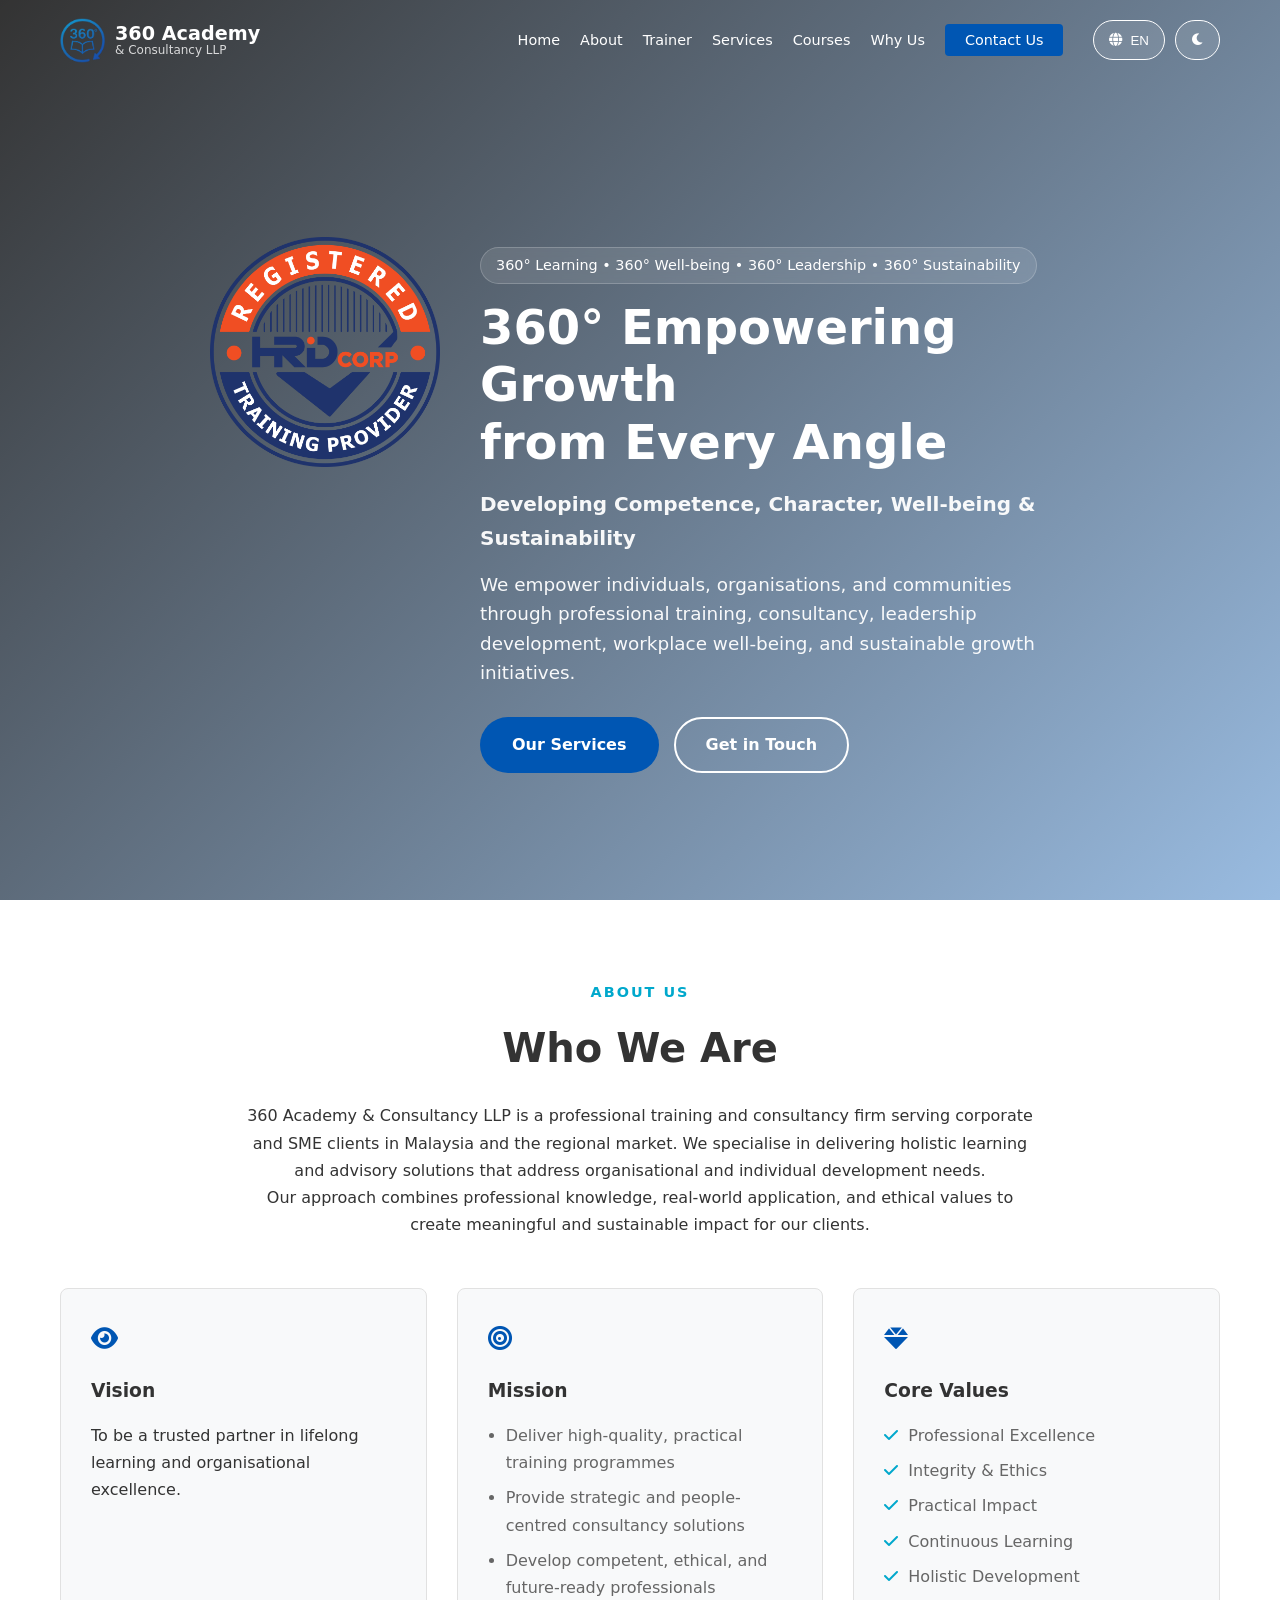
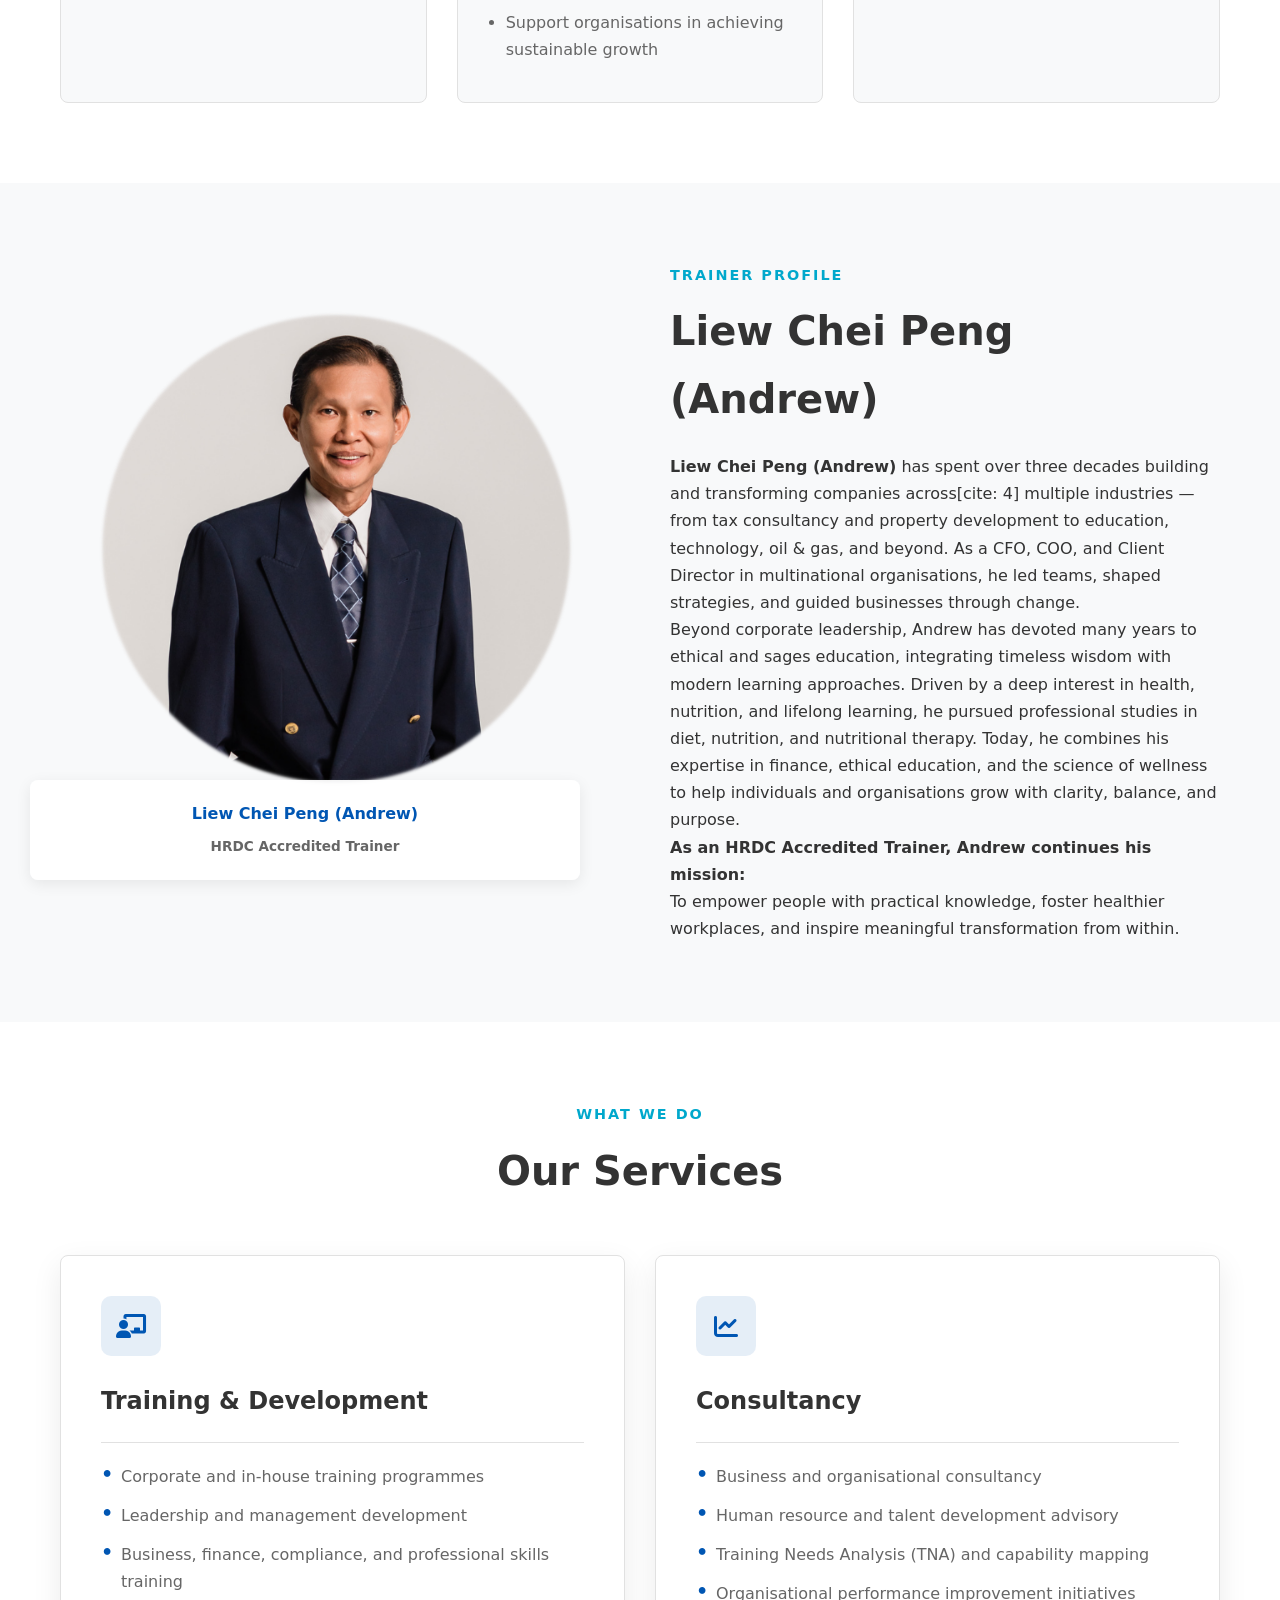
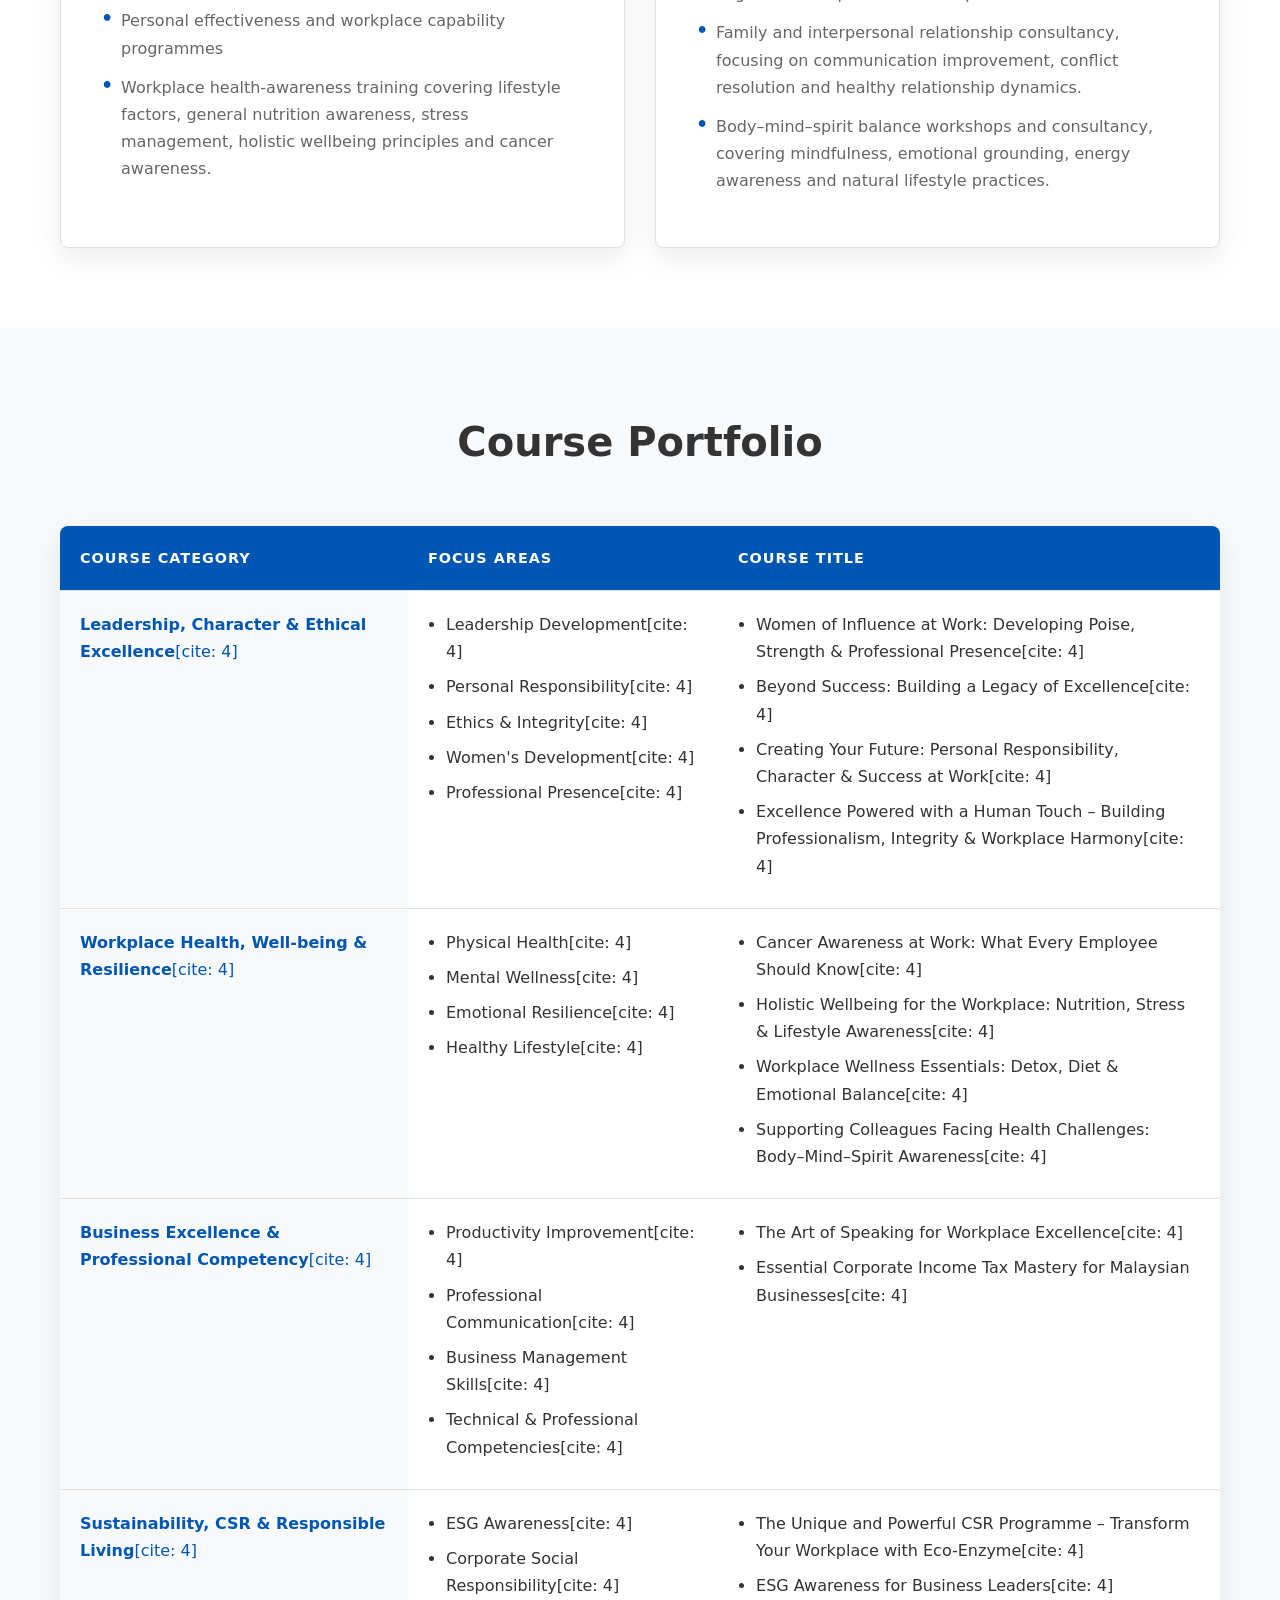
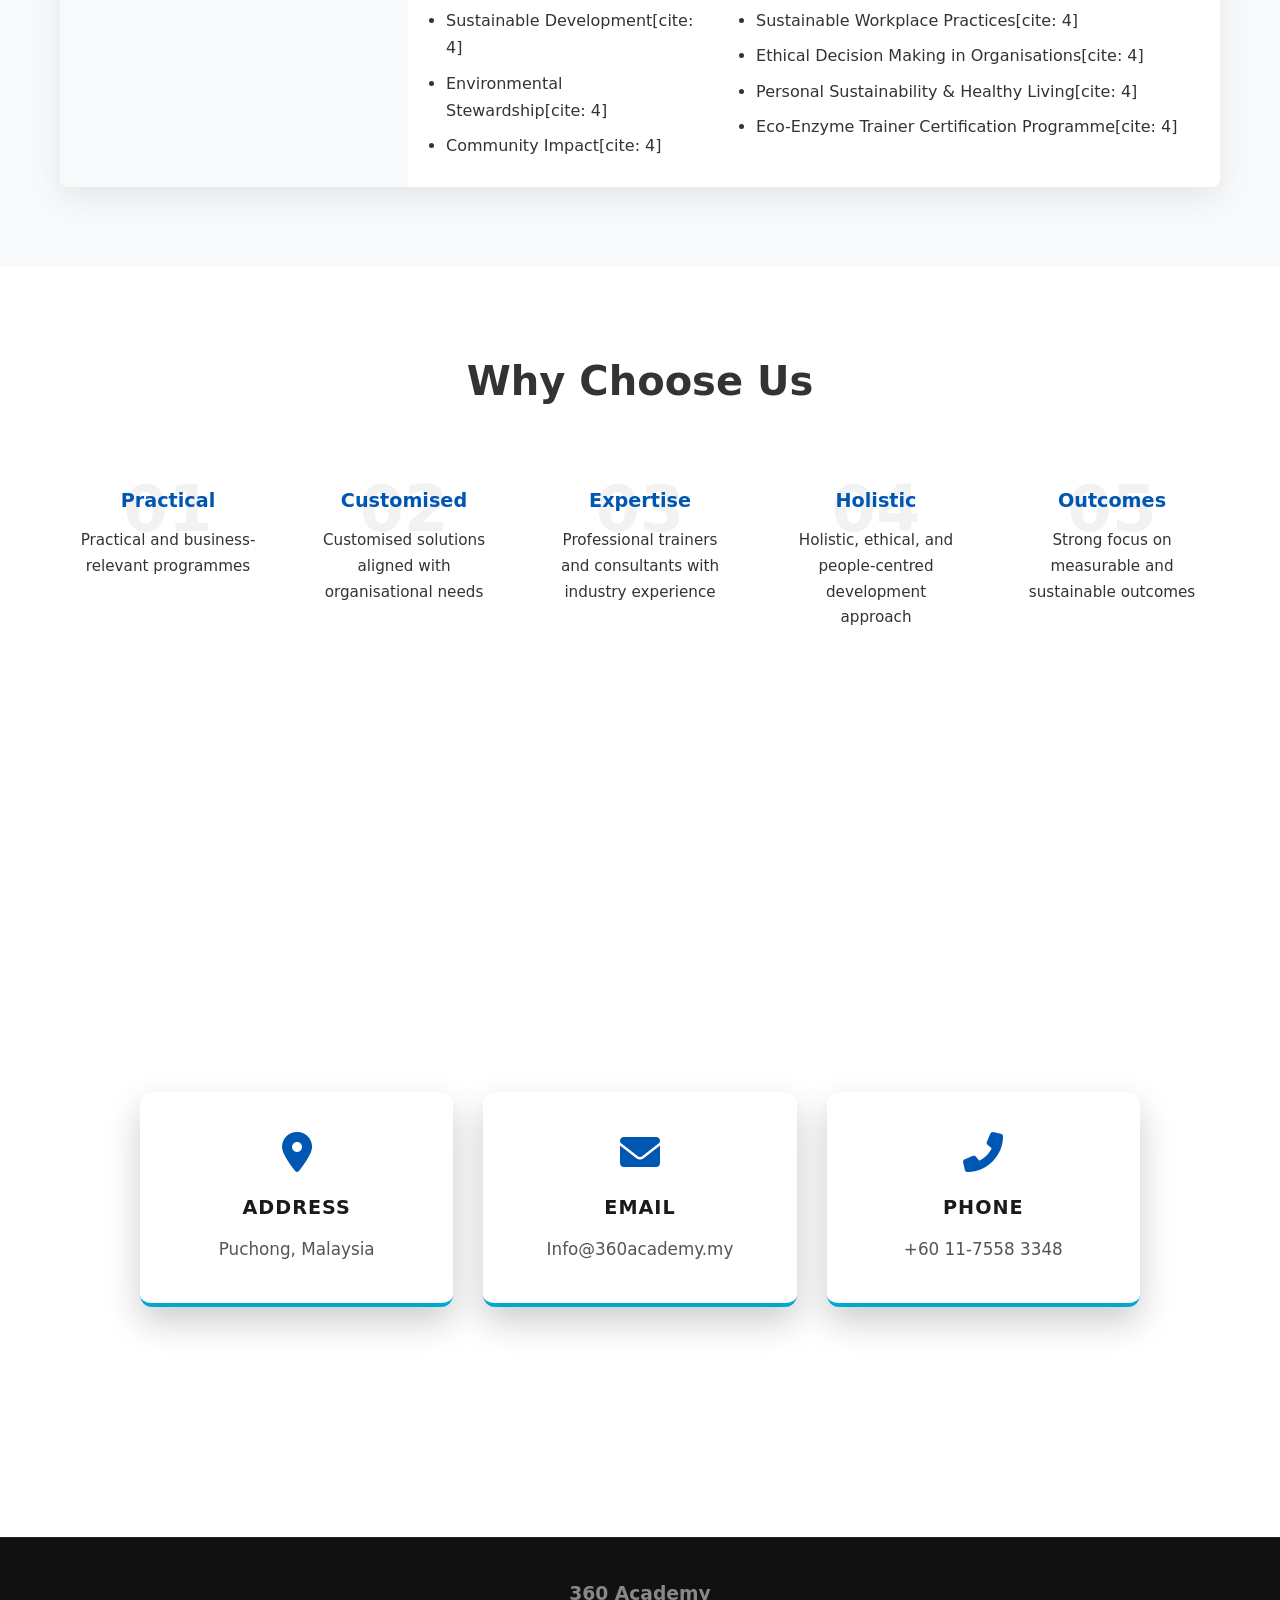
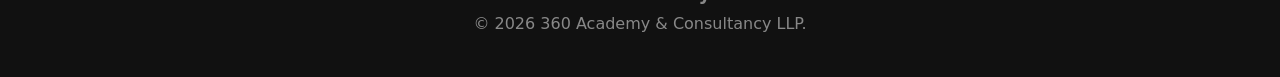
==== index.html @ 3d376efb "repositioning trainer profile page" ====
<!doctype html>
<html lang="en">
	<head>
		<meta charset="UTF-8" />
		<meta
			name="viewport"
			content="width=device-width, initial-scale=1.0"
		/>
		<title>360 Academy & Consultancy LLP</title>

		<meta
			name="description"
			content="360 Academy & Consultancy LLP empowers organisations in Malaysia with comprehensive corporate training, leadership development, and strategic consultancy."
		/>
		<meta
			name="keywords"
			content="Corporate Training Malaysia, HR Consultancy, Leadership Development, Soft Skills, Business Coaching, Andrew Liew"
		/>
		<meta
			name="author"
			content="360 Academy & Consultancy LLP"
		/>
		<meta
			name="robots"
			content="index, follow"
		/>

		<meta
			property="og:title"
			content="360 Academy & Consultancy LLP"
		/>
		<meta
			property="og:description"
			content="Empowering organisations and professionals through comprehensive training and strategic consultancy."
		/>
		<meta
			property="og:type"
			content="website"
		/>
		<meta
			property="og:image"
			content="logo.png"
		/>

		<link
			rel="icon"
			type="image/png"
			href="favicon.png"
		/>
		<link
			rel="stylesheet"
			href="style.css"
		/>
		<link
			rel="stylesheet"
			href="https://cdnjs.cloudflare.com/ajax/libs/font-awesome/6.0.0/css/all.min.css"
		/>
	</head>
	<body
		class="lang-en"
		data-theme="light"
	>
		<header id="navbar">
			<div class="container nav-container">
				<a
					href="#"
					class="logo"
				>
					<img
						src="logo.png"
						alt="360 Academy Logo"
						class="logo-img"
					/>
					<div class="logo-text">
						360 Academy
						<span class="logo-sub">& Consultancy LLP</span>
					</div>
				</a>

				<div class="nav-right">
					<ul class="nav-links">
						<li>
							<a
								href="#home"
								class="nav-link"
								data-en="Home"
								data-cn="主页"
								>Home</a
							>
						</li>
						<li>
							<a
								href="#about"
								class="nav-link"
								data-en="About"
								data-cn="关于我们"
								>About</a
							>
						</li>
						<li>
							<a
								href="#trainer"
								class="nav-link"
								data-en="Trainer"
								data-cn="培训师"
								>Trainer</a
							>
						</li>
						<li>
							<a
								href="#services"
								class="nav-link"
								data-en="Services"
								data-cn="服务"
								>Services</a
							>
						</li>
						<li>
							<a
								href="#courses"
								class="nav-link"
								data-en="Courses"
								data-cn="课程"
								>Courses</a
							>
						</li>
						<li>
							<a
								href="#why-us"
								class="nav-link"
								data-en="Why Us"
								data-cn="为什么选择我们"
								>Why Us</a
							>
						</li>
						<li>
							<a
								href="#contact"
								class="btn-nav"
								data-en="Contact Us"
								data-cn="联系我们"
								>Contact Us</a
							>
						</li>
					</ul>

					<div class="controls">
						<button
							class="control-btn"
							id="lang-btn"
							aria-label="Toggle Language"
						>
							<i class="fas fa-globe"></i> <span id="lang-text">EN</span>
						</button>
						<button
							class="control-btn"
							id="theme-btn"
							aria-label="Toggle Theme"
						>
							<i class="fas fa-moon"></i>
						</button>
						<button
							class="mobile-toggle"
							id="mobile-menu-btn"
						>
							<i class="fas fa-bars"></i>
						</button>
					</div>
				</div>
			</div>
		</header>

		<section
			id="home"
			class="hero"
			style="min-height: 100vh; padding: 120px 0 60px 0; display: flex; align-items: center; position: relative;"
		>
			<div class="hero-overlay"></div>
			<div class="container hero-content" style="width: 100%; position: relative; z-index: 2;">
				<div style="display: flex; align-items: flex-start; gap: 40px; flex-wrap: wrap; width: 100%;">
					
					<!-- HRDC Logo Container -->
					<div style="flex: 0 0 auto; max-width: 230px; width: 100%; margin-top: -10px; position: relative; z-index: 5;">
						<img
							src="hrdc-logo.png"
							alt="HRDC Approved Layout"
							style="width: 100%; height: auto; object-fit: contain;"
						/>
					</div>

					<!-- Text Side Content -->
					<div style="flex: 1; min-width: 280px;">
						<div class="en-content">
							<span class="hero-tag" style="display: inline-block; margin-bottom: 15px;">360° Learning • 360° Well-being • 360° Leadership • 360° Sustainability</span>
							<h1 style="margin-bottom: 15px; line-height: 1.2;">360° Empowering Growth <br />from Every Angle</h1>
							<p style="font-weight: 600; font-size: 1.25rem; margin-bottom: 15px; color: var(--text-light, #ffffff);">
								Developing Competence, Character, Well-being & Sustainability
							</p>
							<p style="margin-bottom: 30px; line-height: 1.6;">
								We empower individuals, organisations, and communities through professional training, consultancy, leadership development, workplace well-being, and sustainable growth initiatives.
							</p>
							<div class="hero-btns" style="display: flex; gap: 15px; flex-wrap: wrap;">
								<a
									href="#services"
									class="btn btn-primary"
									>Our Services</a
								>
								<a
									href="#contact"
									class="btn btn-outline"
									>Get in Touch</a
								>
							</div>
						</div>
						<div class="cn-content">
							<span class="hero-tag" style="display: inline-block; margin-bottom: 15px;">360°学习 • 360°健康 • 360°领导力 • 360°永续发展</span>
							<h1 style="margin-bottom: 15px; line-height: 1.2;">360° 从每一个角度赋能成长</h1>
							<p style="font-weight: 600; font-size: 1.25rem; margin-bottom: 15px; color: var(--text-light, #ffffff);">
								培育专业能力、品格修养、健康福祉与永续价值
							</p>
							<p style="margin-bottom: 30px; line-height: 1.6;">我们通过专业培训、咨询服务、领导力发展、职场健康与永续成长方案，协助个人、组织及社区实现全面发展。</p>
							<div class="hero-btns" style="display: flex; gap: 15px; flex-wrap: wrap;">
								<a
									href="#services"
									class="btn btn-primary"
									>我们的服务</a
								>
								<a
									href="#contact"
									class="btn btn-outline"
									>联系我们</a
								>
							</div>
						</div>
					</div>

				</div>
			</div>
		</section>

		<section
			id="about"
			class="section"
		>
			<div class="container">
				<div class="center-header">
					<h4 class="section-subtitle">
						<span class="en-content">About Us</span>
						<span class="cn-content">关于我们</span>
					</h4>
					<h2 class="section-title">
						<span class="en-content">Who We Are</span>
						<span class="cn-content">我们是谁</span>
					</h2>
					<div class="en-content">
						<p>
							360 Academy & Consultancy LLP is a professional training and consultancy firm serving corporate and SME clients in Malaysia and the regional market. We specialise in
							delivering holistic learning and advisory solutions that address organisational and individual development needs.
						</p>
						<p>Our approach combines professional knowledge, real-world application, and ethical values to create meaningful and sustainable impact for our clients.</p>
					</div>
					<div class="cn-content">
						<p>
							360学院与咨询合伙企业是一家专业的培训与咨询机构，服务对象涵盖马来西亚及区域市场的企业与中小型企业。我们专注于提供全方位的学习与咨询解决方案，满足组织与个人发展的多元需求。
						</p>
						<p>我们结合专业知识、实践应用与道德价值，为客户创造具持续性的成果。</p>
					</div>
				</div>

				<div class="vmv-grid">
					<div class="vmv-card">
						<div class="icon-box-small"><i class="fas fa-eye"></i></div>
						<h3 class="en-content">Vision</h3>
						<h3 class="cn-content">愿景</h3>
						<p class="en-content">To be a trusted partner in lifelong learning and organisational excellence.</p>
						<p class="cn-content">成为值得信赖的终身学习与组织卓越发展伙伴。</p>
					</div>

					<div class="vmv-card">
						<div class="icon-box-small"><i class="fas fa-bullseye"></i></div>
						<h3 class="en-content">Mission</h3>
						<h3 class="cn-content">使命</h3>
						<div class="en-content">
							<ul class="simple-list">
								<li>Deliver high-quality, practical training programmes</li>
								<li>Provide strategic and people-centred consultancy solutions</li>
								<li>Develop competent, ethical, and future-ready professionals</li>
								<li>Support organisations in achieving sustainable growth</li>
							</ul>
						</div>
						<div class="cn-content">
							<ul class="simple-list">
								<li>提供高质量、实用性强的培训课程</li>
								<li>提供以人为本的战略咨询解决方案</li>
								<li>培养具备专业能力、道德素养与前瞻思维的人才</li>
								<li>协助企业实现长期与可持续发展</li>
							</ul>
						</div>
					</div>

					<div class="vmv-card">
						<div class="icon-box-small"><i class="fas fa-gem"></i></div>
						<h3 class="en-content">Core Values</h3>
						<h3 class="cn-content">核心价值</h3>
						<div class="en-content">
							<ul class="check-list-small">
								<li>Professional Excellence</li>
								<li>Integrity & Ethics</li>
								<li>Practical Impact</li>
								<li>Continuous Learning</li>
								<li>Holistic Development</li>
							</ul>
						</div>
						<div class="cn-content">
							<ul class="check-list-small">
								<li>专业卓越</li>
								<li>诚信与道德</li>
								<li>实际成效</li>
								<li>持续学习</li>
								<li>全方位发展</li>
							</ul>
						</div>
					</div>
				</div>
			</div>
		</section>

		<section
			id="trainer"
			class="section bg-light"
		>
			<div class="container">
				<div class="split-layout trainer-layout">
					<div class="split-image" style="position: relative;">
						<img
							src="profile.png"
							alt="Andrew Liew"
						/>
						<!-- Forced relative/static flow via inline style to prevent the element from jumping to the hero section -->
						<div class="floating-name-card" style="position: relative; top: auto; left: auto; transform: none; margin-top: 15px; box-shadow: 0 4px 15px rgba(0,0,0,0.08); text-align: center; width: 100%; max-width: 100%;">
							<h4>Liew Chei Peng (Andrew)</h4>
							<span>HRDC Accredited Trainer</span>
						</div>
					</div>
					<div class="split-text">
						<h4 class="section-subtitle">
							<span class="en-content">Trainer Profile</span>
							<span class="cn-content">培训师简介</span>
						</h4>
						<h2 class="section-title">Liew Chei Peng (Andrew)</h2>

						<div class="en-content">
							<p>
								<strong>Liew Chei Peng (Andrew)</strong> has spent over three decades building and transforming companies across[cite: 4] multiple industries — from tax consultancy and property
								development to education, technology, oil & gas, and beyond. As a CFO, COO, and Client Director in multinational organisations, he led teams, shaped strategies, and
								guided businesses through change.
							</p>
							<p>
								Beyond corporate leadership, Andrew has devoted many years to ethical and sages education, integrating timeless wisdom with modern learning approaches. Driven by a deep
								interest in health, nutrition, and lifelong learning, he pursued professional studies in diet, nutrition, and nutritional therapy. Today, he combines his expertise in
								finance, ethical education, and the science of wellness to help individuals and organisations grow with clarity, balance, and purpose.
							</p>
							<p>
								<strong>As an HRDC Accredited Trainer, Andrew continues his mission:</strong><br />
								To empower people with practical knowledge, foster healthier workplaces, and inspire meaningful transformation from within.
							</p>
						</div>

						<div class="cn-content">
							<p>
								<strong>廖志平（Andrew）</strong>在企业界打拼超过三十年，涉足税务咨询、房地产开发、建筑、石油天然气、科技、教育、娱乐与餐饮等多个领域[cite: 4]。作为跨国公司的 CFO、COO
								和客户总监，他带领团队、制定战略，并推动企业不断成长与转型。
							</p>
							<p>
								除了企业管理经验外，Andrew 多年来专注于伦理教育与贤者教育（Sages
								Education），将古老智慧与现代学习方法结合起来。出于对健康与营养的热爱，他进修营养学与营养治疗课程，把企业管理经验、伦理教育理念与身心健康科学整合，帮助个人与企业在压力时代中找回平衡与方向。
							</p>
							<p>
								<strong>如今，作为 HRDC 认证培训师，他的使命是：</strong><br />
								让知识更实用、让职场更健康、让转变从内在开始。
							</p>
						</div>
					</div>
				</div>
			</div>
		</section>

		<section
			id="services"
			class="section"
		>
			<div class="container">
				<div class="center-header">
					<h4 class="section-subtitle">
						<span class="en-content">What We Do</span>
						<span class="cn-content">我们做什么</span>
					</h4>
					<h2 class="section-title">
						<span class="en-content">Our Services</span>
						<span class="cn-content">我们的服务</span>
					</h2>
				</div>

				<div class="services-grid two-col-grid">
					<div class="service-card">
						<div class="icon-box"><i class="fas fa-chalkboard-teacher"></i></div>
						<div class="en-content">
							<h3>Training & Development</h3>
							<ul>
								<li>Corporate and in-house training programmes</li>
								<li>Leadership and management development</li>
								<li>Business, finance, compliance, and professional skills training</li>
								<li>Personal effectiveness and workplace capability programmes</li>
								<li>
									Workplace health-awareness training covering lifestyle factors, general nutrition awareness, stress management, holistic wellbeing principles and cancer awareness.
								</li>
							</ul>
						</div>
						<div class="cn-content">
							<h3>培训与发展</h3>
							<ul>
								<li>企业内训与定制化培训课程</li>
								<li>领导力与管理能力发展</li>
								<li>商业、财务、合规与专业技能培训</li>
								<li>个人效能与职场能力提升课程</li>
								<li>职场健康意识培训涵盖生活方式因素、一般营养意识、压力管理、整体健康原则和癌症意识。</li>
							</ul>
						</div>
					</div>

					<div class="service-card">
						<div class="icon-box"><i class="fas fa-chart-line"></i></div>
						<div class="en-content">
							<h3>Consultancy</h3>
							<ul>
								<li>Business and organisational consultancy</li>
								<li>Human resource and talent development advisory</li>
								<li>Training Needs Analysis (TNA) and capability mapping</li>
								<li>Organisational performance improvement initiatives</li>
								<li>Family and interpersonal relationship consultancy, focusing on communication improvement, conflict resolution and healthy relationship dynamics.</li>
								<li>Body–mind–spirit balance workshops and consultancy, covering mindfulness, emotional grounding, energy awareness and natural lifestyle practices.</li>
							</ul>
						</div>
						<div class="cn-content">
							<h3>咨询服务</h3>
							<ul>
								<li>企业与组织管理咨询</li>
								<li>人力资源与 talent 发展顾问</li>
								<li>培训需求分析与能力评估</li>
								<li>组织绩效与能力提升项目</li>
								<li>我们提供家庭和人际关系咨询，重点关注沟通改善、冲突解决和健康关系动态</li>
								<li>身心灵平衡工作坊和咨询，涵盖正念、情绪扎根、能量觉察和自然生活方式实践</li>
							</ul>
						</div>
					</div>
				</div>
			</div>
		</section>

		<section
			id="courses"
			class="section bg-light"
		>
			<div class="container">
				<div class="center-header">
					<h2 class="section-title">
						<span class="en-content">Course Portfolio</span>
						<span class="cn-content">课程组合</span>
					</h2>
				</div>

				<div class="course-table-wrapper">
					<!-- English Portfolio Table -->
					<table class="course-table en-content">
						<thead>
							<tr>
								<th>Course Category</th>
								<th>Focus Areas</th>
								<th>Course Title</th>
							</tr>
						</thead>
						<tbody>
							<tr>
								<td class="category-cell"><strong>Leadership, Character & Ethical Excellence</strong>[cite: 4]</td>
								<td>
									<ul class="table-list">
										<li>Leadership Development[cite: 4]</li>
										<li>Personal Responsibility[cite: 4]</li>
										<li>Ethics & Integrity[cite: 4]</li>
										<li>Women's Development[cite: 4]</li>
										<li>Professional Presence[cite: 4]</li>
									</ul>
								</td>
								<td>
									<ul class="table-list">
										<li>Women of Influence at Work: Developing Poise, Strength & Professional Presence[cite: 4]</li>
										<li>Beyond Success: Building a Legacy of Excellence[cite: 4]</li>
										<li>Creating Your Future: Personal Responsibility, Character & Success at Work[cite: 4]</li>
										<li>Excellence Powered with a Human Touch – Building Professionalism, Integrity & Workplace Harmony[cite: 4]</li>
									</ul>
								</td>
							</tr>
							<tr>
								<td class="category-cell"><strong>Workplace Health, Well-being & Resilience</strong>[cite: 4]</td>
								<td>
									<ul class="table-list">
										<li>Physical Health[cite: 4]</li>
										<li>Mental Wellness[cite: 4]</li>
										<li>Emotional Resilience[cite: 4]</li>
										<li>Healthy Lifestyle[cite: 4]</li>
									</ul>
								</td>
								<td>
									<ul class="table-list">
										<li>Cancer Awareness at Work: What Every Employee Should Know[cite: 4]</li>
										<li>Holistic Wellbeing for the Workplace: Nutrition, Stress & Lifestyle Awareness[cite: 4]</li>
										<li>Workplace Wellness Essentials: Detox, Diet & Emotional Balance[cite: 4]</li>
										<li>Supporting Colleagues Facing Health Challenges: Body–Mind–Spirit Awareness[cite: 4]</li>
									</ul>
								</td>
							</tr>
							<tr>
								<td class="category-cell"><strong>Business Excellence & Professional Competency</strong>[cite: 4]</td>
								<td>
									<ul class="table-list">
										<li>Productivity Improvement[cite: 4]</li>
										<li>Professional Communication[cite: 4]</li>
										<li>Business Management Skills[cite: 4]</li>
										<li>Technical & Professional Competencies[cite: 4]</li>
									</ul>
								</td>
								<td>
									<ul class="table-list">
										<li>The Art of Speaking for Workplace Excellence[cite: 4]</li>
										<li>Essential Corporate Income Tax Mastery for Malaysian Businesses[cite: 4]</li>
									</ul>
								</td>
							</tr>
							<tr>
								<td class="category-cell"><strong>Sustainability, CSR & Responsible Living</strong>[cite: 4]</td>
								<td>
									<ul class="table-list">
										<li>ESG Awareness[cite: 4]</li>
										<li>Corporate Social Responsibility[cite: 4]</li>
										<li>Sustainable Development[cite: 4]</li>
										<li>Environmental Stewardship[cite: 4]</li>
										<li>Community Impact[cite: 4]</li>
									</ul>
								</td>
								<td>
									<ul class="table-list">
										<li>The Unique and Powerful CSR Programme – Transform Your Workplace with Eco-Enzyme[cite: 4]</li>
										<li>ESG Awareness for Business Leaders[cite: 4]</li>
										<li>Sustainable Workplace Practices[cite: 4]</li>
										<li>Ethical Decision Making in Organisations[cite: 4]</li>
										<li>Personal Sustainability & Healthy Living[cite: 4]</li>
										<li>Eco-Enzyme Trainer Certification Programme[cite: 4]</li>
									</ul>
								</td>
							</tr>
						</tbody>
					</table>

					<!-- Chinese Portfolio Table -->
					<table class="course-table cn-content">
						<thead>
							<tr>
								<th>课程类别</th>
								<th>核心发展领域</th>
								<th>课程名称</th>
							</tr>
						</thead>
						<tbody>
							<tr>
								<td class="category-cell"><strong>领导力、品格与道德卓越</strong>[cite: 4]</td>
								<td>
									<ul class="table-list">
										<li>领导力培养与影响力提升[cite: 4]</li>
										<li>责任意识与自我管理[cite: 4]</li>
										<li>职业道德与诚信文化[cite: 4]</li>
										<li>女性领导力与个人成长[cite: 4]</li>
										<li>专业形象与职场影响力塑造[cite: 4]</li>
									</ul>
								</td>
								<td>
									<ul class="table-list">
										<li>职场影响力女性：培养优雅风范、内在力量与专业形象[cite: 4]</li>
										<li>超越成功：打造卓越传承之路[cite: 4]</li>
										<li>创造您的未来：个人责任、品格塑造与职场成功[cite: 4]</li>
										<li>以人为本的卓越经营——建立专业精神、诚信文化与和谐职场[cite: 4]</li>
									</ul>
								</td>
							</tr>
							<tr>
								<td class="category-cell"><strong>职场健康、福祉与心理韧性</strong>[cite: 4]</td>
								<td>
									<ul class="table-list">
										<li>身体健康与疾病预防[cite: 4]</li>
										<li>心理健康与情绪管理[cite: 4]</li>
										<li>心理韧性与抗压能力[cite: 4]</li>
										<li>健康生活方式与自我照护[cite: 4]</li>
									</ul>
								</td>
								<td>
									<ul class="table-list">
										<li>职场癌症认知教育：每位员工都应了解的重要知识[cite: 4]</li>
										<li>职场全人健康：营养、压力管理与健康生活方式认知[cite: 4]</li>
										<li>职场健康管理基础：排毒、饮食与情绪平衡[cite: 4]</li>
										<li>支持面对健康挑战的同事：身、心、灵关怀与认知[cite: 4]</li>
									</ul>
								</td>
							</tr>
							<tr>
								<td class="category-cell"><strong>企业卓越管理与专业能力发展</strong>[cite: 4]</td>
								<td>
									<ul class="table-list">
										<li>生产力提升与绩效优化[cite: 4]</li>
										<li>专业沟通与表达技巧[cite: 4]</li>
										<li>商业管理与经营能力[cite: 4]</li>
										<li>专业知识与实务技能发展[cite: 4]</li>
									</ul>
								</td>
								<td>
									<ul class="table-list">
										<li>卓越职场沟通：专业表达与演说艺术[cite: 4]</li>
										<li>马来西亚企业必备：企业所得税实务精要[cite: 4]</li>
									</ul>
								</td>
							</tr>
							<tr>
								<td class="category-cell"><strong>永续发展、企业社会责任与责任实践</strong>[cite: 4]</td>
								<td>
									<ul class="table-list">
										<li>ESG（环境、社会与治理）认知[cite: 4]</li>
										<li>企业社会责任实践[cite: 4]</li>
										<li>永续发展与绿色经营[cite: 4]</li>
										<li>环境保护与资源管理[cite: 4]</li>
										<li>社区关怀与社会贡献[cite: 4]</li>
									</ul>
								</td>
								<td>
									<ul class="table-list">
										<li>独特而强大的企业社会责任（CSR）计划——以环保酵素转化您的职场文化[cite: 4]</li>
										<li>企业领导者ESG认知[cite: 4]</li>
										<li>企业永续实践与绿色职场[cite: 4]</li>
										<li>企业道德决策与责任管理[cite: 4]</li>
										<li>个人永续生活与健康管理[cite: 4]</li>
										<li>环保酵素培训师认证课程[cite: 4]</li>
									</ul>
								</td>
							</tr>
						</tbody>
					</table>
				</div>
			</div>
		</section>

		<section
			id="why-us"
			class="section"
		>
			<div class="container">
				<div class="center-header">
					<h2 class="section-title">
						<span class="en-content">Why Choose Us</span>
						<span class="cn-content">为什么选择我们</span>
					</h2>
				</div>

				<div class="process-steps">
					<div class="step">
						<div class="step-number">01</div>
						<div class="en-content">
							<h3>Practical</h3>
							<p>Practical and business-relevant programmes</p>
						</div>
						<div class="cn-content">
							<h3>实用性 (Practical)</h3>
							<p>实用且贴近企业需求的课程设计</p>
						</div>
					</div>
					<div class="step">
						<div class="step-number">02</div>
						<div class="en-content">
							<h3>Customised</h3>
							<p>Customised solutions aligned with organisational needs</p>
						</div>
						<div class="cn-content">
							<h3>定制化 (Customised)</h3>
							<p>根据客户需求量量身定制解决方案</p>
						</div>
					</div>
					<div class="step">
						<div class="step-number">03</div>
						<div class="en-content">
							<h3>Expertise</h3>
							<p>Professional trainers and consultants with industry experience</p>
						</div>
						<div class="cn-content">
							<h3>专业性 (Expertise)</h3>
							<p>具备行业经验的专业培训师与顾问</p>
						</div>
					</div>
					<div class="step">
						<div class="step-number">04</div>
						<div class="en-content">
							<h3>Holistic</h3>
							<p>Holistic, ethical, and people-centred development approach</p>
						</div>
						<div class="cn-content">
							<h3>全方位 (Holistic)</h3>
							<p>全方位、重视道德与以人为本的发展理念</p>
						</div>
					</div>
					<div class="step">
						<div class="step-number">05</div>
						<div class="en-content">
							<h3>Outcomes</h3>
							<p>Strong focus on measurable and sustainable outcomes</p>
						</div>
						<div class="cn-content">
							<h3>成果 (Outcomes)</h3>
							<p>注重可衡量与可持续的成果</p>
						</div>
					</div>
				</div>
			</div>
		</section>

		<section
			id="contact"
			class="section contact-section"
		>
			<div class="container">
				<div class="contact-box">
					<div class="en-content">
						<h2>Get In Touch</h2>
						<p class="subtitle">Partner with 360 Academy & Consultancy LLP to strengthen capability, enhance performance, and drive sustainable growth.</p>
						<p class="subtitle">Contact us today to explore customised training and consultancy solutions tailored to your organisation’s needs.</p>
					</div>
					<div class="cn-content">
						<h2>联系我们</h2>
						<p class="subtitle">欢迎与 360 学院与咨询合伙企业携手合作，提升能力、强化绩效，实现可持续发展。</p>
						<p class="subtitle">欢迎联系我们，了解为您量身定制的培训与咨询解决方案。</p>
					</div>

					<div class="contact-cards">
						<div class="c-card">
							<i class="fas fa-map-marker-alt"></i>
							<h4 class="en-content">Address</h4>
							<h4 class="cn-content">地址</h4>
							<p>Puchong, Malaysia</p>
						</div>

						<div class="c-card">
							<i class="fas fa-envelope"></i>
							<h4 class="en-content">Email</h4>
							<h4 class="cn-content">电邮</h4>
							<p><a href="mailto:Info@360academy.my">Info@360academy.my</a></p>
						</div>

						<div class="c-card">
							<i class="fas fa-phone-alt"></i>
							<h4 class="en-content">Phone</h4>
							<h4 class="cn-content">电话</h4>
							<p><a href="tel:+601175583348">+60 11-7558 3348</a></p>
						</div>
					</div>

					<div class="social-links">
						<!-- <a href="#"><i class="fab fa-linkedin"></i></a> -->
						<a
							href="https://www.facebook.com/share/1G9p3toRja"
							target="_blank"
							class="facebook"
							><i class="fab fa-facebook"></i
						></a>
						<a
							href="https://wa.me/601175583348"
							target="_blank"
							class="whatsapp"
							><i class="fab fa-whatsapp"></i
						></a>
					</div>
				</div>
			</div>
		</section>

		<footer>
			<div class="container footer-content">
				<div class="footer-left">
					<h3>360 Academy</h3>
					<p>&copy; 2026 360 Academy & Consultancy LLP.</p>
				</div>
			</div>
		</footer>

		<script src="script.js"></script>
	</body>
</html>
---- style.css ----
/* --- VARIABLES & RESET --- */
:root {
	--primary: #0056b3;
	--secondary: #00a8cc;
	--dark: #1a1a1a;
	--light: #ffffff;
	--bg-body: #ffffff;
	--bg-section: #f8f9fa;
	--text-main: #333333;
	--text-muted: #666666;
	--border: #e1e1e1;
	--shadow: 0 10px 30px rgba(0, 0, 0, 0.08);
	--radius: 8px;
	--nav-height: 80px;

	/* Header Vars */
	--header-text-scroll: #333333;
	--header-bg-scroll: rgba(255, 255, 255, 0.95);
}

[data-theme="dark"] {
	--primary: #4da3ff;
	--secondary: #00d2ff;
	--bg-body: #121212;
	--bg-section: #1e1e1e;
	--text-main: #e0e0e0;
	--text-muted: #aaaaaa;
	--border: #333333;
	--shadow: 0 10px 30px rgba(0, 0, 0, 0.5);

	--header-text-scroll: #e0e0e0;
	--header-bg-scroll: rgba(18, 18, 18, 0.95);
}

* {
	margin: 0;
	padding: 0;
	box-sizing: border-box;
}
html {
	scroll-behavior: smooth;
}
body {
	font-family: "Segoe UI", system-ui, sans-serif;
	background: var(--bg-body);
	color: var(--text-main);
	line-height: 1.7;
	transition:
		background 0.3s,
		color 0.3s;
}
a {
	text-decoration: none;
	color: inherit;
	transition: 0.3s;
}
ul {
	list-style: none;
}
img {
	max-width: 100%;
	display: block;
}

/* --- UTILITIES --- */
.container {
	max-width: 1200px;
	margin: 0 auto;
	padding: 0 20px;
}
.section {
	padding: 80px 0;
}
.bg-light {
	background: var(--bg-section);
}
.btn {
	display: inline-block;
	padding: 12px 30px;
	border-radius: 50px;
	font-weight: 600;
	cursor: pointer;
	border: 2px solid transparent;
	transition: 0.3s;
}
.btn-primary {
	background: var(--primary);
	color: #fff;
}
.btn-primary:hover {
	transform: translateY(-2px);
	box-shadow: 0 5px 15px rgba(0, 86, 179, 0.3);
}
.btn-outline {
	border-color: #fff;
	color: #fff;
	background: transparent;
}
.btn-outline:hover {
	background: #fff;
	color: var(--primary);
	border-color: #fff;
}

.section-subtitle {
	color: var(--secondary);
	text-transform: uppercase;
	font-size: 0.9rem;
	letter-spacing: 2px;
	font-weight: 700;
	margin-bottom: 10px;
}
.section-title {
	font-size: 2.5rem;
	margin-bottom: 20px;
	color: var(--text-main);
}
.center-header {
	text-align: center;
	max-width: 800px;
	margin: 0 auto 50px;
}

/* --- LANGUAGE DISPLAY --- */
body.lang-en .cn-content {
	display: none !important;
}
body.lang-cn .en-content {
	display: none !important;
}

/* --- HEADER FIX --- */
header {
	position: fixed;
	top: 0;
	width: 100%;
	height: var(--nav-height);
	z-index: 1000;
	transition: 0.3s;
	background: transparent;
	color: #ffffff !important;
}

/* Scrolled State */
header.scrolled {
	background: var(--header-bg-scroll);
	backdrop-filter: blur(10px);
	box-shadow: var(--shadow);
	color: var(--header-text-scroll) !important;
}

.nav-container {
	display: flex;
	justify-content: space-between;
	align-items: center;
	height: 100%;
}
.logo {
	display: flex;
	align-items: center;
	gap: 10px;
	color: inherit;
}

/* --- UPDATED LOGO CSS (White color filters removed) --- */
.logo-img {
	height: 45px;
	width: 45px;
	transition: 0.3s;
}
/* ------------------------ */

.logo-text {
	font-weight: 800;
	font-size: 1.2rem;
	line-height: 1.1;
}
.logo-sub {
	display: block;
	font-size: 0.75rem;
	font-weight: 400;
	opacity: 0.8;
}

.nav-right {
	display: flex;
	align-items: center;
	gap: 30px;
}
.nav-links {
	display: flex;
	gap: 20px;
}
.nav-link {
	font-weight: 500;
	font-size: 0.9rem;
	position: relative;
	color: inherit;
}
.nav-link:hover {
	opacity: 0.7;
}
.btn-nav {
	padding: 8px 20px;
	background: var(--primary);
	color: #fff;
	border-radius: 4px;
	font-size: 0.9rem;
	border: none;
}

.controls {
	display: flex;
	gap: 10px;
	align-items: center;
}
.control-btn {
	background: rgba(255, 255, 255, 0.1);
	border: 1px solid currentColor;
	color: inherit;
	padding: 8px 15px;
	min-width: 44px;
	height: 40px;
	border-radius: 20px;
	cursor: pointer;
	display: flex;
	align-items: center;
	justify-content: center;
	gap: 8px;
	transition: 0.3s;
}
.control-btn:hover {
	background: rgba(128, 128, 128, 0.2);
}
.mobile-toggle {
	display: none;
	background: none;
	border: none;
	font-size: 1.5rem;
	color: inherit;
	cursor: pointer;
}

/* --- HERO --- */
.hero {
	min-height: 90vh;
	position: relative;
	display: flex;
	align-items: center;
	background: url("https://images.unsplash.com/photo-1497366216548-37526070297c?auto=format&fit=crop&w=1920&q=80") center/cover;
}
.hero-overlay {
	position: absolute;
	inset: 0;
	background: linear-gradient(135deg, rgba(0, 0, 0, 0.8) 0%, rgba(0, 86, 179, 0.4) 100%);
}
.hero-content {
	position: relative;
	z-index: 2;
	color: #fff;
	max-width: 900px;
	padding-top: 60px;
}
.hero-tag {
	display: inline-block;
	background: rgba(255, 255, 255, 0.1);
	padding: 5px 15px;
	border-radius: 20px;
	font-size: 0.9rem;
	margin-bottom: 20px;
	backdrop-filter: blur(5px);
	border: 1px solid rgba(255, 255, 255, 0.2);
}
.hero h1 {
	font-size: 3rem;
	line-height: 1.2;
	margin-bottom: 20px;
	font-weight: 800;
}
.hero p {
	font-size: 1.15rem;
	margin-bottom: 40px;
	opacity: 0.95;
	max-width: 700px;
	font-weight: 300;
}
.hero-btns {
	display: flex;
	gap: 20px;
	flex-wrap: wrap;
}

/* --- ABOUT & VMV GRID --- */
.vmv-grid {
	display: grid;
	grid-template-columns: repeat(auto-fit, minmax(280px, 1fr));
	gap: 30px;
	margin-top: 50px;
}
.vmv-card {
	background: var(--bg-section);
	padding: 30px;
	border-radius: var(--radius);
	border: 1px solid var(--border);
	transition: 0.3s;
}
.vmv-card:hover {
	box-shadow: var(--shadow);
	transform: translateY(-5px);
}
.icon-box-small {
	font-size: 1.5rem;
	color: var(--primary);
	margin-bottom: 15px;
}
.vmv-card h3 {
	margin-bottom: 15px;
	color: var(--text-main);
}
.simple-list li {
	margin-bottom: 8px;
	list-style-type: disc;
	margin-left: 18px;
	color: var(--text-muted);
}
.check-list-small li {
	margin-bottom: 8px;
	display: flex;
	align-items: center;
	gap: 10px;
	color: var(--text-muted);
}
.check-list-small li::before {
	content: "\f00c";
	font-family: "Font Awesome 6 Free";
	font-weight: 900;
	color: var(--secondary);
}

/* --- TRAINER SECTION --- */
.split-layout {
	display: grid;
	grid-template-columns: 1fr 1fr;
	gap: 60px;
	align-items: center;
}
.trainer-layout .split-image img {
	height: 100%;
	width: 100%;
	object-fit: contain;
	max-height: 500px;
	border-radius: var(--radius);
}
.floating-name-card {
	position: absolute;
	bottom: 30px;
	left: 30px;
	right: 30px;
	background: rgba(255, 255, 255, 0.95);
	padding: 20px;
	border-radius: var(--radius);
	box-shadow: 0 5px 20px rgba(0, 0, 0, 0.2);
	text-align: center;
}
[data-theme="dark"] .floating-name-card {
	background: rgba(30, 30, 30, 0.95);
}
.floating-name-card h4 {
	color: var(--primary);
	margin-bottom: 5px;
}
.floating-name-card span {
	font-size: 0.85rem;
	font-weight: 600;
	color: var(--text-muted);
}

/* --- SERVICES --- */
.two-col-grid {
	display: grid;
	grid-template-columns: repeat(auto-fit, minmax(400px, 1fr));
	gap: 30px;
}
.service-card {
	background: var(--bg-body);
	padding: 40px;
	border-radius: var(--radius);
	box-shadow: var(--shadow);
	transition: 0.3s;
	border: 1px solid var(--border);
}
.service-card:hover {
	transform: translateY(-5px);
	border-color: var(--primary);
}
.icon-box {
	width: 60px;
	height: 60px;
	background: rgba(0, 86, 179, 0.1);
	border-radius: 10px;
	display: flex;
	align-items: center;
	justify-content: center;
	color: var(--primary);
	font-size: 1.5rem;
	margin-bottom: 25px;
	transition: 0.3s;
}
.service-card:hover .icon-box {
	background: var(--primary);
	color: #fff;
}
.service-card h3 {
	margin-bottom: 20px;
	font-size: 1.5rem;
	color: var(--text-main);
}
.service-card ul {
	margin-top: 20px;
	border-top: 1px solid var(--border);
	padding-top: 20px;
}
.service-card li {
	font-size: 1rem;
	color: var(--text-muted);
	margin-bottom: 12px;
	position: relative;
	padding-left: 20px;
}
.service-card li::before {
	content: "•";
	color: var(--primary);
	position: absolute;
	left: 0;
	font-weight: bold;
	font-size: 1.2rem;
	line-height: 1.5rem;
}

/* --- COURSE PORTFOLIO (TABLE) --- */
.course-table-wrapper {
	overflow-x: auto;
	background: var(--bg-body);
	border-radius: var(--radius);
	box-shadow: var(--shadow);
}
.course-table {
	width: 100%;
	border-collapse: collapse;
	min-width: 600px;
}
.course-table th,
.course-table td {
	padding: 20px;
	text-align: left;
	border-bottom: 1px solid var(--border);
	vertical-align: top;
}
.course-table th {
	background: var(--primary);
	color: #fff;
	font-weight: 600;
	text-transform: uppercase;
	font-size: 0.9rem;
	letter-spacing: 1px;
}
.category-cell {
	width: 30%;
	background: var(--bg-section);
	color: var(--primary);
}
.table-list li {
	margin-bottom: 8px;
	list-style-type: disc;
	margin-left: 18px;
	color: var(--text-main);
}
.course-table tr:last-child td {
	border-bottom: none;
}

/* --- WHY CHOOSE US --- */
.process-steps {
	display: grid;
	grid-template-columns: repeat(auto-fit, minmax(200px, 1fr));
	gap: 20px;
}
.step {
	position: relative;
	padding: 20px;
	text-align: center;
}
.step-number {
	font-size: 4rem;
	font-weight: 900;
	color: rgba(0, 0, 0, 0.05);
	position: absolute;
	top: -10px;
	left: 50%;
	transform: translateX(-50%);
	z-index: 0;
}
[data-theme="dark"] .step-number {
	color: rgba(255, 255, 255, 0.05);
}
.step h3 {
	margin-bottom: 10px;
	font-size: 1.2rem;
	color: var(--primary);
	position: relative;
	z-index: 1;
}
.step p {
	position: relative;
	z-index: 1;
	font-size: 0.95rem;
}

.contact-section {
	background: linear-gradient(rgba(15, 23, 42, 0.9), rgba(15, 23, 42, 0.95));
	background-size: cover;
	background-attachment: fixed;
	color: #fff;
	text-align: center;
	padding-bottom: 100px;
}

.contact-box {
	max-width: 1000px;
	margin: 0 auto;
}

.contact-box h2 {
	font-size: 2.8rem;
	margin-bottom: 15px;
	font-weight: 800;
}

.contact-box .subtitle {
	font-size: 1.1rem;
	opacity: 0.9;
	max-width: 700px;
	margin: 0 auto 10px auto;
	font-weight: 300;
}

.contact-cards {
	display: flex;
	justify-content: center;
	gap: 30px;
	margin-top: 60px;
	flex-wrap: wrap;
}

.c-card {
	background: #ffffff;
	border-radius: 12px;
	box-shadow: 0 15px 35px rgba(0, 0, 0, 0.2);
	padding: 40px 30px;

	flex: 1;
	min-width: 280px;
	max-width: 350px;

	transform: translateY(0);
	transition: all 0.3s ease;
	border-bottom: 4px solid var(--secondary);

	display: flex;
	flex-direction: column;
	align-items: center;
	justify-content: center;
}

/* Hover Effect: Lift Up */
.c-card:hover {
	transform: translateY(-10px);
	box-shadow: 0 20px 40px rgba(0, 0, 0, 0.3);
}

/* --- CARD CONTENT --- */
.c-card i {
	font-size: 2.5rem;
	color: var(--primary);
	margin-bottom: 20px;
	display: inline-block;
}

.c-card h4 {
	font-size: 1.2rem;
	font-weight: 800;
	color: var(--dark);
	margin-bottom: 10px;
	text-transform: uppercase;
	letter-spacing: 1px;
}

.c-card p,
.c-card a {
	color: #555;
	font-size: 1.05rem;
	font-weight: 500;
	text-decoration: none;
}

.c-card a:hover {
	color: var(--primary);
}

/* --- SOCIAL LINKS --- */
.social-links {
	margin-top: 60px;
	display: flex;
	justify-content: center;
	gap: 30px;
}

.social-links a {
	width: 70px;
	height: 70px;
	border-radius: 50%;
	background: rgba(255, 255, 255, 0.1);
	border: 2px solid rgba(255, 255, 255, 0.3);
	display: flex;
	align-items: center;
	justify-content: center;
	color: #fff;
	font-size: 2.2rem;
	transition: all 0.4s cubic-bezier(0.175, 0.885, 0.32, 1.275);
}

/* Specific Brand Colors on Hover */
.social-links a.facebook:hover {
	background: #1877f2;
	border-color: #1877f2;
	transform: scale(1.2);
	box-shadow: 0 0 25px rgba(24, 119, 242, 0.6);
}

.social-links a.whatsapp:hover {
	background: #25d366;
	border-color: #25d366;
	transform: scale(1.2);
	box-shadow: 0 0 25px rgba(37, 211, 102, 0.6);
}

/* Dark Mode Overrides for the White Cards */
[data-theme="dark"] .c-card {
	background: #2a2a2a;
	border-bottom: 4px solid var(--secondary);
}
[data-theme="dark"] .c-card h4 {
	color: #fff;
}
[data-theme="dark"] .c-card p,
[data-theme="dark"] .c-card a {
	color: #ccc;
}

/* --- FOOTER --- */
footer {
	background: #111;
	color: #888;
	padding: 40px 0;
	border-top: 1px solid #222;
}
.footer-content {
	text-align: center;
}

/* --- MOBILE RESPONSIVE --- */
@media (max-width: 992px) {
	.split-layout {
		grid-template-columns: 1fr;
		gap: 40px;
	}
	.trainer-layout .split-image {
		order: -1;
	}
	.floating-name-card {
		position: relative;
		bottom: 0;
		left: 0;
		right: 0;
		margin-top: -30px;
		width: 90%;
		margin-left: auto;
		margin-right: auto;
	}
	.hero h1 {
		font-size: 2.2rem;
	}
}

@media (max-width: 768px) {
	.nav-links {
		position: absolute;
		top: var(--nav-height);
		left: 0;
		width: 100%;
		background: var(--bg-body);
		color: var(--text-main);
		flex-direction: column;
		padding: 20px;
		box-shadow: var(--shadow);
		transform: translateY(-150%);
		transition: 0.3s;
		z-index: -1;
	}
	.nav-links.active {
		transform: translateY(0);
	}
	.mobile-toggle {
		display: block;
	}
	.nav-right {
		gap: 15px;
	}
	.c-card {
		flex: 0 0 100%;
		height: auto;
		padding: 30px;
	}
	.two-col-grid {
		grid-template-columns: 1fr;
	}
	.course-table th,
	.course-table td {
		padding: 15px;
		font-size: 0.9rem;
	}
}
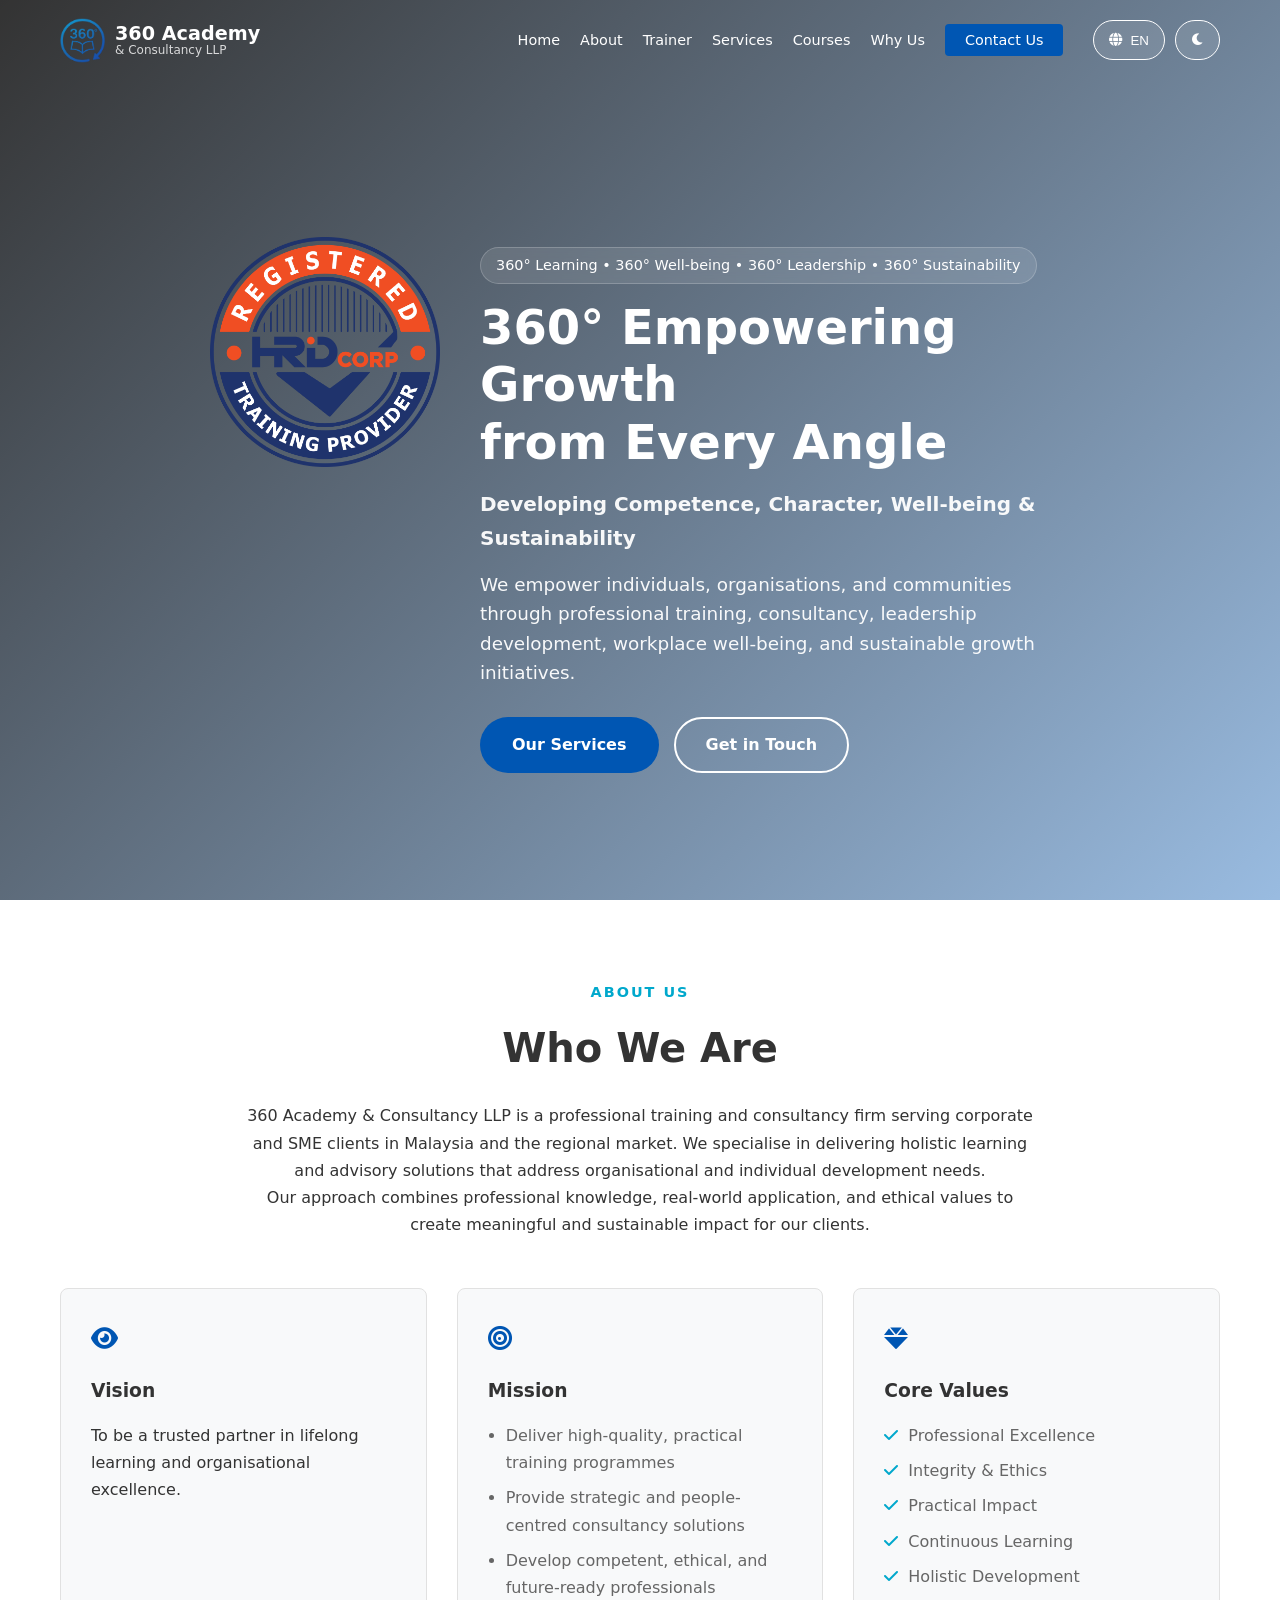
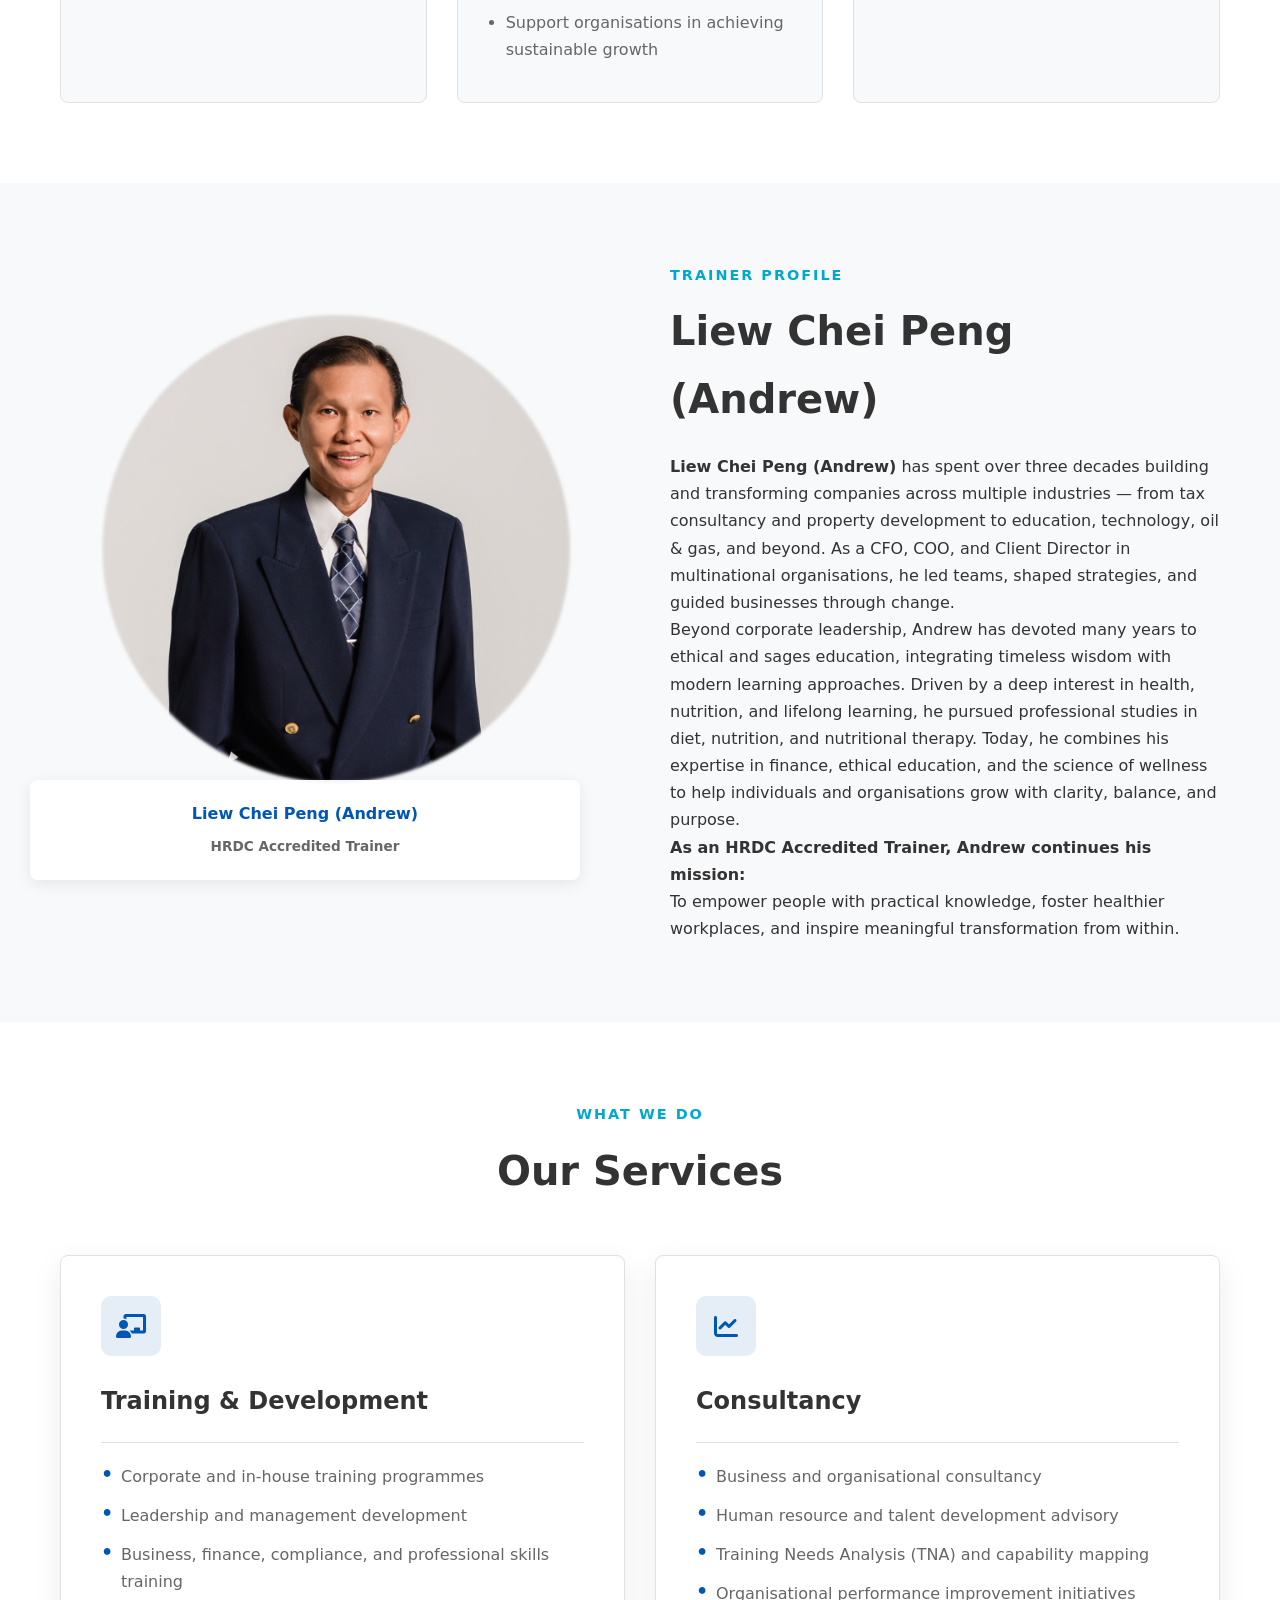
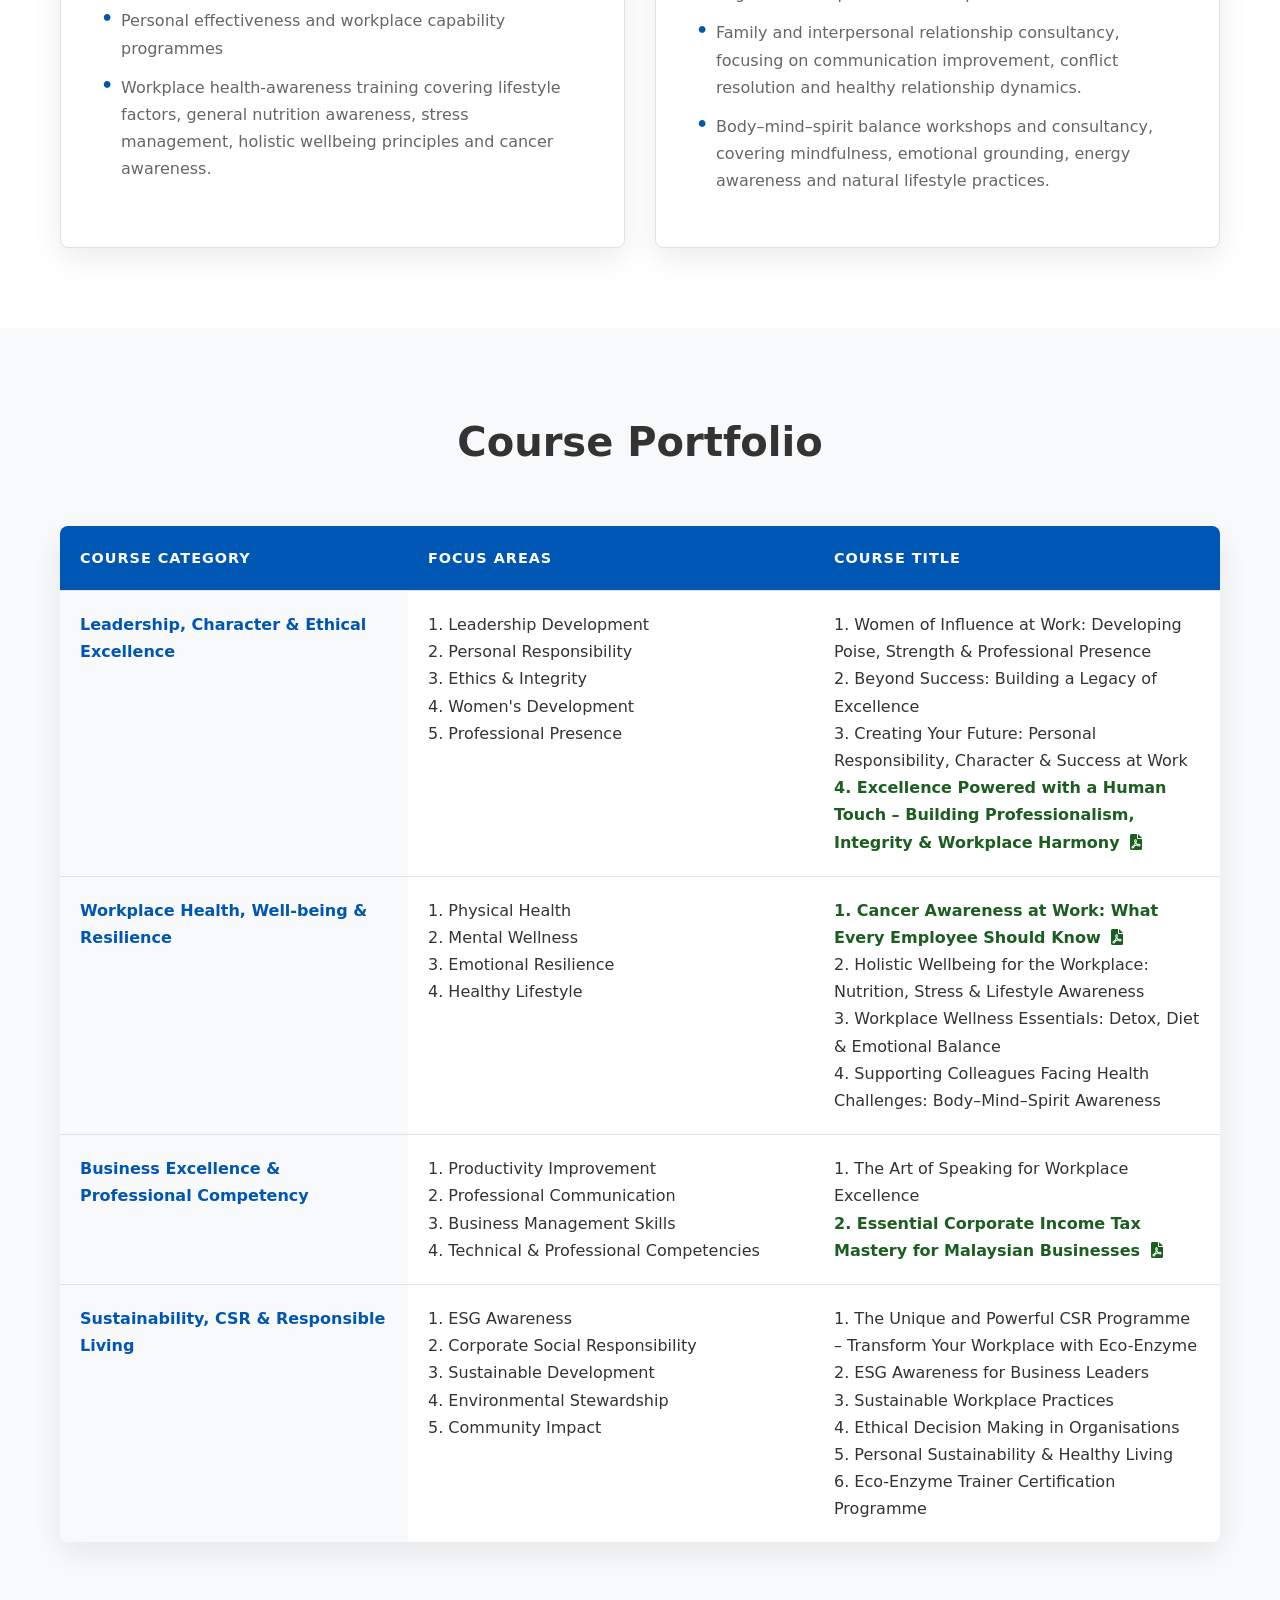
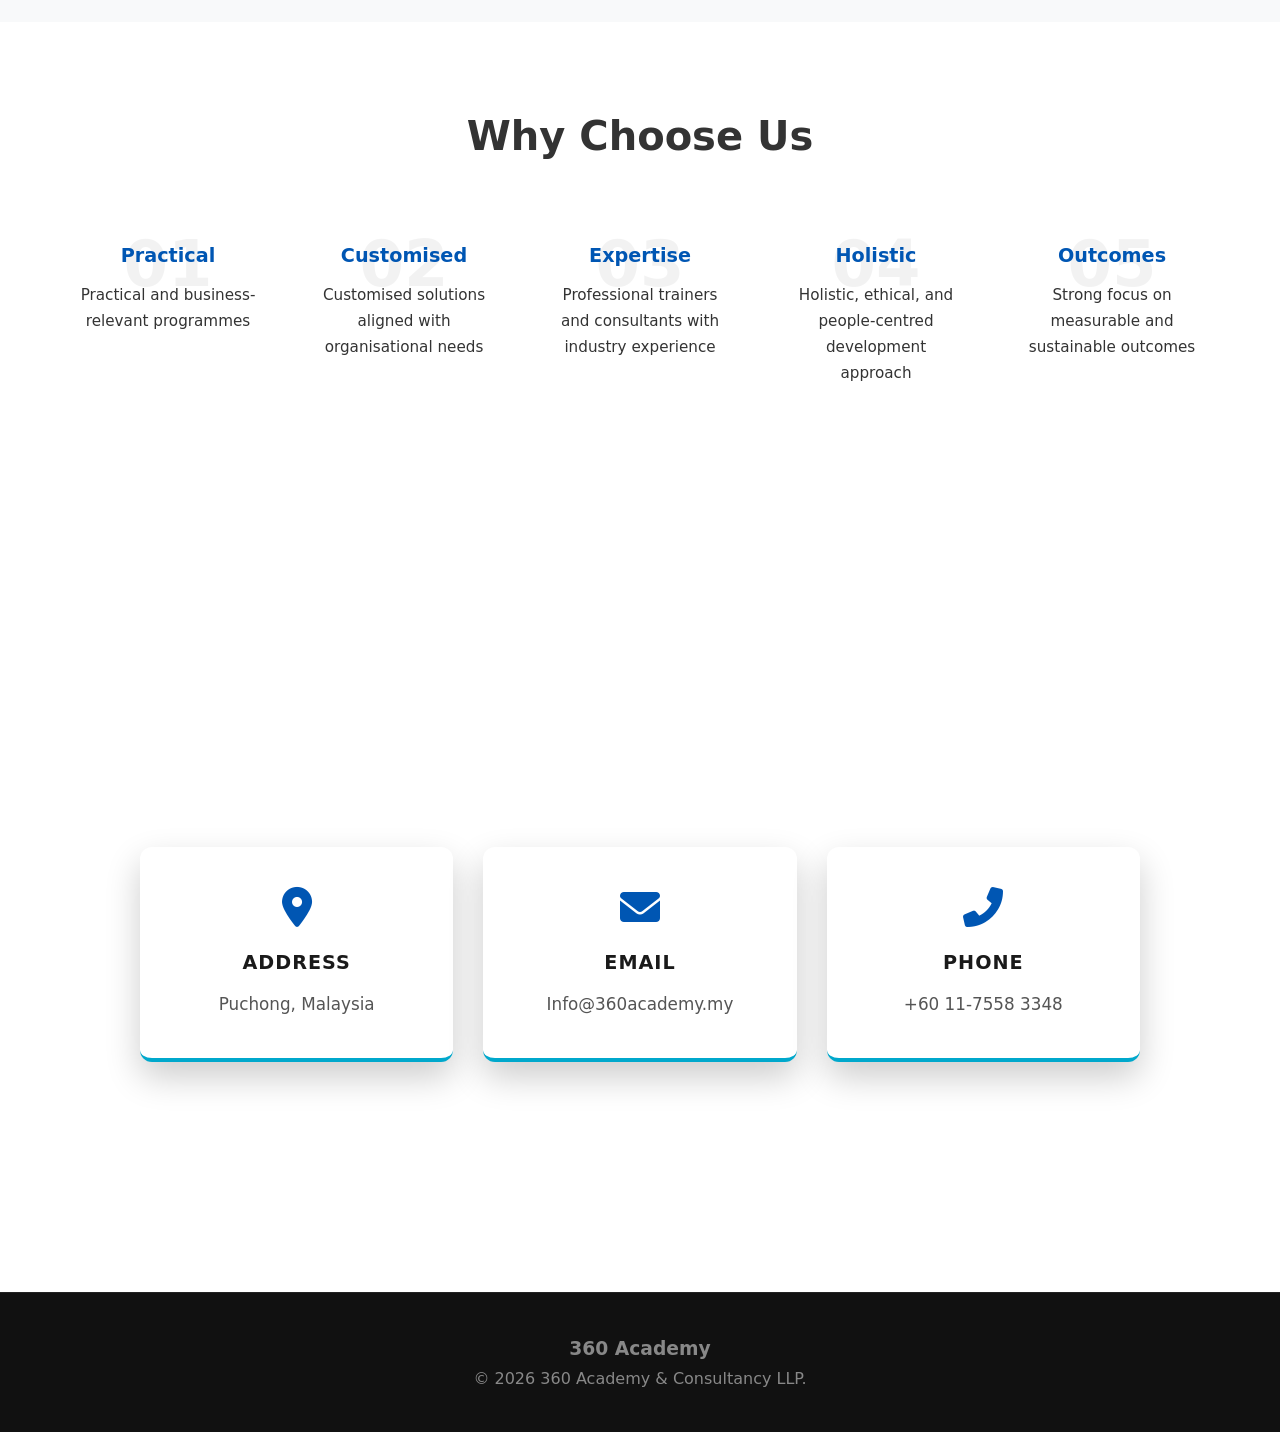
==== commit 02d18068: "update HRDC claimable course incl flyers" ====
--- a/index.html
+++ b/index.html
@@ -336,7 +336,6 @@
 							src="profile.png"
 							alt="Andrew Liew"
 						/>
-						<!-- Forced relative/static flow via inline style to prevent the element from jumping to the hero section -->
 						<div class="floating-name-card" style="position: relative; top: auto; left: auto; transform: none; margin-top: 15px; box-shadow: 0 4px 15px rgba(0,0,0,0.08); text-align: center; width: 100%; max-width: 100%;">
 							<h4>Liew Chei Peng (Andrew)</h4>
 							<span>HRDC Accredited Trainer</span>
@@ -351,7 +350,7 @@
 
 						<div class="en-content">
 							<p>
-								<strong>Liew Chei Peng (Andrew)</strong> has spent over three decades building and transforming companies across[cite: 4] multiple industries — from tax consultancy and property
+								<strong>Liew Chei Peng (Andrew)</strong> has spent over three decades building and transforming companies across multiple industries — from tax consultancy and property
 								development to education, technology, oil & gas, and beyond. As a CFO, COO, and Client Director in multinational organisations, he led teams, shaped strategies, and
 								guided businesses through change.
 							</p>
@@ -368,7 +367,7 @@
 
 						<div class="cn-content">
 							<p>
-								<strong>廖志平（Andrew）</strong>在企业界打拼超过三十年，涉足税务咨询、房地产开发、建筑、石油天然气、科技、教育、娱乐与餐饮等多个领域[cite: 4]。作为跨国公司的 CFO、COO
+								<strong>廖志平（Andrew）</strong>在企业界打拼超过三十年，涉足税务咨询、房地产开发、建筑、石油天然气、科技、教育、娱乐与餐饮等多个领域。作为跨国公司的 CFO、COO
 								和客户总监，他带领团队、制定战略，并推动企业不断成长与转型。
 							</p>
 							<p>
@@ -474,88 +473,84 @@
 					<table class="course-table en-content">
 						<thead>
 							<tr>
-								<th>Course Category</th>
-								<th>Focus Areas</th>
-								<th>Course Title</th>
+								<th style="width: 25%;">Course Category</th>
+								<th style="width: 35%;">Focus Areas</th>
+								<th style="width: 40%;">Course Title</th>
 							</tr>
 						</thead>
 						<tbody>
 							<tr>
-								<td class="category-cell"><strong>Leadership, Character & Ethical Excellence</strong>[cite: 4]</td>
-								<td>
-									<ul class="table-list">
-										<li>Leadership Development[cite: 4]</li>
-										<li>Personal Responsibility[cite: 4]</li>
-										<li>Ethics & Integrity[cite: 4]</li>
-										<li>Women's Development[cite: 4]</li>
-										<li>Professional Presence[cite: 4]</li>
-									</ul>
-								</td>
-								<td>
-									<ul class="table-list">
-										<li>Women of Influence at Work: Developing Poise, Strength & Professional Presence[cite: 4]</li>
-										<li>Beyond Success: Building a Legacy of Excellence[cite: 4]</li>
-										<li>Creating Your Future: Personal Responsibility, Character & Success at Work[cite: 4]</li>
-										<li>Excellence Powered with a Human Touch – Building Professionalism, Integrity & Workplace Harmony[cite: 4]</li>
-									</ul>
-								</td>
-							</tr>
-							<tr>
-								<td class="category-cell"><strong>Workplace Health, Well-being & Resilience</strong>[cite: 4]</td>
-								<td>
-									<ul class="table-list">
-										<li>Physical Health[cite: 4]</li>
-										<li>Mental Wellness[cite: 4]</li>
-										<li>Emotional Resilience[cite: 4]</li>
-										<li>Healthy Lifestyle[cite: 4]</li>
-									</ul>
-								</td>
-								<td>
-									<ul class="table-list">
-										<li>Cancer Awareness at Work: What Every Employee Should Know[cite: 4]</li>
-										<li>Holistic Wellbeing for the Workplace: Nutrition, Stress & Lifestyle Awareness[cite: 4]</li>
-										<li>Workplace Wellness Essentials: Detox, Diet & Emotional Balance[cite: 4]</li>
-										<li>Supporting Colleagues Facing Health Challenges: Body–Mind–Spirit Awareness[cite: 4]</li>
-									</ul>
-								</td>
-							</tr>
-							<tr>
-								<td class="category-cell"><strong>Business Excellence & Professional Competency</strong>[cite: 4]</td>
-								<td>
-									<ul class="table-list">
-										<li>Productivity Improvement[cite: 4]</li>
-										<li>Professional Communication[cite: 4]</li>
-										<li>Business Management Skills[cite: 4]</li>
-										<li>Technical & Professional Competencies[cite: 4]</li>
-									</ul>
-								</td>
-								<td>
-									<ul class="table-list">
-										<li>The Art of Speaking for Workplace Excellence[cite: 4]</li>
-										<li>Essential Corporate Income Tax Mastery for Malaysian Businesses[cite: 4]</li>
-									</ul>
-								</td>
-							</tr>
-							<tr>
-								<td class="category-cell"><strong>Sustainability, CSR & Responsible Living</strong>[cite: 4]</td>
-								<td>
-									<ul class="table-list">
-										<li>ESG Awareness[cite: 4]</li>
-										<li>Corporate Social Responsibility[cite: 4]</li>
-										<li>Sustainable Development[cite: 4]</li>
-										<li>Environmental Stewardship[cite: 4]</li>
-										<li>Community Impact[cite: 4]</li>
-									</ul>
-								</td>
-								<td>
-									<ul class="table-list">
-										<li>The Unique and Powerful CSR Programme – Transform Your Workplace with Eco-Enzyme[cite: 4]</li>
-										<li>ESG Awareness for Business Leaders[cite: 4]</li>
-										<li>Sustainable Workplace Practices[cite: 4]</li>
-										<li>Ethical Decision Making in Organisations[cite: 4]</li>
-										<li>Personal Sustainability & Healthy Living[cite: 4]</li>
-										<li>Eco-Enzyme Trainer Certification Programme[cite: 4]</li>
-									</ul>
+								<td class="category-cell"><strong>Leadership, Character & Ethical Excellence</strong></td>
+								<td>
+									<div class="table-list-item">1. Leadership Development</div>
+									<div class="table-list-item">2. Personal Responsibility</div>
+									<div class="table-list-item">3. Ethics & Integrity</div>
+									<div class="table-list-item">4. Women's Development</div>
+									<div class="table-list-item">5. Professional Presence</div>
+								</td>
+								<td>
+									<div class="table-list-item">1. Women of Influence at Work: Developing Poise, Strength & Professional Presence</div>
+									<div class="table-list-item">2. Beyond Success: Building a Legacy of Excellence</div>
+									<div class="table-list-item">3. Creating Your Future: Personal Responsibility, Character & Success at Work</div>
+									<div class="table-list-item">
+										<a href="workplace_harmony_flyer.pdf" target="_blank" style="color: #1b5e20; font-weight: bold; text-decoration: none;" title="Click to view HRDC Claimable Flyer">
+											4. Excellence Powered with a Human Touch – Building Professionalism, Integrity & Workplace Harmony <i class="fas fa-file-pdf" style="margin-left: 5px;"></i>
+										</a>
+									</div>
+								</td>
+							</tr>
+							<tr>
+								<td class="category-cell"><strong>Workplace Health, Well-being & Resilience</strong></td>
+								<td>
+									<div class="table-list-item">1. Physical Health</div>
+									<div class="table-list-item">2. Mental Wellness</div>
+									<div class="table-list-item">3. Emotional Resilience</div>
+									<div class="table-list-item">4. Healthy Lifestyle</div>
+								</td>
+								<td>
+									<div class="table-list-item">
+										<a href="cancer_awareness_flyer.pdf" target="_blank" style="color: #1b5e20; font-weight: bold; text-decoration: none;" title="Click to view HRDC Claimable Flyer">
+											1. Cancer Awareness at Work: What Every Employee Should Know <i class="fas fa-file-pdf" style="margin-left: 5px;"></i>
+										</a>
+									</div>
+									<div class="table-list-item">2. Holistic Wellbeing for the Workplace: Nutrition, Stress & Lifestyle Awareness</div>
+									<div class="table-list-item">3. Workplace Wellness Essentials: Detox, Diet & Emotional Balance</div>
+									<div class="table-list-item">4. Supporting Colleagues Facing Health Challenges: Body–Mind–Spirit Awareness</div>
+								</td>
+							</tr>
+							<tr>
+								<td class="category-cell"><strong>Business Excellence & Professional Competency</strong></td>
+								<td>
+									<div class="table-list-item">1. Productivity Improvement</div>
+									<div class="table-list-item">2. Professional Communication</div>
+									<div class="table-list-item">3. Business Management Skills</div>
+									<div class="table-list-item">4. Technical & Professional Competencies</div>
+								</td>
+								<td>
+									<div class="table-list-item">1. The Art of Speaking for Workplace Excellence</div>
+									<div class="table-list-item">
+										<a href="corporate_tax_mastery_flyer.pdf" target="_blank" style="color: #1b5e20; font-weight: bold; text-decoration: none;" title="Click to view HRDC Claimable Flyer">
+											2. Essential Corporate Income Tax Mastery for Malaysian Businesses <i class="fas fa-file-pdf" style="margin-left: 5px;"></i>
+										</a>
+									</div>
+								</td>
+							</tr>
+							<tr>
+								<td class="category-cell"><strong>Sustainability, CSR & Responsible Living</strong></td>
+								<td>
+									<div class="table-list-item">1. ESG Awareness</div>
+									<div class="table-list-item">2. Corporate Social Responsibility</div>
+									<div class="table-list-item">3. Sustainable Development</div>
+									<div class="table-list-item">4. Environmental Stewardship</div>
+									<div class="table-list-item">5. Community Impact</div>
+								</td>
+								<td>
+									<div class="table-list-item">1. The Unique and Powerful CSR Programme – Transform Your Workplace with Eco-Enzyme</div>
+									<div class="table-list-item">2. ESG Awareness for Business Leaders</div>
+									<div class="table-list-item">3. Sustainable Workplace Practices</div>
+									<div class="table-list-item">4. Ethical Decision Making in Organisations</div>
+									<div class="table-list-item">5. Personal Sustainability & Healthy Living</div>
+									<div class="table-list-item">6. Eco-Enzyme Trainer Certification Programme</div>
 								</td>
 							</tr>
 						</tbody>
@@ -565,88 +560,84 @@
 					<table class="course-table cn-content">
 						<thead>
 							<tr>
-								<th>课程类别</th>
-								<th>核心发展领域</th>
-								<th>课程名称</th>
+								<th style="width: 25%;">课程类别</th>
+								<th style="width: 35%;">核心发展领域</th>
+								<th style="width: 40%;">课程名称</th>
 							</tr>
 						</thead>
 						<tbody>
 							<tr>
-								<td class="category-cell"><strong>领导力、品格与道德卓越</strong>[cite: 4]</td>
-								<td>
-									<ul class="table-list">
-										<li>领导力培养与影响力提升[cite: 4]</li>
-										<li>责任意识与自我管理[cite: 4]</li>
-										<li>职业道德与诚信文化[cite: 4]</li>
-										<li>女性领导力与个人成长[cite: 4]</li>
-										<li>专业形象与职场影响力塑造[cite: 4]</li>
-									</ul>
-								</td>
-								<td>
-									<ul class="table-list">
-										<li>职场影响力女性：培养优雅风范、内在力量与专业形象[cite: 4]</li>
-										<li>超越成功：打造卓越传承之路[cite: 4]</li>
-										<li>创造您的未来：个人责任、品格塑造与职场成功[cite: 4]</li>
-										<li>以人为本的卓越经营——建立专业精神、诚信文化与和谐职场[cite: 4]</li>
-									</ul>
-								</td>
-							</tr>
-							<tr>
-								<td class="category-cell"><strong>职场健康、福祉与心理韧性</strong>[cite: 4]</td>
-								<td>
-									<ul class="table-list">
-										<li>身体健康与疾病预防[cite: 4]</li>
-										<li>心理健康与情绪管理[cite: 4]</li>
-										<li>心理韧性与抗压能力[cite: 4]</li>
-										<li>健康生活方式与自我照护[cite: 4]</li>
-									</ul>
-								</td>
-								<td>
-									<ul class="table-list">
-										<li>职场癌症认知教育：每位员工都应了解的重要知识[cite: 4]</li>
-										<li>职场全人健康：营养、压力管理与健康生活方式认知[cite: 4]</li>
-										<li>职场健康管理基础：排毒、饮食与情绪平衡[cite: 4]</li>
-										<li>支持面对健康挑战的同事：身、心、灵关怀与认知[cite: 4]</li>
-									</ul>
-								</td>
-							</tr>
-							<tr>
-								<td class="category-cell"><strong>企业卓越管理与专业能力发展</strong>[cite: 4]</td>
-								<td>
-									<ul class="table-list">
-										<li>生产力提升与绩效优化[cite: 4]</li>
-										<li>专业沟通与表达技巧[cite: 4]</li>
-										<li>商业管理与经营能力[cite: 4]</li>
-										<li>专业知识与实务技能发展[cite: 4]</li>
-									</ul>
-								</td>
-								<td>
-									<ul class="table-list">
-										<li>卓越职场沟通：专业表达与演说艺术[cite: 4]</li>
-										<li>马来西亚企业必备：企业所得税实务精要[cite: 4]</li>
-									</ul>
-								</td>
-							</tr>
-							<tr>
-								<td class="category-cell"><strong>永续发展、企业社会责任与责任实践</strong>[cite: 4]</td>
-								<td>
-									<ul class="table-list">
-										<li>ESG（环境、社会与治理）认知[cite: 4]</li>
-										<li>企业社会责任实践[cite: 4]</li>
-										<li>永续发展与绿色经营[cite: 4]</li>
-										<li>环境保护与资源管理[cite: 4]</li>
-										<li>社区关怀与社会贡献[cite: 4]</li>
-									</ul>
-								</td>
-								<td>
-									<ul class="table-list">
-										<li>独特而强大的企业社会责任（CSR）计划——以环保酵素转化您的职场文化[cite: 4]</li>
-										<li>企业领导者ESG认知[cite: 4]</li>
-										<li>企业永续实践与绿色职场[cite: 4]</li>
-										<li>企业道德决策与责任管理[cite: 4]</li>
-										<li>个人永续生活与健康管理[cite: 4]</li>
-										<li>环保酵素培训师认证课程[cite: 4]</li>
-									</ul>
+								<td class="category-cell"><strong>领导力、品格与道德卓越</strong></td>
+								<td>
+									<div class="table-list-item">1. 领导力培养与影响力提升</div>
+									<div class="table-list-item">2. 责任意识与自我管理</div>
+									<div class="table-list-item">3. 职业道德与诚信文化</div>
+									<div class="table-list-item">4. 女性领导力与个人成长</div>
+									<div class="table-list-item">5. 专业形象与职场影响力塑造</div>
+								</td>
+								<td>
+									<div class="table-list-item">1. 职场影响力女性：培养优雅风范、内在力量与专业形象</div>
+									<div class="table-list-item">2. 超越成功：打造卓越传承之路</div>
+									<div class="table-list-item">3. 创造您的未来：个人责任、品格塑造与职场成功</div>
+									<div class="table-list-item">
+										<a href="workplace_harmony_flyer.pdf" target="_blank" style="color: #1b5e20; font-weight: bold; text-decoration: none;" title="点击查看可申请 HRDC 拨款课程单页">
+											4. 以人为本的卓越经营——建立专业精神、诚信文化与和谐职场 <i class="fas fa-file-pdf" style="margin-left: 5px;"></i>
+										</a>
+									</div>
+								</td>
+							</tr>
+							<tr>
+								<td class="category-cell"><strong>职场健康、福祉与心理韧性</strong></td>
+								<td>
+									<div class="table-list-item">1. 身体健康与疾病预防</div>
+									<div class="table-list-item">2. 心理健康与情绪管理</div>
+									<div class="table-list-item">3. 心理韧性与抗压能力</div>
+									<div class="table-list-item">4. 健康生活方式与自我照护</div>
+								</td>
+								<td>
+									<div class="table-list-item">
+										<a href="cancer_awareness_flyer.pdf" target="_blank" style="color: #1b5e20; font-weight: bold; text-decoration: none;" title="点击查看可申请 HRDC 拨款课程单页">
+											1. 职场癌症认知教育：每位员工都应了解的重要知识 <i class="fas fa-file-pdf" style="margin-left: 5px;"></i>
+										</a>
+									</div>
+									<div class="table-list-item">2. 职场全人健康：营养、压力管理与健康生活方式认知</div>
+									<div class="table-list-item">3. 职场健康管理基础：排毒、饮食与情绪平衡</div>
+									<div class="table-list-item">4. 支持面对健康挑战的同事：身、心、灵关怀与认知</div>
+								</td>
+							</tr>
+							<tr>
+								<td class="category-cell"><strong>企业卓越管理与专业能力发展</strong></td>
+								<td>
+									<div class="table-list-item">1. 生产力提升与绩效优化</div>
+									<div class="table-list-item">2. 专业沟通与表达技巧</div>
+									<div class="table-list-item">3. 商业管理与经营能力</div>
+									<div class="table-list-item">4. 专业知识与实务技能发展</div>
+								</td>
+								<td>
+									<div class="table-list-item">1. 卓越职场沟通：专业表达与演说艺术</div>
+									<div class="table-list-item">
+										<a href="corporate_tax_mastery_flyer.pdf" target="_blank" style="color: #1b5e20; font-weight: bold; text-decoration: none;" title="点击查看可申请 HRDC 拨款课程单页">
+											2. 马来西亚企业必备：企业所得税实务精要 <i class="fas fa-file-pdf" style="margin-left: 5px;"></i>
+										</a>
+									</div>
+								</td>
+							</tr>
+							<tr>
+								<td class="category-cell"><strong>永续发展、企业社会责任与责任实践</strong></td>
+								<td>
+									<div class="table-list-item">1. ESG（环境、社会与治理）认知</div>
+									<div class="table-list-item">2. 企业社会责任实践</div>
+									<div class="table-list-item">3. 永续发展与绿色经营</div>
+									<div class="table-list-item">4. 环境保护与资源管理</div>
+									<div class="table-list-item">5. 社区关怀与社会贡献</div>
+								</td>
+								<td>
+									<div class="table-list-item">1. 独特而强大的企业社会责任（CSR）计划——以环保酵素转化您的职场文化</div>
+									<div class="table-list-item">2. 企业领导者ESG认知</div>
+									<div class="table-list-item">3. 企业永续实践与绿色职场</div>
+									<div class="table-list-item">4. 企业道德决策与责任管理</div>
+									<div class="table-list-item">5. 个人永续生活与健康管理</div>
+									<div class="table-list-item">6. 环保酵素培训师认证课程</div>
 								</td>
 							</tr>
 						</tbody>
--- a/style.css
+++ b/style.css
@@ -729,4 +729,9 @@
 		padding: 15px;
 		font-size: 0.9rem;
 	}
+}
+
+.table-list-item a:hover {
+    text-decoration: underline !important;
+    opacity: 0.85;
 }
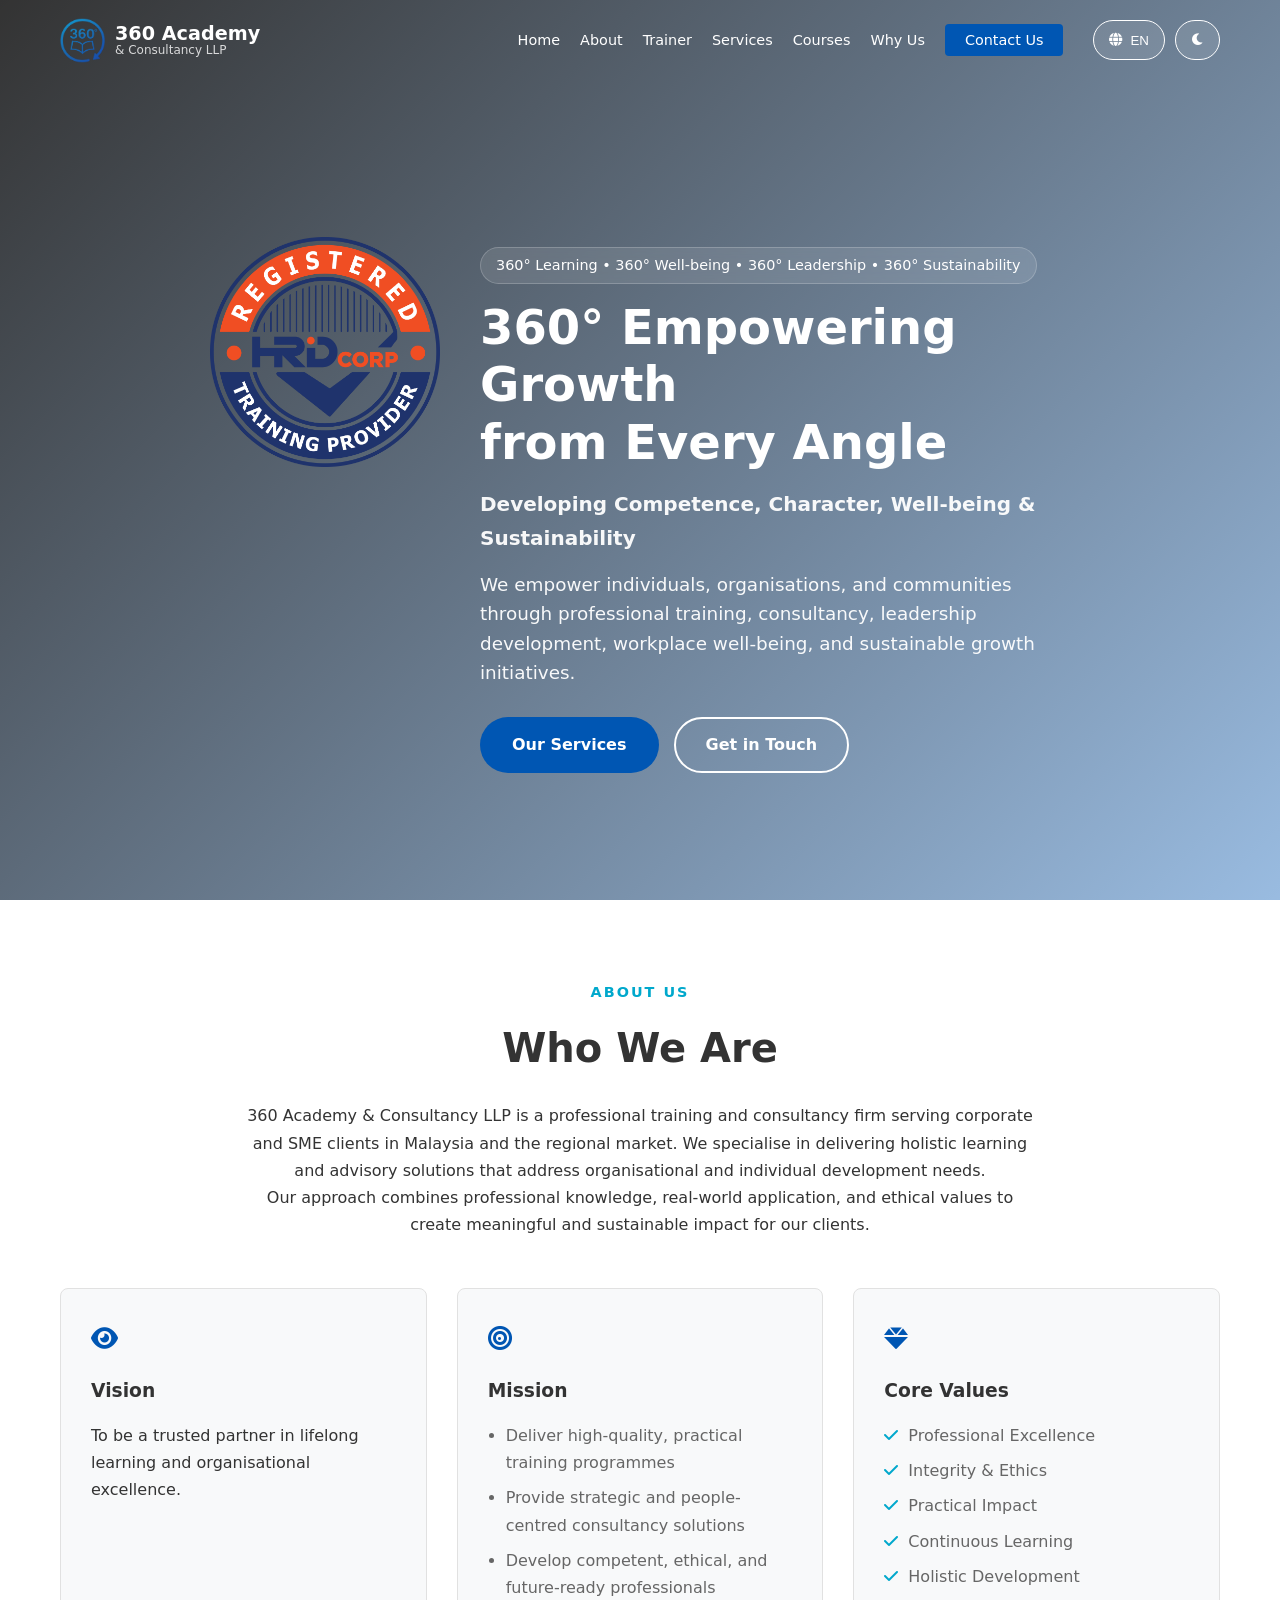
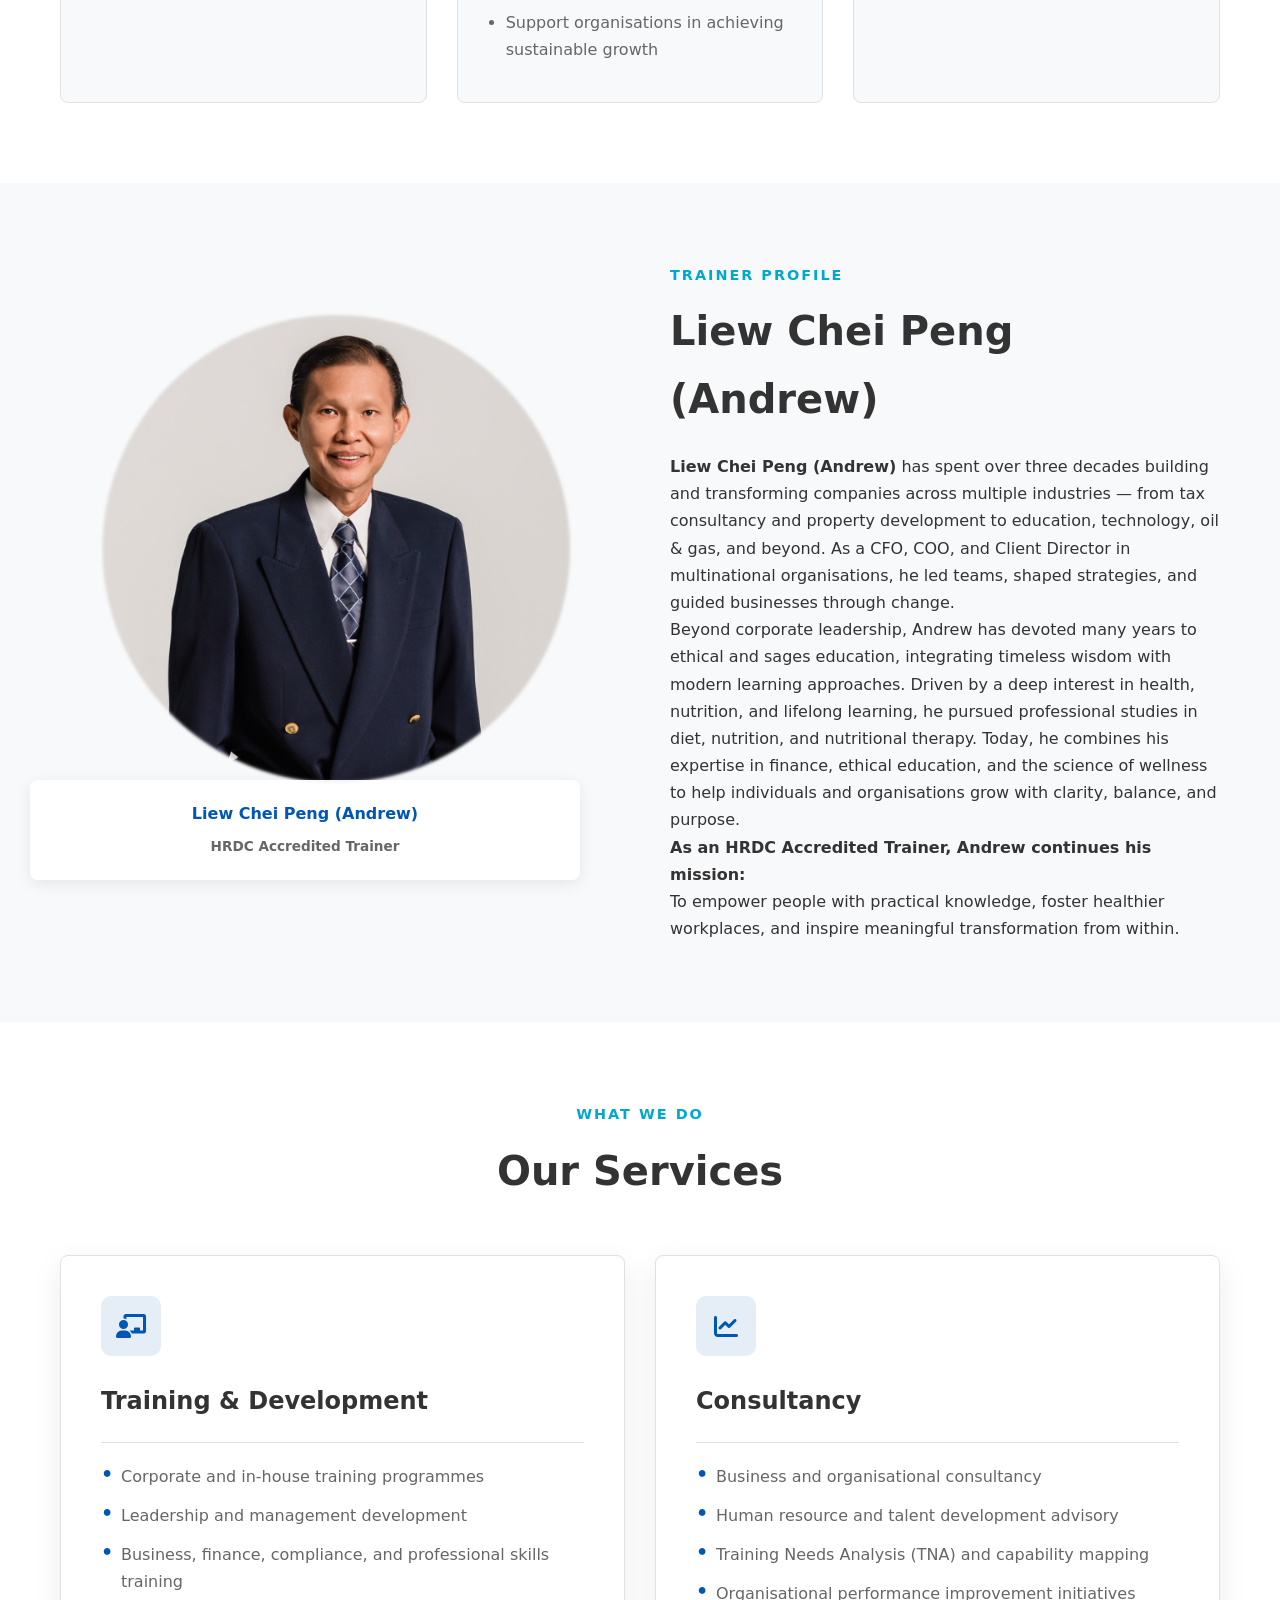
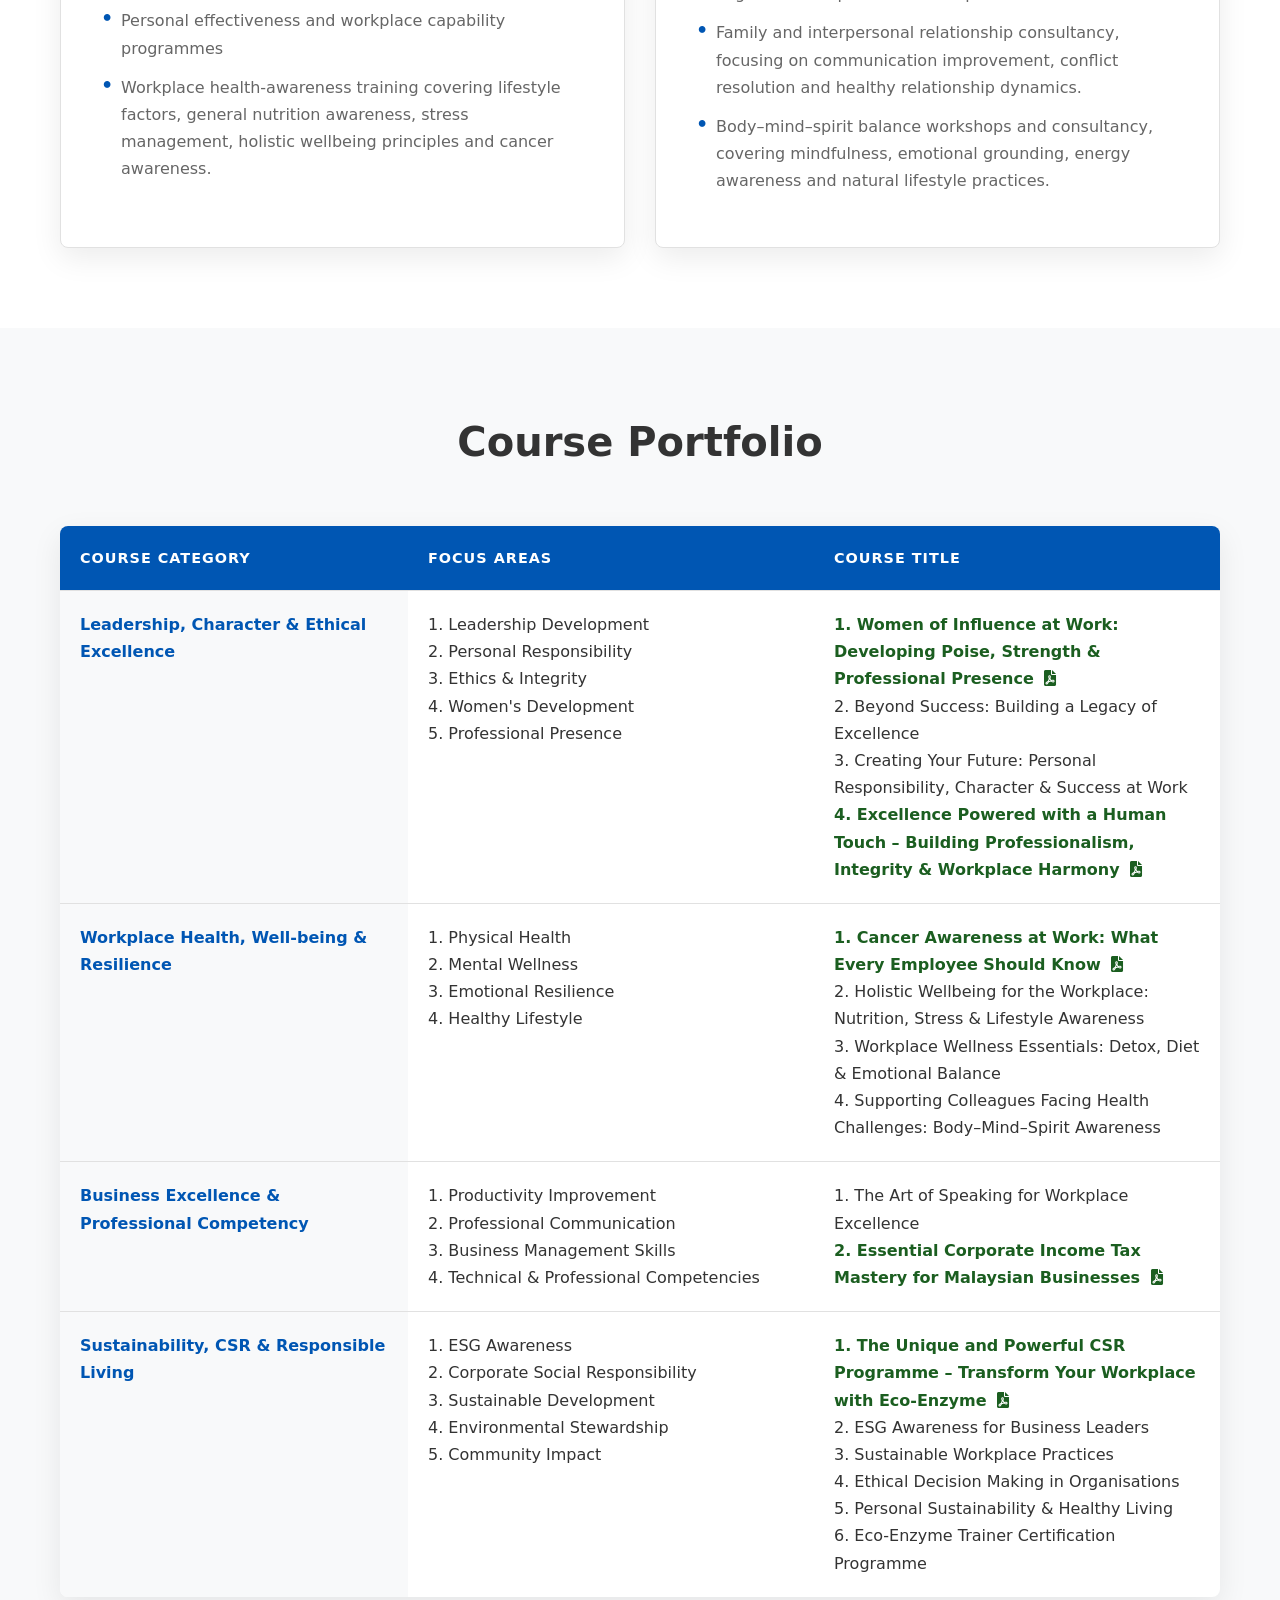
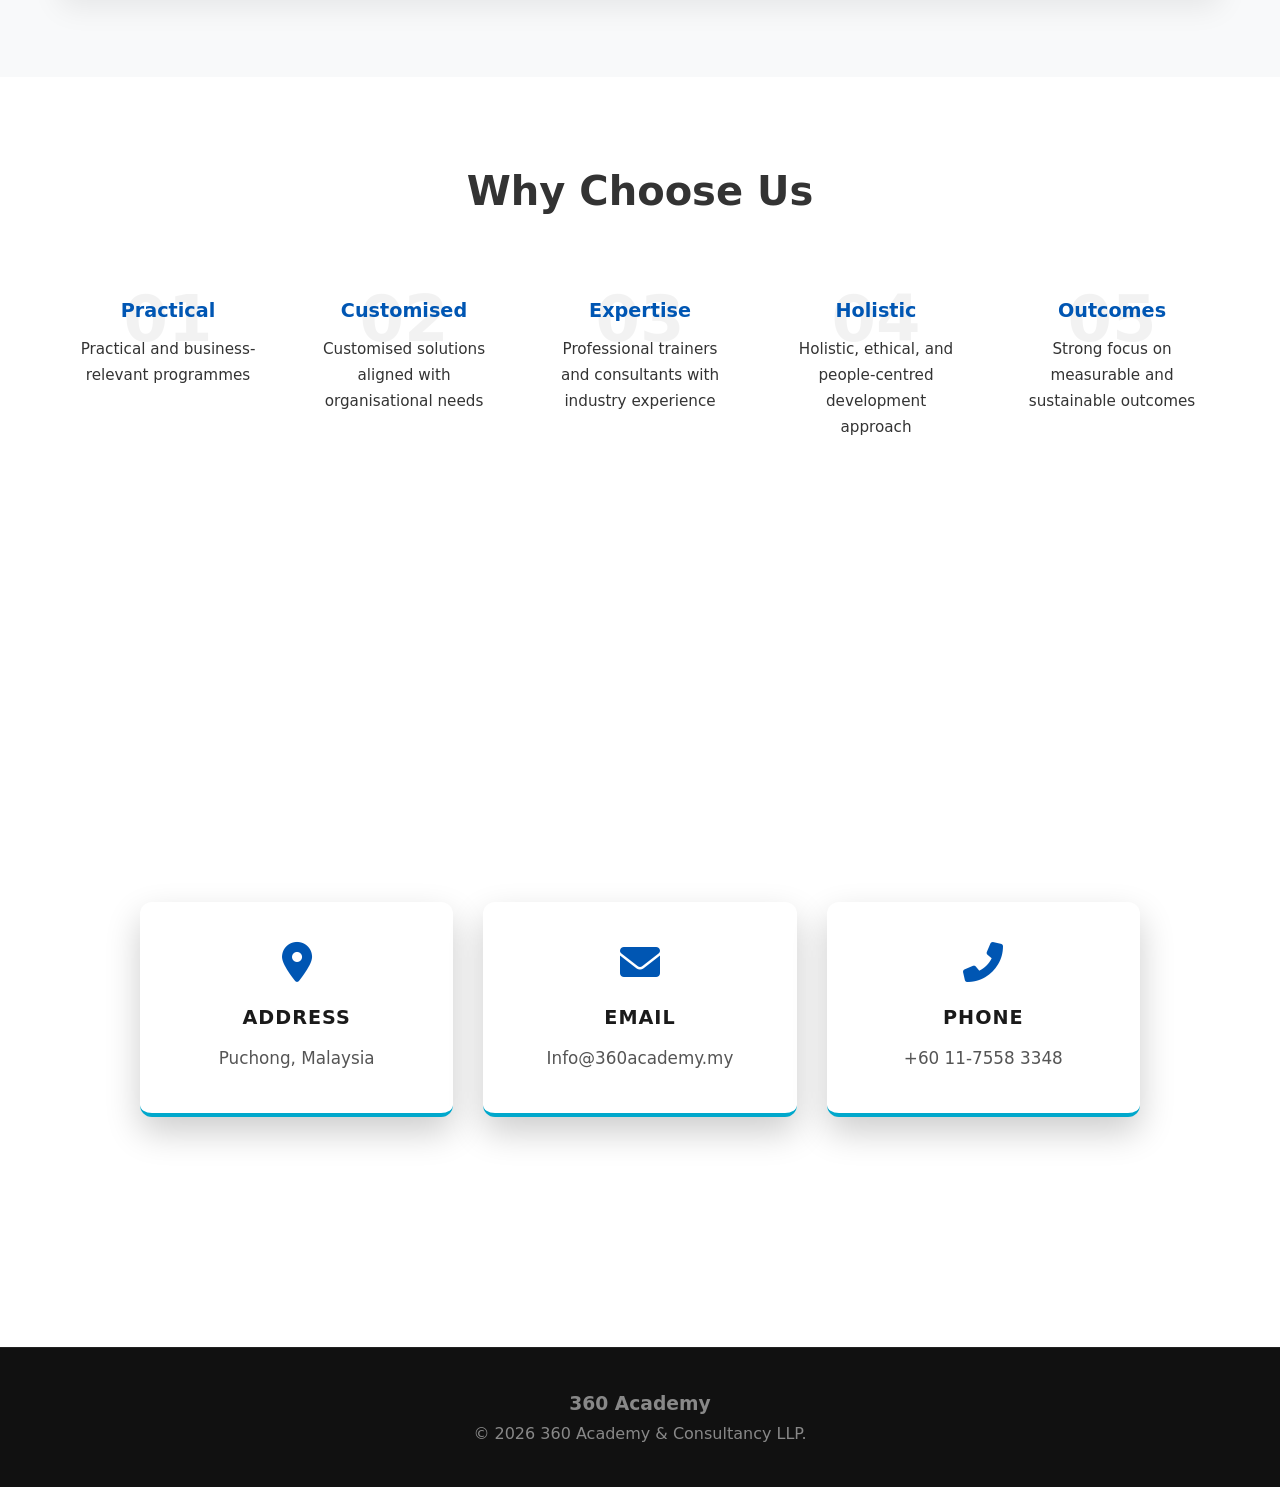
==== commit 76636a0d: "update html file" ====
--- a/index.html
+++ b/index.html
@@ -489,7 +489,11 @@
 									<div class="table-list-item">5. Professional Presence</div>
 								</td>
 								<td>
-									<div class="table-list-item">1. Women of Influence at Work: Developing Poise, Strength & Professional Presence</div>
+									<div class="table-list-item">
+										<a href="women_influence_flyer.pdf" target="_blank" style="color: #1b5e20; font-weight: bold; text-decoration: none;" title="Click to view HRDC Claimable Flyer">
+											1. Women of Influence at Work: Developing Poise, Strength & Professional Presence <i class="fas fa-file-pdf" style="margin-left: 5px;"></i>
+										</a>
+									</div>
 									<div class="table-list-item">2. Beyond Success: Building a Legacy of Excellence</div>
 									<div class="table-list-item">3. Creating Your Future: Personal Responsibility, Character & Success at Work</div>
 									<div class="table-list-item">
@@ -545,7 +549,11 @@
 									<div class="table-list-item">5. Community Impact</div>
 								</td>
 								<td>
-									<div class="table-list-item">1. The Unique and Powerful CSR Programme – Transform Your Workplace with Eco-Enzyme</div>
+									<div class="table-list-item">
+										<a href="eco_enzyme_csr_flyer.pdf" target="_blank" style="color: #1b5e20; font-weight: bold; text-decoration: none;" title="Click to view HRDC Claimable Flyer">
+											1. The Unique and Powerful CSR Programme – Transform Your Workplace with Eco-Enzyme <i class="fas fa-file-pdf" style="margin-left: 5px;"></i>
+										</a>
+									</div>
 									<div class="table-list-item">2. ESG Awareness for Business Leaders</div>
 									<div class="table-list-item">3. Sustainable Workplace Practices</div>
 									<div class="table-list-item">4. Ethical Decision Making in Organisations</div>
@@ -576,7 +584,11 @@
 									<div class="table-list-item">5. 专业形象与职场影响力塑造</div>
 								</td>
 								<td>
-									<div class="table-list-item">1. 职场影响力女性：培养优雅风范、内在力量与专业形象</div>
+									<div class="table-list-item">
+										<a href="women_influence_flyer.pdf" target="_blank" style="color: #1b5e20; font-weight: bold; text-decoration: none;" title="点击查看可申请 HRDC 拨款课程单页">
+											1. 职场影响力女性：培养优雅风范、内在力量与专业形象 <i class="fas fa-file-pdf" style="margin-left: 5px;"></i>
+										</a>
+									</div>
 									<div class="table-list-item">2. 超越成功：打造卓越传承之路</div>
 									<div class="table-list-item">3. 创造您的未来：个人责任、品格塑造与职场成功</div>
 									<div class="table-list-item">
@@ -632,7 +644,11 @@
 									<div class="table-list-item">5. 社区关怀与社会贡献</div>
 								</td>
 								<td>
-									<div class="table-list-item">1. 独特而强大的企业社会责任（CSR）计划——以环保酵素转化您的职场文化</div>
+									<div class="table-list-item">
+										<a href="eco_enzyme_csr_flyer.pdf" target="_blank" style="color: #1b5e20; font-weight: bold; text-decoration: none;" title="点击查看可申请 HRDC 拨款课程单页">
+											1. 独特而强大的企业社会责任（CSR）计划——以环保酵素转化您的职场文化 <i class="fas fa-file-pdf" style="margin-left: 5px;"></i>
+										</a>
+									</div>
 									<div class="table-list-item">2. 企业领导者ESG认知</div>
 									<div class="table-list-item">3. 企业永续实践与绿色职场</div>
 									<div class="table-list-item">4. 企业道德决策与责任管理</div>
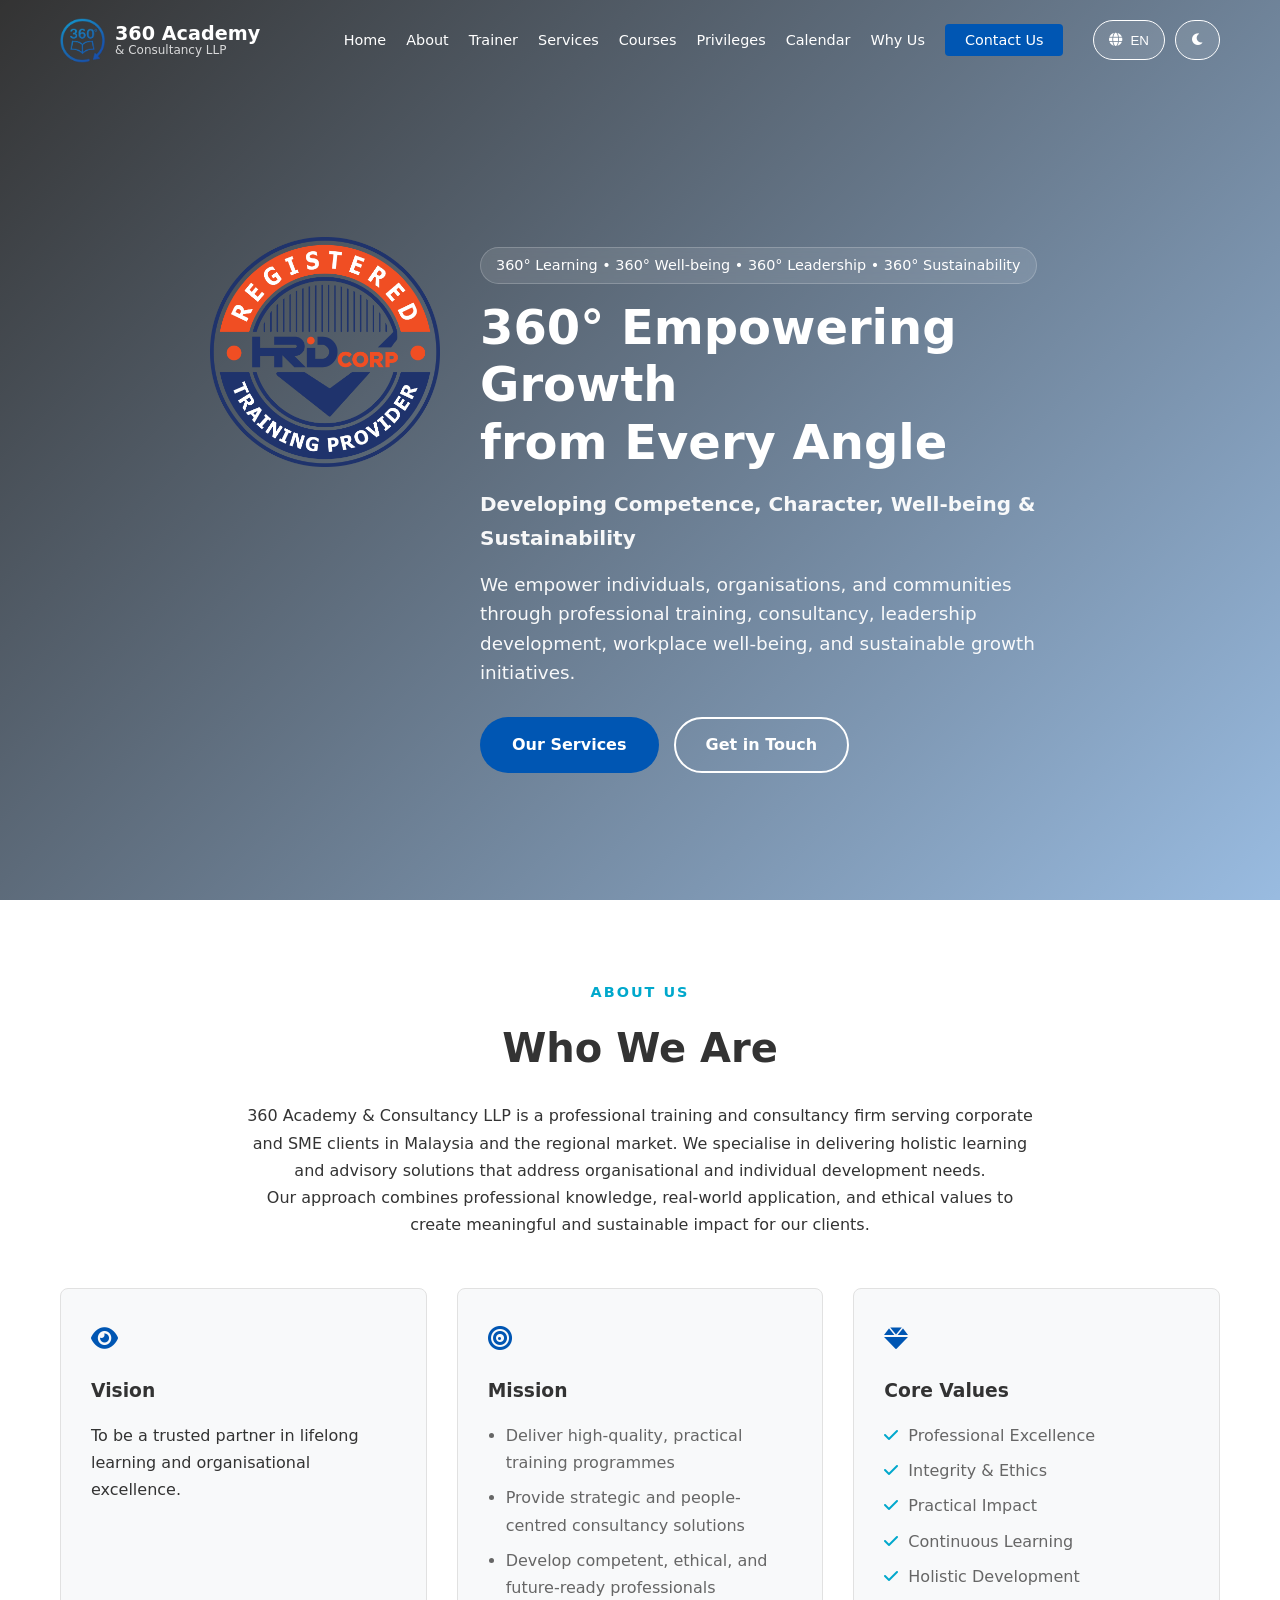
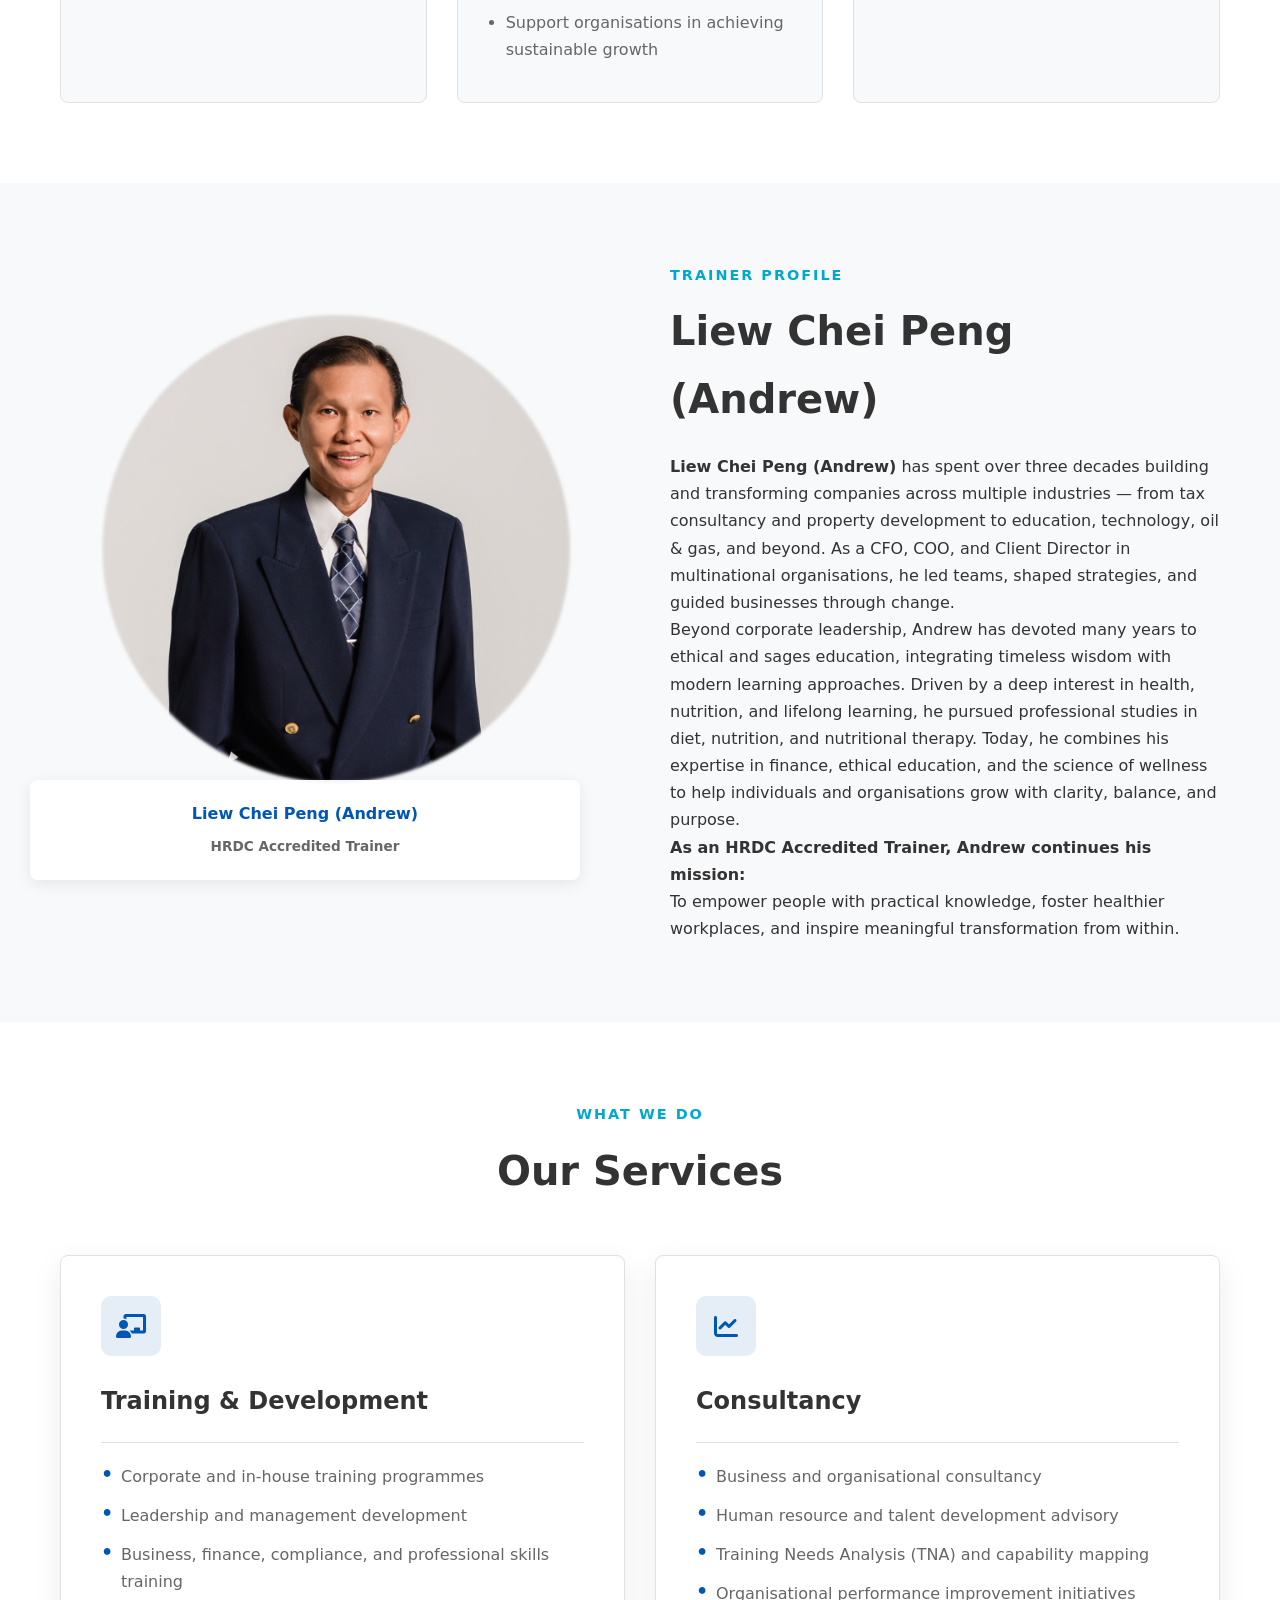
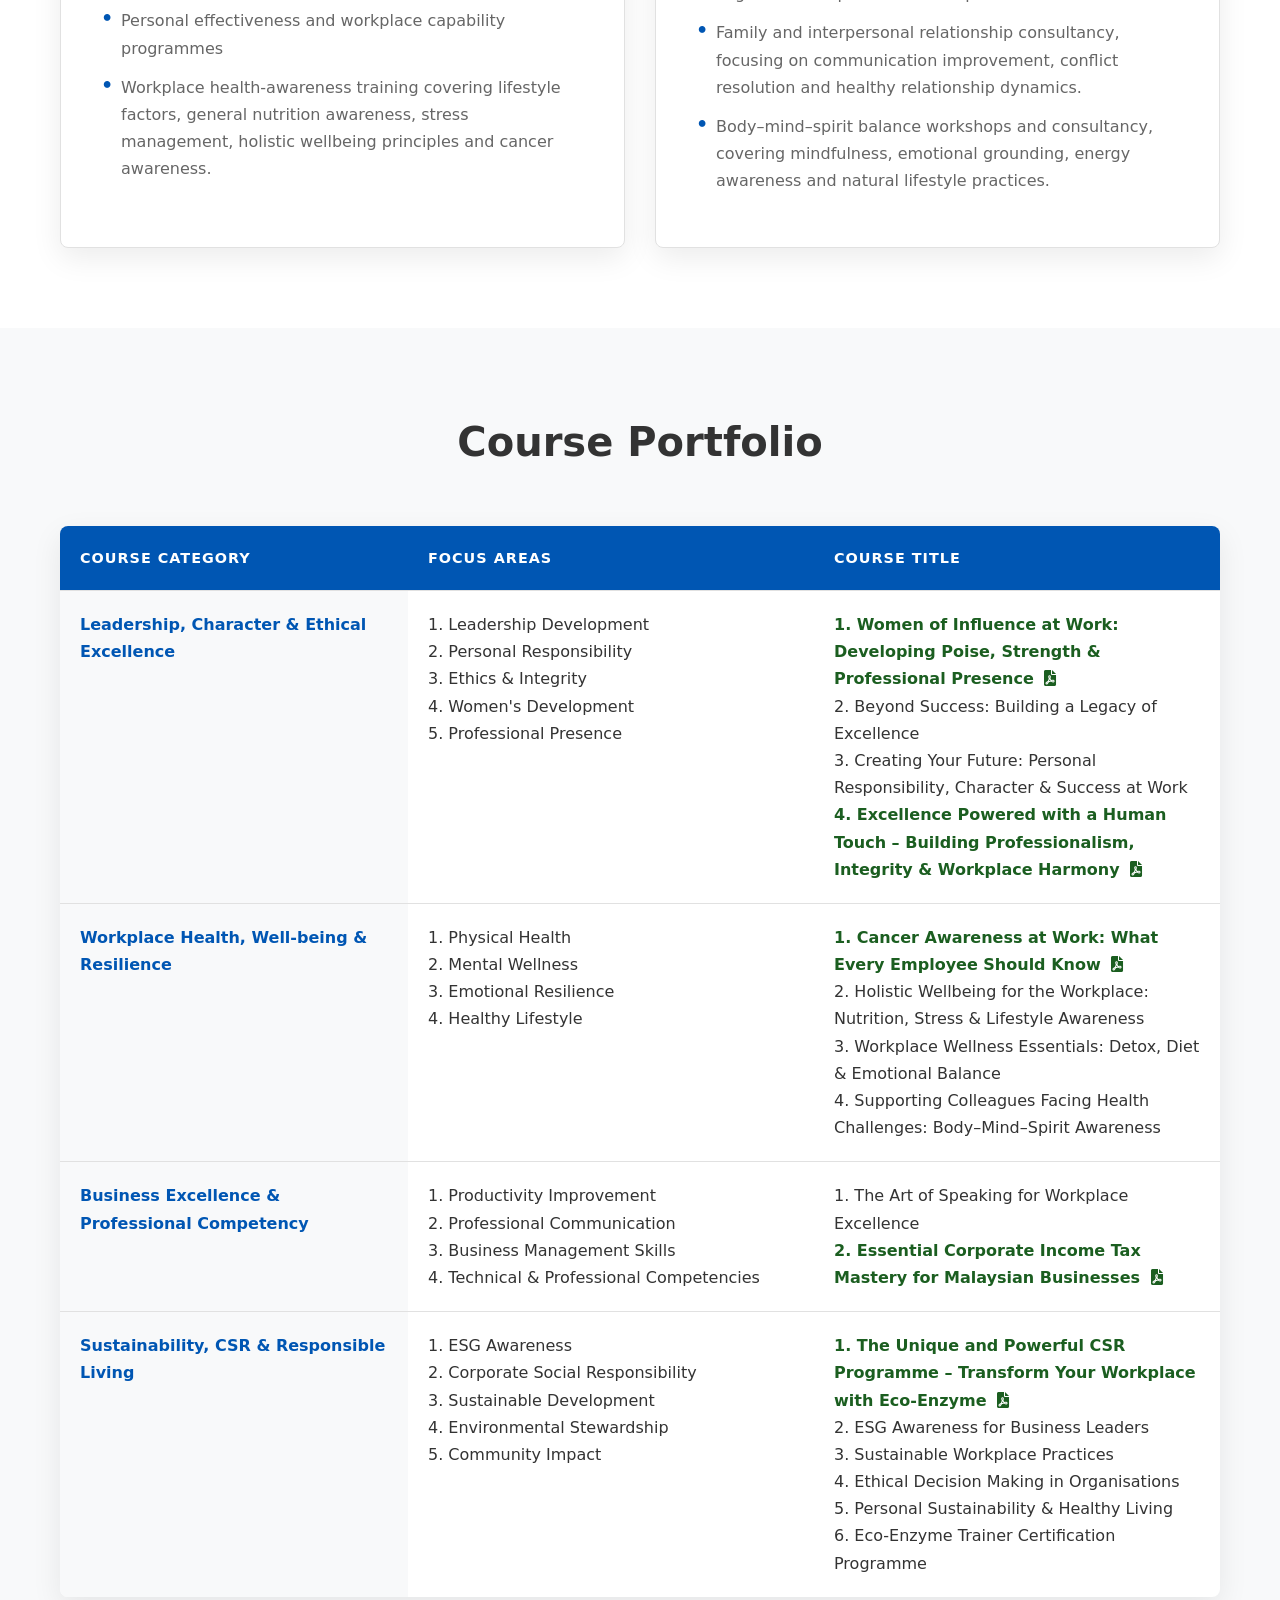
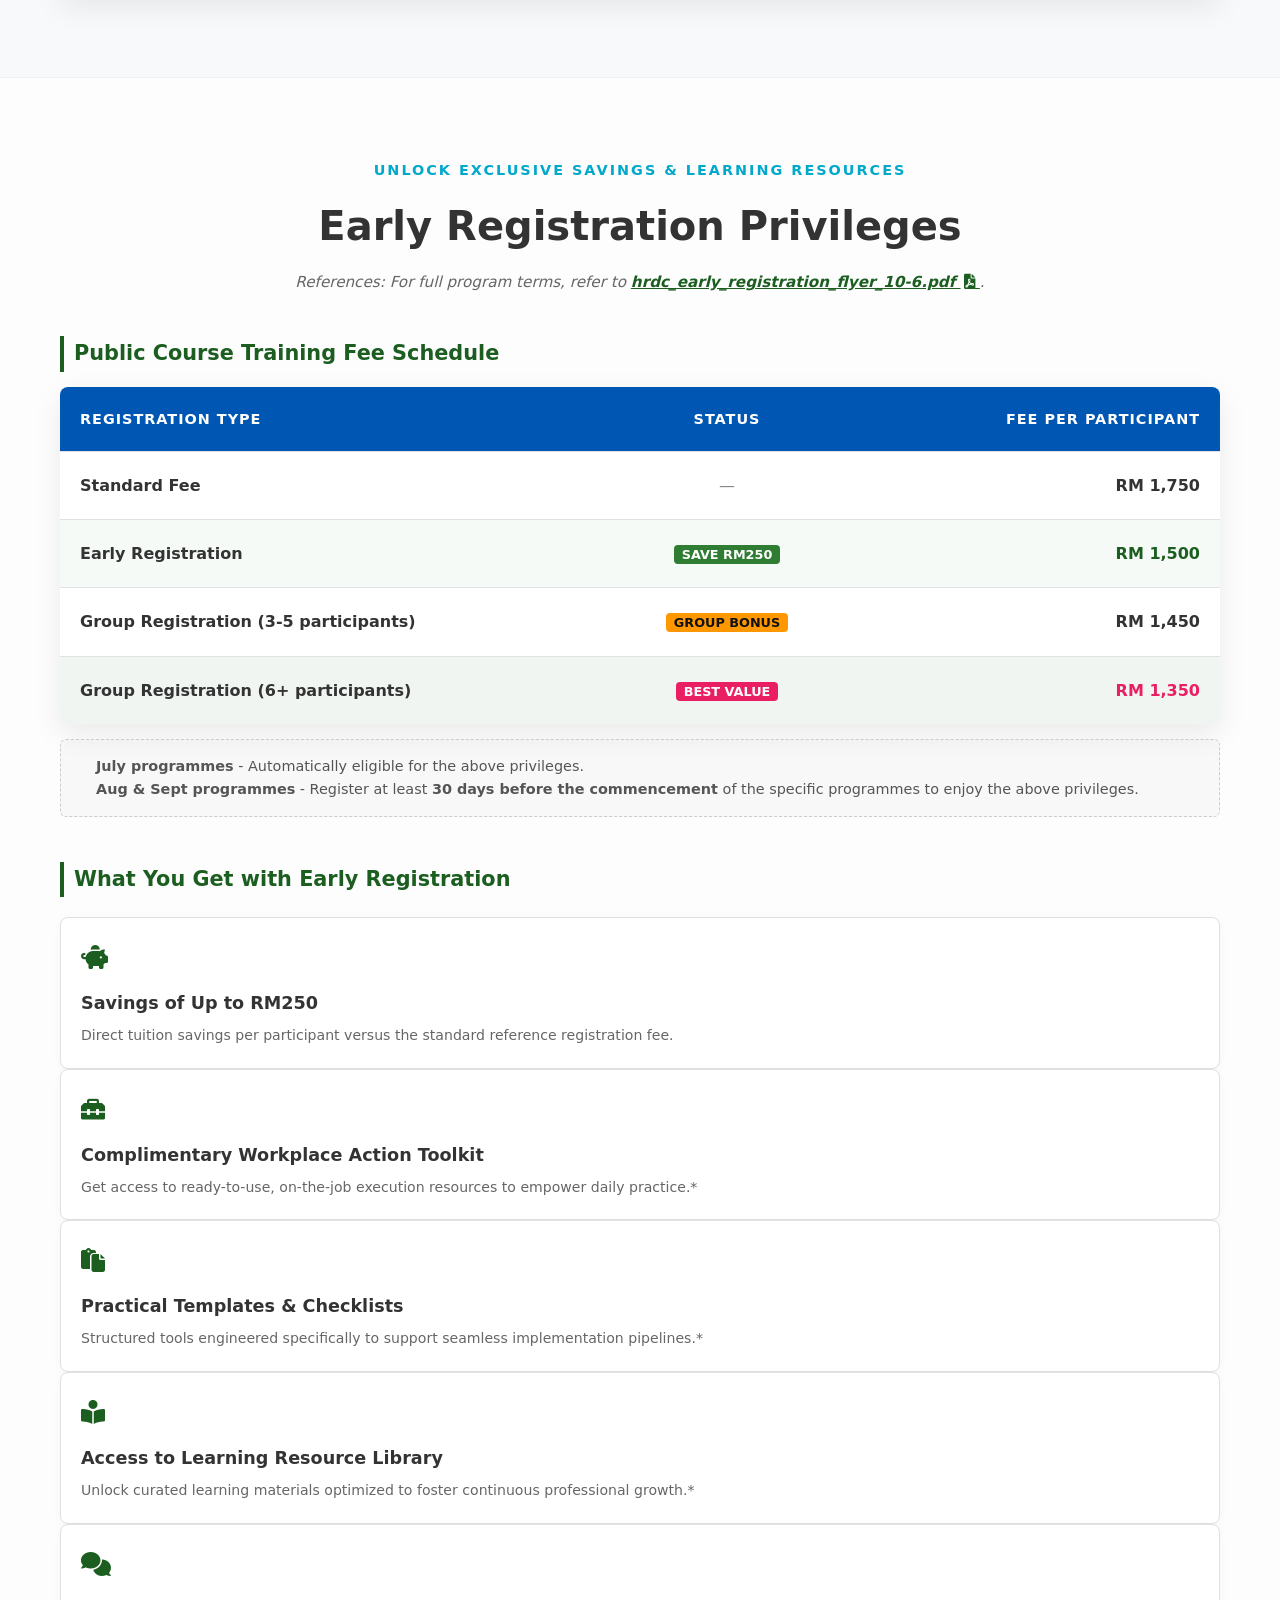
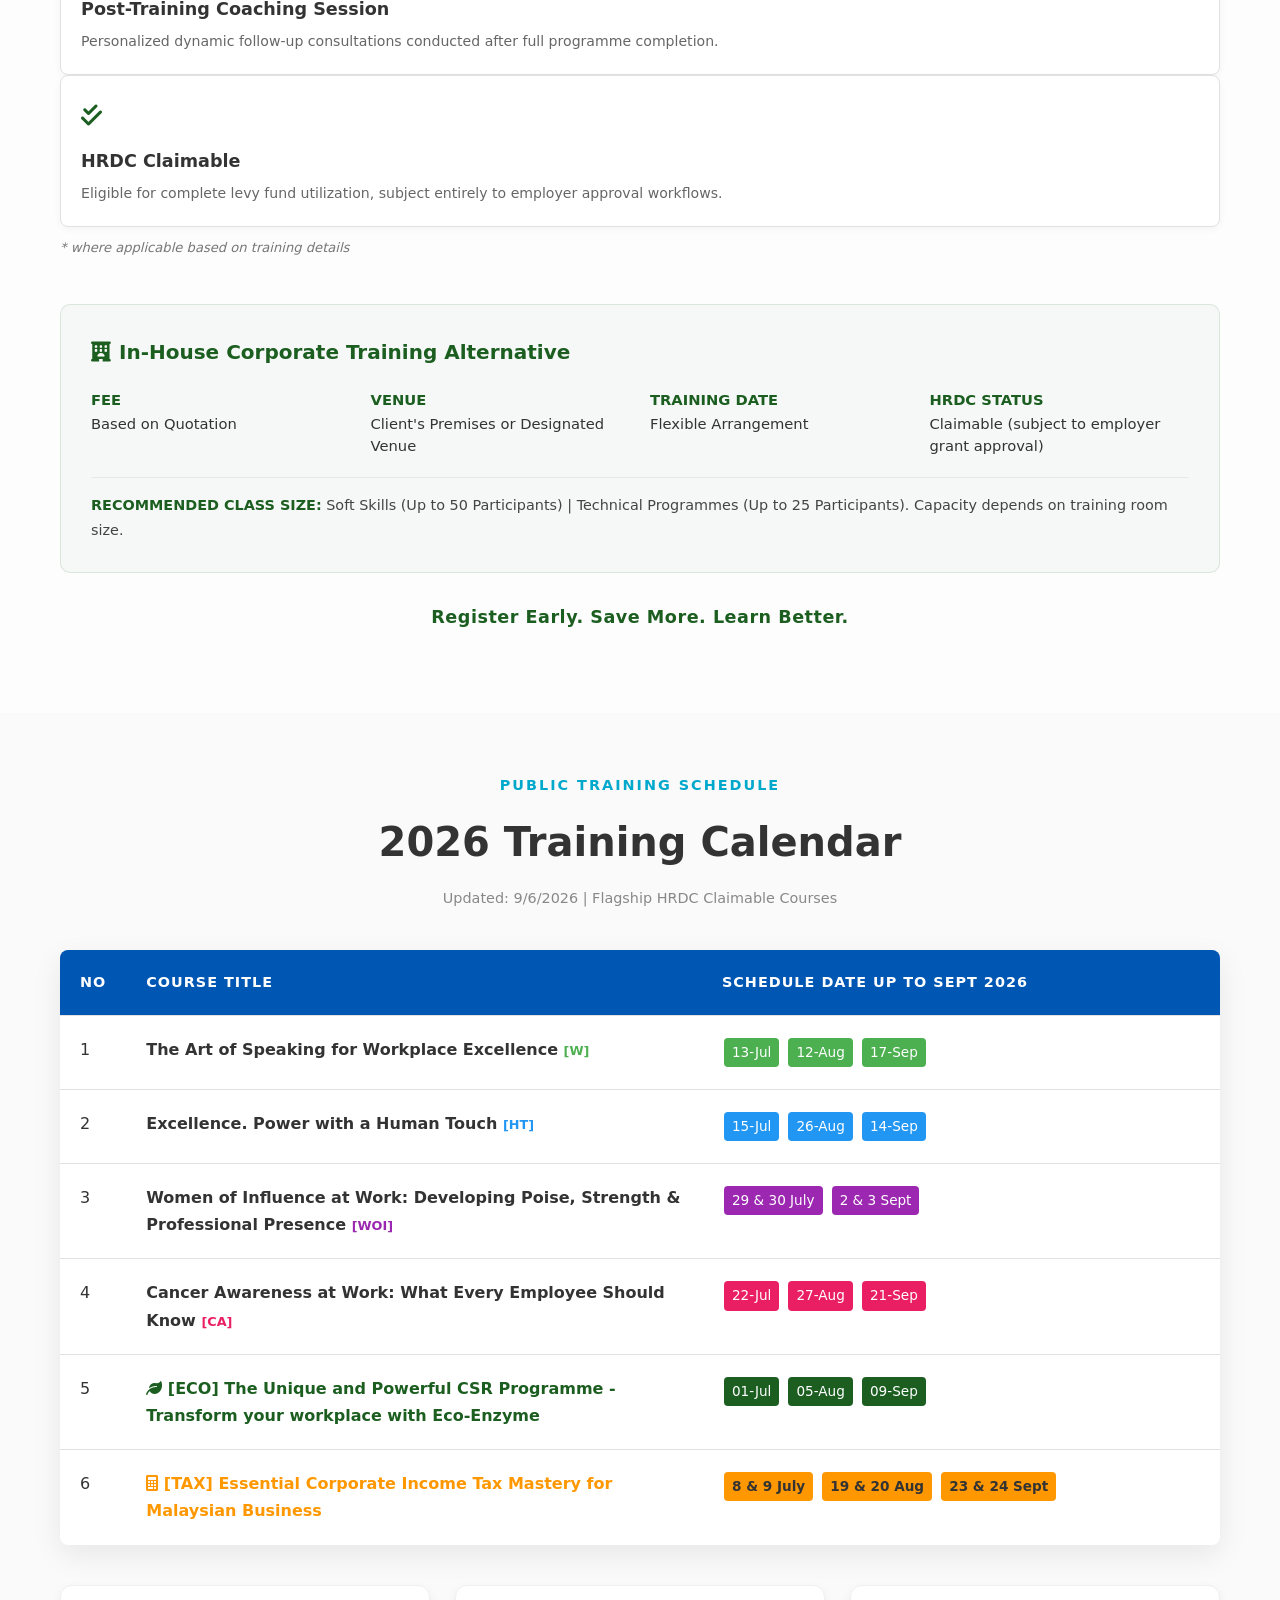
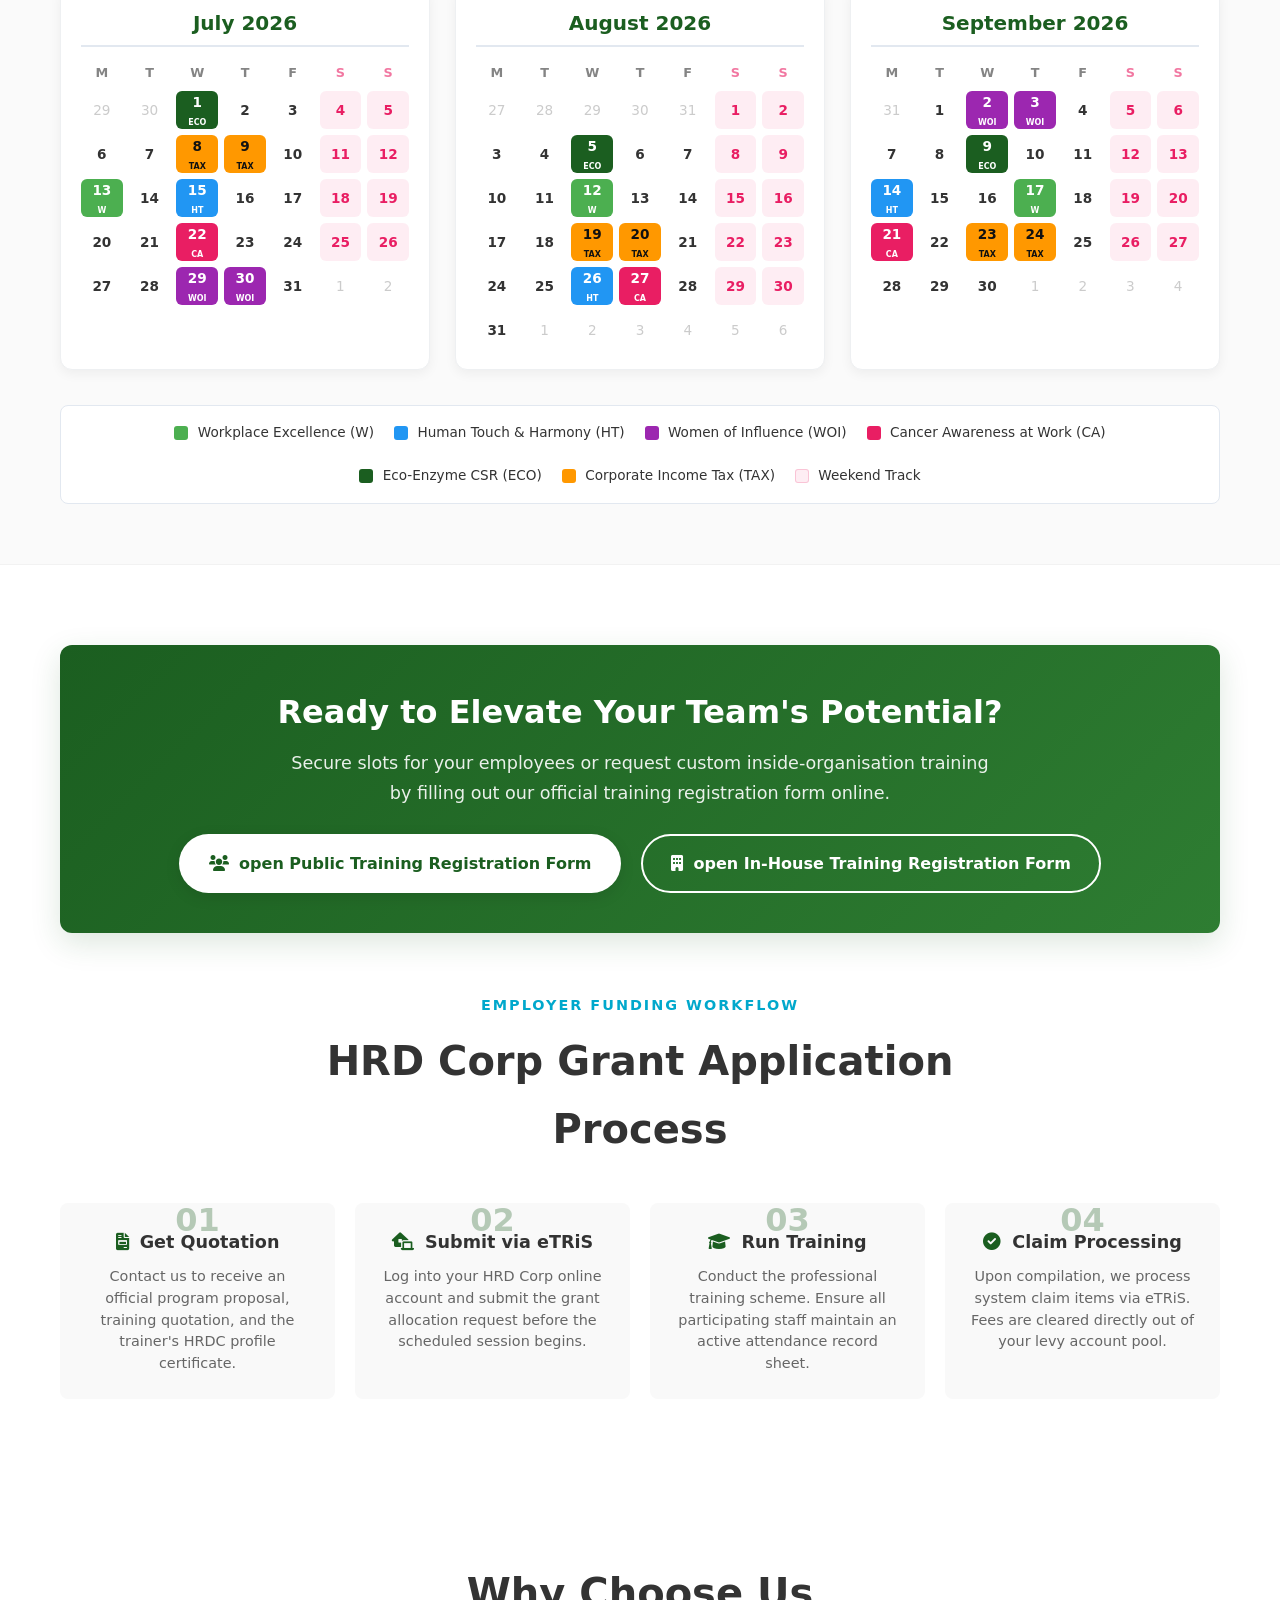
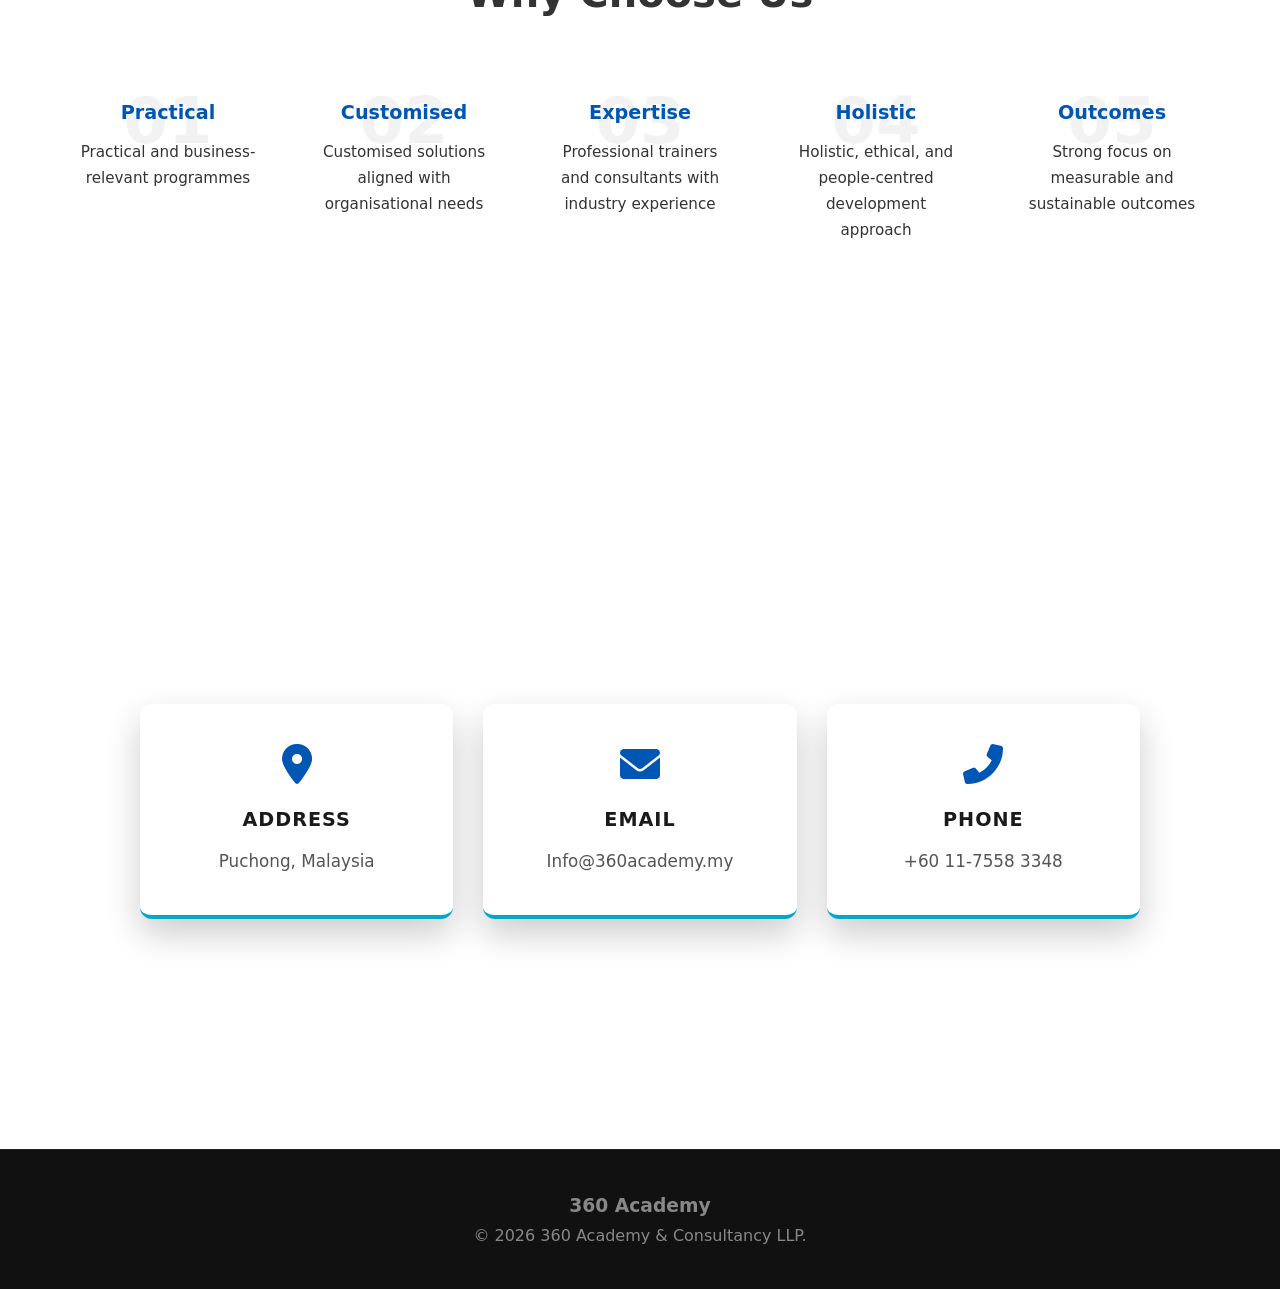
==== commit d8d64885: "updated website - training calendar, early bird" ====
--- a/index.html
+++ b/index.html
@@ -126,6 +126,24 @@
 						</li>
 						<li>
 							<a
+								href="#privileges"
+								class="nav-link"
+								data-en="Privileges"
+								data-cn="早鸟特惠"
+								>Privileges</a
+							>
+						</li>
+						<li>
+							<a
+								href="#calendar"
+								class="nav-link"
+								data-en="Calendar"
+								data-cn="培训日历"
+								>Calendar</a
+							>
+						</li>
+						<li>
+							<a
 								href="#why-us"
 								class="nav-link"
 								data-en="Why Us"
@@ -170,6 +188,7 @@
 			</div>
 		</header>
 
+		<!-- Hero Section -->
 		<section
 			id="home"
 			class="hero"
@@ -178,8 +197,6 @@
 			<div class="hero-overlay"></div>
 			<div class="container hero-content" style="width: 100%; position: relative; z-index: 2;">
 				<div style="display: flex; align-items: flex-start; gap: 40px; flex-wrap: wrap; width: 100%;">
-					
-					<!-- HRDC Logo Container -->
 					<div style="flex: 0 0 auto; max-width: 230px; width: 100%; margin-top: -10px; position: relative; z-index: 5;">
 						<img
 							src="hrdc-logo.png"
@@ -187,8 +204,6 @@
 							style="width: 100%; height: auto; object-fit: contain;"
 						/>
 					</div>
-
-					<!-- Text Side Content -->
 					<div style="flex: 1; min-width: 280px;">
 						<div class="en-content">
 							<span class="hero-tag" style="display: inline-block; margin-bottom: 15px;">360° Learning • 360° Well-being • 360° Leadership • 360° Sustainability</span>
@@ -200,16 +215,8 @@
 								We empower individuals, organisations, and communities through professional training, consultancy, leadership development, workplace well-being, and sustainable growth initiatives.
 							</p>
 							<div class="hero-btns" style="display: flex; gap: 15px; flex-wrap: wrap;">
-								<a
-									href="#services"
-									class="btn btn-primary"
-									>Our Services</a
-								>
-								<a
-									href="#contact"
-									class="btn btn-outline"
-									>Get in Touch</a
-								>
+								<a href="#services" class="btn btn-primary">Our Services</a>
+								<a href="#contact" class="btn btn-outline">Get in Touch</a>
 							</div>
 						</div>
 						<div class="cn-content">
@@ -220,28 +227,17 @@
 							</p>
 							<p style="margin-bottom: 30px; line-height: 1.6;">我们通过专业培训、咨询服务、领导力发展、职场健康与永续成长方案，协助个人、组织及社区实现全面发展。</p>
 							<div class="hero-btns" style="display: flex; gap: 15px; flex-wrap: wrap;">
-								<a
-									href="#services"
-									class="btn btn-primary"
-									>我们的服务</a
-								>
-								<a
-									href="#contact"
-									class="btn btn-outline"
-									>联系我们</a
-								>
+								<a href="#services" class="btn btn-primary">我们的服务</a>
+								<a href="#contact" class="btn btn-outline">联系我们</a>
 							</div>
 						</div>
 					</div>
-
 				</div>
 			</div>
 		</section>
 
-		<section
-			id="about"
-			class="section"
-		>
+		<!-- About Section -->
+		<section id="about" class="section">
 			<div class="container">
 				<div class="center-header">
 					<h4 class="section-subtitle">
@@ -253,16 +249,11 @@
 						<span class="cn-content">我们是谁</span>
 					</h2>
 					<div class="en-content">
-						<p>
-							360 Academy & Consultancy LLP is a professional training and consultancy firm serving corporate and SME clients in Malaysia and the regional market. We specialise in
-							delivering holistic learning and advisory solutions that address organisational and individual development needs.
-						</p>
+						<p>360 Academy & Consultancy LLP is a professional training and consultancy firm serving corporate and SME clients in Malaysia and the regional market. We specialise in delivering holistic learning and advisory solutions that address organisational and individual development needs.</p>
 						<p>Our approach combines professional knowledge, real-world application, and ethical values to create meaningful and sustainable impact for our clients.</p>
 					</div>
 					<div class="cn-content">
-						<p>
-							360学院与咨询合伙企业是一家专业的培训与咨询机构，服务对象涵盖马来西亚及区域市场的企业与中小型企业。我们专注于提供全方位的学习与咨询解决方案，满足组织与个人发展的多元需求。
-						</p>
+						<p>360学院与咨询合伙企业是一家专业的培训与咨询机构，服务对象涵盖马来西亚及区域市场的企业与中小型企业。我们专注于提供全方位的学习与咨询解决方案，满足组织与个人发展的多元需求。</p>
 						<p>我们结合专业知识、实践应用与道德价值，为客户创造具持续性的成果。</p>
 					</div>
 				</div>
@@ -275,7 +266,6 @@
 						<p class="en-content">To be a trusted partner in lifelong learning and organisational excellence.</p>
 						<p class="cn-content">成为值得信赖的终身学习与组织卓越发展伙伴。</p>
 					</div>
-
 					<div class="vmv-card">
 						<div class="icon-box-small"><i class="fas fa-bullseye"></i></div>
 						<h3 class="en-content">Mission</h3>
@@ -297,7 +287,6 @@
 							</ul>
 						</div>
 					</div>
-
 					<div class="vmv-card">
 						<div class="icon-box-small"><i class="fas fa-gem"></i></div>
 						<h3 class="en-content">Core Values</h3>
@@ -325,17 +314,12 @@
 			</div>
 		</section>
 
-		<section
-			id="trainer"
-			class="section bg-light"
-		>
+		<!-- Trainer Section -->
+		<section id="trainer" class="section bg-light">
 			<div class="container">
 				<div class="split-layout trainer-layout">
 					<div class="split-image" style="position: relative;">
-						<img
-							src="profile.png"
-							alt="Andrew Liew"
-						/>
+						<img src="profile.png" alt="Andrew Liew" />
 						<div class="floating-name-card" style="position: relative; top: auto; left: auto; transform: none; margin-top: 15px; box-shadow: 0 4px 15px rgba(0,0,0,0.08); text-align: center; width: 100%; max-width: 100%;">
 							<h4>Liew Chei Peng (Andrew)</h4>
 							<span>HRDC Accredited Trainer</span>
@@ -347,47 +331,23 @@
 							<span class="cn-content">培训师简介</span>
 						</h4>
 						<h2 class="section-title">Liew Chei Peng (Andrew)</h2>
-
-						<div class="en-content">
-							<p>
-								<strong>Liew Chei Peng (Andrew)</strong> has spent over three decades building and transforming companies across multiple industries — from tax consultancy and property
-								development to education, technology, oil & gas, and beyond. As a CFO, COO, and Client Director in multinational organisations, he led teams, shaped strategies, and
-								guided businesses through change.
-							</p>
-							<p>
-								Beyond corporate leadership, Andrew has devoted many years to ethical and sages education, integrating timeless wisdom with modern learning approaches. Driven by a deep
-								interest in health, nutrition, and lifelong learning, he pursued professional studies in diet, nutrition, and nutritional therapy. Today, he combines his expertise in
-								finance, ethical education, and the science of wellness to help individuals and organisations grow with clarity, balance, and purpose.
-							</p>
-							<p>
-								<strong>As an HRDC Accredited Trainer, Andrew continues his mission:</strong><br />
-								To empower people with practical knowledge, foster healthier workplaces, and inspire meaningful transformation from within.
-							</p>
-						</div>
-
-						<div class="cn-content">
-							<p>
-								<strong>廖志平（Andrew）</strong>在企业界打拼超过三十年，涉足税务咨询、房地产开发、建筑、石油天然气、科技、教育、娱乐与餐饮等多个领域。作为跨国公司的 CFO、COO
-								和客户总监，他带领团队、制定战略，并推动企业不断成长与转型。
-							</p>
-							<p>
-								除了企业管理经验外，Andrew 多年来专注于伦理教育与贤者教育（Sages
-								Education），将古老智慧与现代学习方法结合起来。出于对健康与营养的热爱，他进修营养学与营养治疗课程，把企业管理经验、伦理教育理念与身心健康科学整合，帮助个人与企业在压力时代中找回平衡与方向。
-							</p>
-							<p>
-								<strong>如今，作为 HRDC 认证培训师，他的使命是：</strong><br />
-								让知识更实用、让职场更健康、让转变从内在开始。
-							</p>
+						<div class="en-content">
+							<p><strong>Liew Chei Peng (Andrew)</strong> has spent over three decades building and transforming companies across multiple industries — from tax consultancy and property development to education, technology, oil & gas, and beyond. As a CFO, COO, and Client Director in multinational organisations, he led teams, shaped strategies, and guided businesses through change.</p>
+							<p>Beyond corporate leadership, Andrew has devoted many years to ethical and sages education, integrating timeless wisdom with modern learning approaches. Driven by a deep interest in health, nutrition, and lifelong learning, he pursued professional studies in diet, nutrition, and nutritional therapy. Today, he combines his expertise in finance, ethical education, and the science of wellness to help individuals and organisations grow with clarity, balance, and purpose.</p>
+							<p><strong>As an HRDC Accredited Trainer, Andrew continues his mission:</strong><br />To empower people with practical knowledge, foster healthier workplaces, and inspire meaningful transformation from within.</p>
+						</div>
+						<div class="cn-content">
+							<p><strong>廖志平（Andrew）</strong>在企业界打拼超过三十年，涉足税务咨询、房地产开发、建筑、石油天然气、科技、教育、娱乐与餐饮等多个领域。作为跨国公司的 CFO、COO 和客户总监，他带领团队、制定战略，并推动企业不断成长与转型。</p>
+							<p>除了企业领导经验，Andrew多年来致力于圣贤道德教育，将古老智慧与现代学习方法相结合。在对健康、营养和终身学习的浓厚兴趣驱动下，他深入研修了饮食、营养及营养疗法专业知识。如今，他结合自己在财务、道德教育和健康科学领域的专业经验，帮助个人和组织以清晰、平衡和充满目标感的方式稳步成长。</p>
+							<p><strong>如今，作为 HRDC 认证培训师，他的使命是：</strong><br />让知识更实用、让职场更健康、让转变从内在开始。</p>
 						</div>
 					</div>
 				</div>
 			</div>
 		</section>
 
-		<section
-			id="services"
-			class="section"
-		>
+		<!-- Services Section -->
+		<section id="services" class="section">
 			<div class="container">
 				<div class="center-header">
 					<h4 class="section-subtitle">
@@ -399,7 +359,6 @@
 						<span class="cn-content">我们的服务</span>
 					</h2>
 				</div>
-
 				<div class="services-grid two-col-grid">
 					<div class="service-card">
 						<div class="icon-box"><i class="fas fa-chalkboard-teacher"></i></div>
@@ -410,9 +369,7 @@
 								<li>Leadership and management development</li>
 								<li>Business, finance, compliance, and professional skills training</li>
 								<li>Personal effectiveness and workplace capability programmes</li>
-								<li>
-									Workplace health-awareness training covering lifestyle factors, general nutrition awareness, stress management, holistic wellbeing principles and cancer awareness.
-								</li>
+								<li>Workplace health-awareness training covering lifestyle factors, general nutrition awareness, stress management, holistic wellbeing principles and cancer awareness.</li>
 							</ul>
 						</div>
 						<div class="cn-content">
@@ -426,7 +383,6 @@
 							</ul>
 						</div>
 					</div>
-
 					<div class="service-card">
 						<div class="icon-box"><i class="fas fa-chart-line"></i></div>
 						<div class="en-content">
@@ -456,10 +412,8 @@
 			</div>
 		</section>
 
-		<section
-			id="courses"
-			class="section bg-light"
-		>
+		<!-- Course Portfolio Section -->
+		<section id="courses" class="section bg-light">
 			<div class="container">
 				<div class="center-header">
 					<h2 class="section-title">
@@ -467,7 +421,6 @@
 						<span class="cn-content">课程组合</span>
 					</h2>
 				</div>
-
 				<div class="course-table-wrapper">
 					<!-- English Portfolio Table -->
 					<table class="course-table en-content">
@@ -662,10 +615,591 @@
 			</div>
 		</section>
 
-		<section
-			id="why-us"
-			class="section"
-		>
+		<!-- Early Bird Privileges Section -->
+		<section id="privileges" class="section" style="background: var(--bg-light, #fdfdfd); border-top: 1px solid rgba(0,0,0,0.05);">
+			<div class="container">
+				<div class="center-header" style="text-align: center; margin-bottom: 40px;">
+					<h4 class="section-subtitle">
+						<span class="en-content">Unlock Exclusive Savings & Learning Resources</span>
+						<span class="cn-content">解锁专属特惠与系统化学习资源</span>
+					</h4>
+					<h2 class="section-title">
+						<span class="en-content">Early Registration Privileges</span>
+						<span class="cn-content">早鸟报名特别优惠权益</span>
+					</h2>
+					<p style="font-size: 0.95rem; color: #666; margin-top: -10px; font-style: italic;">
+						<span class="en-content">
+							References: For full program terms, refer to 
+							<a href="hrdc_early_registration_flyer_10-6.pdf" target="_blank" style="color: #1b5e20; font-weight: bold; text-decoration: underline;" title="Click to view Early Registration Flyer">
+								hrdc_early_registration_flyer_10-6.pdf <i class="fas fa-file-pdf" style="margin-left: 3px;"></i>
+							</a>.
+						</span>
+						<span class="cn-content">
+							详情规范：完整条款请见参考文件 
+							<a href="hrdc_early_registration_flyer_10-6.pdf" target="_blank" style="color: #1b5e20; font-weight: bold; text-decoration: underline;" title="点击查看早鸟特惠文件">
+								hrdc_early_registration_flyer_10-6.pdf <i class="fas fa-file-pdf" style="margin-left: 3px;"></i>
+							</a>。
+						</span>
+					</p>
+				</div>
+
+				<!-- Pricing Schedule Tables -->
+				<div style="margin-bottom: 45px;">
+					<h3 style="color: #1b5e20; font-size: 1.3rem; margin-bottom: 15px; border-left: 4px solid #1b5e20; padding-left: 10px;">
+						<span class="en-content">Public Course Training Fee Schedule</span>
+						<span class="cn-content">公开课程培训费用标准</span>
+					</h3>
+					<div class="course-table-wrapper">
+						<table class="course-table">
+							<thead>
+								<tr>
+									<th style="width: 45%;"><span class="en-content">Registration Type</span><span class="cn-content">报名类型</span></th>
+									<th style="width: 25%; text-align: center;"><span class="en-content">Status</span><span class="cn-content">状态提示</span></th>
+									<th style="width: 30%; text-align: right;"><span class="en-content">Fee per Participant</span><span class="cn-content">每位学员费用</span></th>
+								</tr>
+							</thead>
+							<tbody>
+								<tr>
+									<td><strong><span class="en-content">Standard Fee</span><span class="cn-content">标准注册费</span></strong></td>
+									<td style="text-align: center; color: #888;">—</td>
+									<td style="text-align: right; font-weight: 600; color: var(--text-dark, #333);">RM 1,750</td>
+								</tr>
+								<tr style="background-color: rgba(46,125,50,0.04);">
+									<td><strong><span class="en-content">Early Registration</span><span class="cn-content">早鸟优惠报名</span></strong></td>
+									<td style="text-align: center;"><span style="background: #2e7d32; color:#fff; padding:2px 8px; border-radius:4px; font-size:0.8rem; font-weight:bold;">SAVE RM250</span></td>
+									<td style="text-align: right; font-weight: 700; color: #1b5e20;">RM 1,500</td>
+								</tr>
+								<tr>
+									<td><strong><span class="en-content">Group Registration (3-5 participants)</span><span class="cn-content">团队报名 (3-5人)</span></strong></td>
+									<td style="text-align: center;"><span style="background: #ff9800; color:#111; padding:2px 8px; border-radius:4px; font-size:0.8rem; font-weight:bold;">GROUP BONUS</span></td>
+									<td style="text-align: right; font-weight: 600; color: var(--text-dark, #333);">RM 1,450</td>
+								</tr>
+								<tr style="background-color: rgba(27,94,32,0.06);">
+									<td><strong><span class="en-content">Group Registration (6+ participants)</span><span class="cn-content">大团队报名 (6人或以上)</span></strong></td>
+									<td style="text-align: center;"><span style="background: #e91e63; color:#fff; padding:2px 8px; border-radius:4px; font-size:0.8rem; font-weight:bold;">BEST VALUE</span></td>
+									<td style="text-align: right; font-weight: 700; color: #e91e63;">RM 1,350</td>
+								</tr>
+							</tbody>
+						</table>
+					</div>
+					
+					<!-- Rules Bullet points -->
+					<div style="margin-top: 15px; background: rgba(0,0,0,0.02); padding: 15px; border-radius: 6px; border: 1px dashed #ccc; font-size: 0.9rem; line-height: 1.6;">
+						<div class="en-content">
+							<ul style="margin: 0; padding-left: 20px; color: #555;">
+								<li><strong>July programmes</strong> - Automatically eligible for the above privileges.</li>
+								<li><strong>Aug & Sept programmes</strong> - Register at least <strong>30 days before the commencement</strong> of the specific programmes to enjoy the above privileges.</li>
+							</ul>
+						</div>
+						<div class="cn-content">
+							<ul style="margin: 0; padding-left: 20px; color: #555;">
+								<li><strong>7月份课程项目：</strong> 均无条件自动享有上述所有专属早鸟与团队特惠权益。</li>
+								<li><strong>8月与9月份课程项目：</strong> 须于各课程<strong>正式开课前 30 天</strong>完成报名登记，方可享有上述特惠。</li>
+							</ul>
+						</div>
+					</div>
+				</div>
+
+				<!-- Upgraded Learning Ecosystem Perks Grid -->
+				<div style="margin-bottom: 45px;">
+					<h3 style="color: #1b5e20; font-size: 1.3rem; margin-bottom: 20px; border-left: 4px solid #1b5e20; padding-left: 10px;">
+						<span class="en-content">What You Get with Early Registration</span>
+						<span class="cn-content">早鸟报名包含的核心权益增值</span>
+					</h3>
+					<div class="services-grid" style="grid-template-columns: repeat(auto-fit, minmax(280px, 1fr)); gap: 20px;">
+						
+						<!-- Perk 1 -->
+						<div class="service-card" style="padding: 20px; box-shadow: 0 2px 8px rgba(0,0,0,0.04);">
+							<div style="font-size: 1.5rem; color: #1b5e20; margin-bottom: 10px;"><i class="fas fa-piggy-bank"></i></div>
+							<div class="en-content">
+								<h4 style="margin-bottom: 5px; font-size: 1.1rem; color: var(--text-dark, #333);">Savings of Up to RM250</h4>
+								<p style="font-size: 0.88rem; color: #666; margin: 0;">Direct tuition savings per participant versus the standard reference registration fee.</p>
+							</div>
+							<div class="cn-content">
+								<h4 style="margin-bottom: 5px; font-size: 1.1rem; color: var(--text-dark, #333);">最高可省 RM250</h4>
+								<p style="font-size: 0.88rem; color: #666; margin: 0;">对比标准常规收费标准，早鸟学员每人可直接享受可观的学费减免优惠。</p>
+							</div>
+						</div>
+
+						<!-- Perk 2 -->
+						<div class="service-card" style="padding: 20px; box-shadow: 0 2px 8px rgba(0,0,0,0.04);">
+							<div style="font-size: 1.5rem; color: #1b5e20; margin-bottom: 10px;"><i class="fas fa-toolbox"></i></div>
+							<div class="en-content">
+								<h4 style="margin-bottom: 5px; font-size: 1.1rem; color: var(--text-dark, #333);">Complimentary Workplace Action Toolkit</h4>
+								<p style="font-size: 0.88rem; color: #666; margin: 0;">Get access to ready-to-use, on-the-job execution resources to empower daily practice.*</p>
+							</div>
+							<div class="cn-content">
+								<h4 style="margin-bottom: 5px; font-size: 1.1rem; color: var(--text-dark, #333);">赠送职场实战工具包</h4>
+								<p style="font-size: 0.88rem; color: #666; margin: 0;">获得即学即用的岗位实战资源配套，为日常工作的落地执行深度赋能。*</p>
+							</div>
+						</div>
+
+						<!-- Perk 3 -->
+						<div class="service-card" style="padding: 20px; box-shadow: 0 2px 8px rgba(0,0,0,0.04);">
+							<div style="font-size: 1.5rem; color: #1b5e20; margin-bottom: 10px;"><i class="fas fa-paste"></i></div>
+							<div class="en-content">
+								<h4 style="margin-bottom: 5px; font-size: 1.1rem; color: var(--text-dark, #333);">Practical Templates & Checklists</h4>
+								<p style="font-size: 0.88rem; color: #666; margin: 0;">Structured tools engineered specifically to support seamless implementation pipelines.*</p>
+							</div>
+							<div class="cn-content">
+								<h4 style="margin-bottom: 5px; font-size: 1.1rem; color: var(--text-dark, #333);">实用模板与精细化清单</h4>
+								<p style="font-size: 0.88rem; color: #666; margin: 0;">提供结构化的专业工具与核对清单，确保课程知识能够顺畅应用到业务流程中。*</p>
+							</div>
+						</div>
+
+						<!-- Perk 4 -->
+						<div class="service-card" style="padding: 20px; box-shadow: 0 2px 8px rgba(0,0,0,0.04);">
+							<div style="font-size: 1.5rem; color: #1b5e20; margin-bottom: 10px;"><i class="fas fa-book-reader"></i></div>
+							<div class="en-content">
+								<h4 style="margin-bottom: 5px; font-size: 1.1rem; color: var(--text-dark, #333);">Access to Learning Resource Library</h4>
+								<p style="font-size: 0.88rem; color: #666; margin: 0;">Unlock curated learning materials optimized to foster continuous professional growth.*</p>
+							</div>
+							<div class="cn-content">
+								<h4 style="margin-bottom: 5px; font-size: 1.1rem; color: var(--text-dark, #333);">专享在线学习资源库</h4>
+								<p style="font-size: 0.88rem; color: #666; margin: 0;">开放精心筛选优化的知识资源库，为个人的全方位持续性成长提供长期养分。*</p>
+							</div>
+						</div>
+
+						<!-- Perk 5 -->
+						<div class="service-card" style="padding: 20px; box-shadow: 0 2px 8px rgba(0,0,0,0.04);">
+							<div style="font-size: 1.5rem; color: #1b5e20; margin-bottom: 10px;"><i class="fas fa-comments"></i></div>
+							<div class="en-content">
+								<h4 style="margin-bottom: 5px; font-size: 1.1rem; color: var(--text-dark, #333);">Post-Training Coaching Session</h4>
+								<p style="font-size: 0.88rem; color: #666; margin: 0;">Personalized dynamic follow-up consultations conducted after full programme completion.</p>
+							</div>
+							<div class="cn-content">
+								<h4 style="margin-bottom: 5px; font-size: 1.1rem; color: var(--text-dark, #333);">课后跟进辅导课</h4>
+								<p style="font-size: 0.88rem; color: #666; margin: 0;">在培训项目圆满结束之后，提供定制化的延伸指导与针对性答疑跟进。</p>
+							</div>
+						</div>
+
+						<!-- Perk 6 -->
+						<div class="service-card" style="padding: 20px; box-shadow: 0 2px 8px rgba(0,0,0,0.04);">
+							<div style="font-size: 1.5rem; color: #1b5e20; margin-bottom: 10px;"><i class="fas fa-check-double"></i></div>
+							<div class="en-content">
+								<h4 style="margin-bottom: 5px; font-size: 1.1rem; color: var(--text-dark, #333);">HRDC Claimable</h4>
+								<p style="font-size: 0.88rem; color: #666; margin: 0;">Eligible for complete levy fund utilization, subject entirely to employer approval workflows.</p>
+							</div>
+							<div class="cn-content">
+								<h4 style="margin-bottom: 5px; font-size: 1.1rem; color: var(--text-dark, #333);">HRDC 拨款可全额报销</h4>
+								<p style="font-size: 0.88rem; color: #666; margin: 0;">符合 HRD Corp 基金申请要求，根据雇主的正常线上拨款审批流程进行支付。</p>
+							</div>
+						</div>
+
+					</div>
+					<p style="font-size: 0.82rem; color: #777; margin-top: 10px; font-style: italic;">* <span class="en-content">where applicable based on training details</span><span class="cn-content">根据实际课程大纲性质在适用情况下提供</span></p>
+				</div>
+
+				<!-- Separate In-House Alternative Breakdown Layout -->
+				<div style="background: rgba(27,94,32,0.03); border: 1px solid rgba(27,94,32,0.12); padding: 30px; border-radius: 10px;">
+					<h3 style="color: #1b5e20; font-size: 1.25rem; margin-top: 0; margin-bottom: 20px; display: flex; align-items: center; gap: 8px;">
+						<i class="fas fa-hotel"></i>
+						<span class="en-content">In-House Corporate Training Alternative</span>
+						<span class="cn-content">企业专属定制内部培训（内训模式）</span>
+					</h3>
+					
+					<div style="display: grid; grid-template-columns: repeat(auto-fit, minmax(220px, 1fr)); gap: 20px; font-size: 0.92rem; line-height: 1.5;">
+						<div>
+							<strong style="color: #1b5e20; display: block; margin-bottom: 2px;"><span class="en-content">FEE</span><span class="cn-content">费用标准</span></strong>
+							<span class="en-content">Based on Quotation</span><span class="cn-content">根据客户定制需求提供正式报价</span>
+						</div>
+						<div>
+							<strong style="color: #1b5e20; display: block; margin-bottom: 2px;"><span class="en-content">VENUE</span><span class="cn-content">培训地点</span></strong>
+							<span class="en-content">Client's Premises or Designated Venue</span><span class="cn-content">客户公司内部场所或指定的外部会场/酒店</span>
+						</div>
+						<div>
+							<strong style="color: #1b5e20; display: block; margin-bottom: 2px;"><span class="en-content">TRAINING DATE</span><span class="cn-content">培训日期</span></strong>
+							<span class="en-content">Flexible Arrangement</span><span class="cn-content">时间高度灵活（配合企业排班计划确定）</span>
+						</div>
+						<div>
+							<strong style="color: #1b5e20; display: block; margin-bottom: 2px;"><span class="en-content">HRDC STATUS</span><span class="cn-content">基金合规状态</span></strong>
+							<span class="en-content">Claimable (subject to employer grant approval)</span><span class="cn-content">100% 可申报（须通过雇主网上的拨款资助审批）</span>
+						</div>
+					</div>
+
+					<div style="margin-top: 20px; padding-top: 15px; border-top: 1px solid rgba(0,0,0,0.06); font-size: 0.9rem; color: #444;">
+						<strong style="color: #1b5e20;"><span class="en-content">RECOMMENDED CLASS SIZE:</span><span class="cn-content">建议参训班级人数规模：</span></strong>
+						<span class="en-content">Soft Skills (Up to 50 Participants) | Technical Programmes (Up to 25 Participants). Capacity depends on training room size.</span>
+						<span class="cn-content">通用软实力课程（上限 50 人）| 专业技术类课程（上限 25 人）。具体容纳上限视培训教室实际空间而定。</span>
+					</div>
+				</div>
+
+				<div style="text-align: center; margin-top: 30px; font-weight: 700; color: #1b5e20; font-size: 1.1rem; letter-spacing: 0.5px;">
+					<span class="en-content">Register Early. Save More. Learn Better.</span>
+					<span class="cn-content">早一步报名 • 省更多费用 • 享更好成效</span>
+				</div>
+
+			</div>
+		</section>
+
+		<!-- 2026 Training Calendar -->
+		<section id="calendar" class="section" style="padding: 60px 20px; background: #fafafa;">
+			<div class="container" style="max-width: 1200px; margin: 0 auto;">
+				
+				<style>
+					.badge-pill { display: inline-block; color: #fff; padding: 4px 10px; border-radius: 4px; font-size: 0.85rem; font-weight: bold; margin: 2px; }
+					.cal-card { background: #fff; padding: 20px; border-radius: 12px; box-shadow: 0 4px 12px rgba(0,0,0,0.05); text-align: center; border: 1px solid #eef0f2; }
+					.cal-grid-header { display: grid; grid-template-columns: repeat(7, 1fr); gap: 6px; font-size: 0.8rem; font-weight: bold; margin-bottom: 8px; opacity: 0.6; }
+					.cal-grid-days { display: grid; grid-template-columns: repeat(7, 1fr); gap: 6px; font-size: 0.85rem; }
+					.day-box { min-height: 38px; display: flex; flex-direction: column; justify-content: center; align-items: center; border-radius: 6px; font-weight: 600; color: #333; background: transparent; }
+					.day-muted { opacity: 0.25; font-weight: normal; }
+					.day-solid-eco { background: #1b5e20 !important; color: #fff !important; }
+					.day-solid-tax { background: #ff9800 !important; color: #111 !important; }
+					.day-solid-w { background: #4caf50 !important; color: #fff !important; }
+					.day-solid-ht { background: #2196f3 !important; color: #fff !important; }
+					.day-solid-ca { background: #e91e63 !important; color: #fff !important; }
+					.day-solid-woi { background: #9c27b0 !important; color: #fff !important; }
+					.day-weekend { background: rgba(233,30,99,0.08); color: #e91e63; }
+					.sub-tag { font-size: 0.5rem; font-weight: bold; display: block; margin-top: 1px; text-transform: uppercase; }
+				</style>
+
+				<!-- Header -->
+				<div class="center-header" style="text-align: center; margin-bottom: 40px;">
+					<h4 class="section-subtitle">
+						<span class="en-content">Public Training Schedule</span>
+						<span class="cn-content">公开培训计划</span>
+					</h4>
+					<h2 class="section-title">
+						<span class="en-content">2026 Training Calendar</span>
+						<span class="cn-content">2026年度 培训日历</span>
+					</h2>
+					<p style="font-size: 0.9rem; color: #888; margin-top: -10px;">
+						<span class="en-content">Updated: 9/6/2026 | Flagship HRDC Claimable Courses</span>
+						<span class="cn-content">更新日期：2026年6月9日 | HRDC 基金可全额拨款课程</span>
+					</p>
+				</div>
+
+				<!-- Flagship Course Schedule Table Grid -->
+				<div class="course-table-wrapper" style="margin-bottom: 40px;">
+					<table class="course-table">
+						<thead>
+							<tr>
+								<th style="width: 5%;">No</th>
+								<th style="width: 50%;">
+									<span class="en-content">Course Title</span>
+									<span class="cn-content">课程名称</span>
+								</th>
+								<th style="width: 45%;">
+									<span class="en-content">Schedule Date up to Sept 2026</span>
+									<span class="cn-content">预定公开培训日期 (直至2026年9月)</span>
+								</th>
+							</tr>
+						</thead>
+						<tbody>
+							<tr>
+								<td>1</td>
+								<td>
+									<strong>
+										<span class="en-content">The Art of Speaking for Workplace Excellence</span>
+										<span class="cn-content">卓越职场沟通：专业表达与演说艺术</span>
+									</strong> <span style="color:#4caf50; font-weight:bold; font-size:0.8rem;">[W]</span>
+								</td>
+								<td><span class="badge" style="background:#4caf50; color:#fff; padding:3px 8px; border-radius:4px; font-size:0.85rem; margin:2px; display:inline-block;">13-Jul</span> <span class="badge" style="background:#4caf50; color:#fff; padding:3px 8px; border-radius:4px; font-size:0.85rem; margin:2px; display:inline-block;">12-Aug</span> <span class="badge" style="background:#4caf50; color:#fff; padding:3px 8px; border-radius:4px; font-size:0.85rem; margin:2px; display:inline-block;">17-Sep</span></td>
+							</tr>
+							<tr>
+								<td>2</td>
+								<td>
+									<strong>
+										<span class="en-content">Excellence. Power with a Human Touch</span>
+										<span class="cn-content">以人为本的卓越经营——建立和谐职场文化</span>
+									</strong> <span style="color:#2196f3; font-weight:bold; font-size:0.8rem;">[HT]</span>
+								</td>
+								<td><span class="badge" style="background:#2196f3; color:#fff; padding:3px 8px; border-radius:4px; font-size:0.85rem; margin:2px; display:inline-block;">15-Jul</span> <span class="badge" style="background:#2196f3; color:#fff; padding:3px 8px; border-radius:4px; font-size:0.85rem; margin:2px; display:inline-block;">26-Aug</span> <span class="badge" style="background:#2196f3; color:#fff; padding:3px 8px; border-radius:4px; font-size:0.85rem; margin:2px; display:inline-block;">14-Sep</span></td>
+							</tr>
+							<tr>
+								<td>3</td>
+								<td>
+									<strong>
+										<span class="en-content">Women of Influence at Work: Developing Poise, Strength & Professional Presence</span>
+										<span class="cn-content">职场影响力女性：培养优雅风范、内在力量与专业形象</span>
+									</strong> <span style="color:#9c27b0; font-weight:bold; font-size:0.8rem;">[WOI]</span>
+								</td>
+								<td><span class="badge" style="background:#9c27b0; color:#fff; padding:3px 8px; border-radius:4px; font-size:0.85rem; margin:2px; display:inline-block;">29 & 30 July</span> <span class="badge" style="background:#9c27b0; color:#fff; padding:3px 8px; border-radius:4px; font-size:0.85rem; margin:2px; display:inline-block;">2 & 3 Sept</span></td>
+							</tr>
+							<tr>
+								<td>4</td>
+								<td>
+									<strong>
+										<span class="en-content">Cancer Awareness at Work: What Every Employee Should Know</span>
+										<span class="cn-content">职场癌症认知教育：每位员工都应了解的重要知识</span>
+									</strong> <span style="color:#e91e63; font-weight:bold; font-size:0.8rem;">[CA]</span>
+								</td>
+								<td><span class="badge" style="background:#e91e63; color:#fff; padding:3px 8px; border-radius:4px; font-size:0.85rem; margin:2px; display:inline-block;">22-Jul</span> <span class="badge" style="background:#e91e63; color:#fff; padding:3px 8px; border-radius:4px; font-size:0.85rem; margin:2px; display:inline-block;">27-Aug</span> <span class="badge" style="background:#e91e63; color:#fff; padding:3px 8px; border-radius:4px; font-size:0.85rem; margin:2px; display:inline-block;">21-Sep</span></td>
+							</tr>
+							<tr>
+								<td>5</td>
+								<td>
+									<strong style="color: #1b5e20;"><i class="fas fa-leaf"></i> [ECO] <span class="en-content">The Unique and Powerful CSR Programme - Transform your workplace with Eco-Enzyme</span><span class="cn-content">独特强大的企业社会责任（CSR）计划——环保酵素</span></strong>
+								</td>
+								<td><span class="badge" style="background:#1b5e20; color:#fff; padding:3px 8px; border-radius:4px; font-size:0.85rem; margin:2px; display:inline-block;">01-Jul</span> <span class="badge" style="background:#1b5e20; color:#fff; padding:3px 8px; border-radius:4px; font-size:0.85rem; margin:2px; display:inline-block;">05-Aug</span> <span class="badge" style="background:#1b5e20; color:#fff; padding:3px 8px; border-radius:4px; font-size:0.85rem; margin:2px; display:inline-block;">09-Sep</span></td>
+							</tr>
+							<tr>
+								<td>6</td>
+								<td>
+									<strong style="color: #ff9800;"><i class="fas fa-calculator"></i> [TAX] <span class="en-content">Essential Corporate Income Tax Mastery for Malaysian Business</span><span class="cn-content">马来西亚企业必备：企业所得税实务精要</span></strong>
+								</td>
+								<td><span class="badge" style="background:#ff9800; color:#333; padding:3px 8px; border-radius:4px; font-size:0.85rem; font-weight:bold; margin:2px; display:inline-block;">8 & 9 July</span> <span class="badge" style="background:#ff9800; color:#333; padding:3px 8px; border-radius:4px; font-size:0.85rem; font-weight:bold; margin:2px; display:inline-block;">19 & 20 Aug</span> <span class="badge" style="background:#ff9800; color:#333; padding:3px 8px; border-radius:4px; font-size:0.85rem; font-weight:bold; margin:2px; display:inline-block;">23 & 24 Sept</span></td>
+							</tr>
+						</tbody>
+					</table>
+				</div>
+
+				<!-- Dynamic Calendar Component Layout -->
+				<div style="display: grid; grid-template-columns: repeat(auto-fit, minmax(320px, 1fr)); gap: 25px; margin-top: 20px;">
+					
+					<!-- JULY 2026 -->
+					<div class="cal-card">
+						<h3 style="margin: 0 0 15px 0; font-size: 1.25rem; color: #1b5e20; border-bottom: 2px solid #e2e8f0; padding-bottom: 5px;">July 2026</h3>
+						<div class="cal-grid-header">
+							<div>M</div><div>T</div><div>W</div><div>T</div><div>F</div><div style="color:#e91e63;">S</div><div style="color:#e91e63;">S</div>
+						</div>
+						<div class="cal-grid-days">
+							<div class="day-box day-muted">29</div>
+							<div class="day-box day-muted">30</div>
+							<div class="day-box day-solid-eco" title="Eco-Enzyme CSR">1<span class="sub-tag">ECO</span></div>
+							<div class="day-box">2</div>
+							<div class="day-box">3</div>
+							<div class="day-box day-weekend">4</div>
+							<div class="day-box day-weekend">5</div>
+
+							<div class="day-box">6</div>
+							<div class="day-box">7</div>
+							<div class="day-box day-solid-tax" title="Corporate Income Tax">8<span class="sub-tag">TAX</span></div>
+							<div class="day-box day-solid-tax" title="Corporate Income Tax">9<span class="sub-tag">TAX</span></div>
+							<div class="day-box">10</div>
+							<div class="day-box day-weekend">11</div>
+							<div class="day-box day-weekend">12</div>
+
+							<div class="day-box day-solid-w" title="Workplace Excellence">13<span class="sub-tag">W</span></div>
+							<div class="day-box">14</div>
+							<div class="day-box day-solid-ht" title="Human Touch & Harmony">15<span class="sub-tag">HT</span></div>
+							<div class="day-box">16</div>
+							<div class="day-box">17</div>
+							<div class="day-box day-weekend">18</div>
+							<div class="day-box day-weekend">19</div>
+
+							<div class="day-box">20</div>
+							<div class="day-box">21</div>
+							<div class="day-box day-solid-ca" title="Cancer Awareness">22<span class="sub-tag">CA</span></div>
+							<div class="day-box">23</div>
+							<div class="day-box">24</div>
+							<div class="day-box day-weekend">25</div>
+							<div class="day-box day-weekend">26</div>
+
+							<div class="day-box">27</div>
+							<div class="day-box">28</div>
+							<div class="day-box day-solid-woi" title="Women of Influence">29<span class="sub-tag">WOI</span></div>
+							<div class="day-box day-solid-woi" title="Women of Influence">30<span class="sub-tag">WOI</span></div>
+							<div class="day-box">31</div>
+							<div class="day-box day-muted">1</div>
+							<div class="day-box day-muted">2</div>
+						</div>
+					</div>
+
+					<!-- AUGUST 2026 -->
+					<div class="cal-card">
+						<h3 style="margin: 0 0 15px 0; font-size: 1.25rem; color: #1b5e20; border-bottom: 2px solid #e2e8f0; padding-bottom: 5px;">August 2026</h3>
+						<div class="cal-grid-header">
+							<div>M</div><div>T</div><div>W</div><div>T</div><div>F</div><div style="color:#e91e63;">S</div><div style="color:#e91e63;">S</div>
+						</div>
+						<div class="cal-grid-days">
+							<div class="day-box day-muted">27</div><div class="day-box day-muted">28</div><div class="day-box day-muted">29</div><div class="day-box day-muted">30</div><div class="day-box day-muted">31</div>
+							<div class="day-box day-weekend">1</div>
+							<div class="day-box day-weekend">2</div>
+
+							<div class="day-box">3</div>
+							<div class="day-box">4</div>
+							<div class="day-box day-solid-eco" title="Eco-Enzyme CSR">5<span class="sub-tag">ECO</span></div>
+							<div class="day-box">6</div>
+							<div class="day-box">7</div>
+							<div class="day-box day-weekend">8</div>
+							<div class="day-box day-weekend">9</div>
+
+							<div class="day-box">10</div>
+							<div class="day-box">11</div>
+							<div class="day-box day-solid-w" title="Workplace Excellence">12<span class="sub-tag">W</span></div>
+							<div class="day-box">13</div>
+							<div class="day-box">14</div>
+							<div class="day-box day-weekend">15</div>
+							<div class="day-box day-weekend">16</div>
+
+							<div class="day-box">17</div>
+							<div class="day-box">18</div>
+							<div class="day-box day-solid-tax" title="Corporate Income Tax">19<span class="sub-tag">TAX</span></div>
+							<div class="day-box day-solid-tax" title="Corporate Income Tax">20<span class="sub-tag">TAX</span></div>
+							<div class="day-box">21</div>
+							<div class="day-box day-weekend">22</div>
+							<div class="day-box day-weekend">23</div>
+
+							<div class="day-box">24</div>
+							<div class="day-box">25</div>
+							<div class="day-box day-solid-ht" title="Human Touch & Harmony">26<span class="sub-tag">HT</span></div>
+							<div class="day-box day-solid-ca" title="Cancer Awareness">27<span class="sub-tag">CA</span></div>
+							<div class="day-box">28</div>
+							<div class="day-box day-weekend">29</div>
+							<div class="day-box day-weekend">30</div>
+							
+							<div class="day-box">31</div>
+							<div class="day-box day-muted">1</div><div class="day-box day-muted">2</div><div class="day-box day-muted">3</div><div class="day-box day-muted">4</div><div class="day-box day-muted">5</div><div class="day-box day-muted">6</div>
+						</div>
+					</div>
+
+					<!-- SEPTEMBER 2026 -->
+					<div class="cal-card">
+						<h3 style="margin: 0 0 15px 0; font-size: 1.25rem; color: #1b5e20; border-bottom: 2px solid #e2e8f0; padding-bottom: 5px;">September 2026</h3>
+						<div class="cal-grid-header">
+							<div>M</div><div>T</div><div>W</div><div>T</div><div>F</div><div style="color:#e91e63;">S</div><div style="color:#e91e63;">S</div>
+						</div>
+						<div class="cal-grid-days">
+							<div class="day-box day-muted">31</div>
+							<div class="day-box">1</div>
+							<div class="day-box day-solid-woi" title="Women of Influence">2<span class="sub-tag">WOI</span></div>
+							<div class="day-box day-solid-woi" title="Women of Influence">3<span class="sub-tag">WOI</span></div>
+							<div class="day-box">4</div>
+							<div class="day-box day-weekend">5</div>
+							<div class="day-box day-weekend">6</div>
+
+							<div class="day-box">7</div>
+							<div class="day-box">8</div>
+							<div class="day-box day-solid-eco" title="Eco-Enzyme CSR">9<span class="sub-tag">ECO</span></div>
+							<div class="day-box">10</div>
+							<div class="day-box">11</div>
+							<div class="day-box day-weekend">12</div>
+							<div class="day-box day-weekend">13</div>
+
+							<div class="day-box day-solid-ht" title="Human Touch & Harmony">14<span class="sub-tag">HT</span></div>
+							<div class="day-box">15</div>
+							<div class="day-box">16</div>
+							<div class="day-box day-solid-w" title="Workplace Excellence">17<span class="sub-tag">W</span></div>
+							<div class="day-box">18</div>
+							<div class="day-box day-weekend">19</div>
+							<div class="day-box day-weekend">20</div>
+
+							<div class="day-box day-solid-ca" title="Cancer Awareness">21<span class="sub-tag">CA</span></div>
+							<div class="day-box">22</div>
+							<div class="day-box day-solid-tax" title="Corporate Income Tax">23<span class="sub-tag">TAX</span></div>
+							<div class="day-box day-solid-tax" title="Corporate Income Tax">24<span class="sub-tag">TAX</span></div>
+							<div class="day-box">25</div>
+							<div class="day-box day-weekend">26</div>
+							<div class="day-box day-weekend">27</div>
+
+							<div class="day-box">28</div>
+							<div class="day-box">29</div>
+							<div class="day-box">30</div>
+							<div class="day-box day-muted">1</div><div class="day-box day-muted">2</div><div class="day-box day-muted">3</div><div class="day-box day-muted">4</div>
+						</div>
+					</div>
+
+				</div>
+
+				<!-- Unified Legend Component -->
+				<div style="margin-top: 35px; display: flex; flex-wrap: wrap; justify-content: center; gap: 20px; font-size: 0.85rem; background: #fff; padding: 15px; border-radius: 8px; border: 1px solid #e2e8f0;">
+					<div><span style="display:inline-block; width:14px; height:14px; background:#4caf50; border-radius:3px; vertical-align:middle; margin-right:5px;"></span> <span class="en-content">Workplace Excellence (W)</span><span class="cn-content">职场卓越系列 (W)</span></div>
+					<div><span style="display:inline-block; width:14px; height:14px; background:#2196f3; border-radius:3px; vertical-align:middle; margin-right:5px;"></span> <span class="en-content">Human Touch & Harmony (HT)</span><span class="cn-content">以人为本的卓越经营 (HT)</span></div>
+					<div><span style="display:inline-block; width:14px; height:14px; background:#9c27b0; border-radius:3px; vertical-align:middle; margin-right:5px;"></span> <span class="en-content">Women of Influence (WOI)</span><span class="cn-content">女性影响力发展 (WOI)</span></div>
+					<div><span style="display:inline-block; width:14px; height:14px; background:#e91e63; border-radius:3px; vertical-align:middle; margin-right:5px;"></span> <span class="en-content">Cancer Awareness at Work (CA)</span><span class="cn-content">职场癌症认知教育 (CA)</span></div>
+					<div><span style="display:inline-block; width:14px; height:14px; background:#1b5e20; border-radius:3px; vertical-align:middle; margin-right:5px;"></span> <span class="en-content">Eco-Enzyme CSR (ECO)</span><span class="cn-content">环保酵素社会责任 (ECO)</span></div>
+					<div><span style="display:inline-block; width:14px; height:14px; background:#ff9800; border-radius:3px; vertical-align:middle; margin-right:5px;"></span> <span class="en-content">Corporate Income Tax (TAX)</span><span class="cn-content">企业所得税实务 (TAX)</span></div>
+					<div><span style="display:inline-block; width:14px; height:14px; background:rgba(233,30,99,0.08); border:1px solid rgba(233,30,99,0.2); border-radius:3px; vertical-align:middle; margin-right:5px;"></span> <span class="en-content">Weekend Track</span><span class="cn-content">周末课程时段</span></div>
+				</div>
+
+			</div>
+		</section>
+
+		<!-- Actionable Registration & Guidelines Section -->
+		<section id="registration-guidelines" class="section" style="border-top: 1px solid rgba(0,0,0,0.05);">
+			<div class="container">
+				<!-- Registration Call To Action Box -->
+				<div style="background: linear-gradient(135deg, #1b5e20 0%, #2e7d32 100%); padding: 40px; border-radius: 12px; text-align: center; color: #ffffff; margin-bottom: 60px; box-shadow: 0 10px 30px rgba(27,94,32,0.15);">
+					<div class="en-content">
+						<h2 style="color: #ffffff; margin-bottom: 10px; font-size: 2rem;">Ready to Elevate Your Team's Potential?</h2>
+						<p style="opacity: 0.9; margin-bottom: 25px; font-size: 1.1rem; max-width: 700px; margin-left: auto; margin-right: auto;">Secure slots for your employees or request custom inside-organisation training by filling out our official training registration form online.</p>
+					</div>
+					<div class="cn-content">
+						<h2 style="color: #ffffff; margin-bottom: 10px; font-size: 2rem;">准备好提升您的团队潜能了吗？</h2>
+						<p style="opacity: 0.9; margin-bottom: 25px; font-size: 1.1rem; max-width: 700px; margin-left: auto; margin-right: auto;">请在线填写我们的官方培训报名表，以便为您的员工预留名额或申请定制化的企业内部培训方案。</p>
+					</div>
+					
+					<!-- Form Link CTA Grid -->
+					<div style="display: flex; gap: 20px; flex-wrap: wrap; justify-content: center; margin-top: 10px;">
+						<!-- Public Form Button -->
+						<a href="https://docs.google.com/forms/d/e/1FAIpQLSckhb9A8JQYjhLbNe63aFCA3GUOGEqtJ3qsF98_5XOA_NAn2A/viewform?usp=header" target="_blank" class="btn" style="background: #ffffff; color: #1b5e20; font-weight: bold; padding: 14px 28px; border-radius: 50px; text-decoration: none; display: inline-flex; align-items: center; gap: 10px; box-shadow: 0 4px 15px rgba(0,0,0,0.1); transition: transform 0.2s;">
+							<i class="fas fa-users"></i> 
+							<span class="en-content">open Public Training Registration Form</span>
+							<span class="cn-content">打开公开培训报名表</span>
+						</a>
+						
+						<!-- In-House Form Button -->
+						<a href="https://docs.google.com/forms/d/e/1FAIpQLSc4Uck6VqFOrP9BgeLR4ZLEd8Q5FBQi9JaSL_pYRhy2LB89Tg/viewform?usp=preview" target="_blank" class="btn" style="background: transparent; color: #ffffff; border: 2px solid #ffffff; font-weight: bold; padding: 12px 28px; border-radius: 50px; text-decoration: none; display: inline-flex; align-items: center; gap: 10px; transition: background 0.2s, color 0.2s;">
+							<i class="fas fa-building"></i> 
+							<span class="en-content">open In-House Training Registration Form</span>
+							<span class="cn-content">打开内训定制报名表</span>
+						</a>
+					</div>
+				</div>
+
+				<!-- HRDC Corporate Claim Steps -->
+				<div class="center-header" style="margin-bottom: 40px;">
+					<h4 class="section-subtitle">
+						<span class="en-content">Employer Funding Workflow</span>
+						<span class="cn-content">雇主资助流程</span>
+					</h4>
+					<h2 class="section-title">
+						<span class="en-content">HRD Corp Grant Application Process</span>
+						<span class="cn-content">HRD Corp 培训拨款申请指南</span>
+					</h2>
+				</div>
+				<div class="process-steps" style="grid-template-columns: repeat(auto-fit, minmax(220px, 1fr));">
+					<div class="step" style="background: var(--bg-light, #f9f9f9); padding: 25px; border-radius: 8px; position: relative;">
+						<div class="step-number" style="font-size: 2rem; color: #1b5e20; opacity: 0.3; font-weight: 800; margin-bottom: 10px;">01</div>
+						<div class="en-content">
+							<h3 style="font-size: 1.1rem; margin-bottom: 8px; color: var(--text-dark, #333);"><i class="fas fa-file-invoice" style="margin-right: 5px; color: #1b5e20;"></i> Get Quotation</h3>
+							<p style="font-size: 0.9rem; line-height: 1.5; color: #666;">Contact us to receive an official program proposal, training quotation, and the trainer's HRDC profile certificate.</p>
+						</div>
+						<div class="cn-content">
+							<h3 style="font-size: 1.1rem; margin-bottom: 8px; color: var(--text-dark, #333);"><i class="fas fa-file-invoice" style="margin-right: 5px; color: #1b5e20;"></i> 获取报价单</h3>
+							<p style="font-size: 0.9rem; line-height: 1.5; color: #666;">联系我们以获取官方课程大纲提案、培训报价单以及培训师的 HRDC 认证证书文件。</p>
+						</div>
+					</div>
+					<div class="step" style="background: var(--bg-light, #f9f9f9); padding: 25px; border-radius: 8px; position: relative;">
+						<div class="step-number" style="font-size: 2rem; color: #1b5e20; opacity: 0.3; font-weight: 800; margin-bottom: 10px;">02</div>
+						<div class="en-content">
+							<h3 style="font-size: 1.1rem; margin-bottom: 8px; color: var(--text-dark, #333);"><i class="fas fa-laptop-house" style="margin-right: 5px; color: #1b5e20;"></i> Submit via eTRiS</h3>
+							<p style="font-size: 0.9rem; line-height: 1.5; color: #666;">Log into your HRD Corp online account and submit the grant allocation request before the scheduled session begins.</p>
+						</div>
+						<div class="cn-content">
+							<h3 style="font-size: 1.1rem; margin-bottom: 8px; color: var(--text-dark, #333);"><i class="fas fa-laptop-house" style="margin-right: 5px; color: #1b5e20;"></i> 在线提交申请</h3>
+							<p style="font-size: 0.9rem; line-height: 1.5; color: #666;">在培训课程开始之前，登录您公司的 HRD Corp 线上系统（eTRiS）提交拨款申请请求。</p>
+						</div>
+					</div>
+					<div class="step" style="background: var(--bg-light, #f9f9f9); padding: 25px; border-radius: 8px; position: relative;">
+						<div class="step-number" style="font-size: 2rem; color: #1b5e20; opacity: 0.3; font-weight: 800; margin-bottom: 10px;">03</div>
+						<div class="en-content">
+							<h3 style="font-size: 1.1rem; margin-bottom: 8px; color: var(--text-dark, #333);"><i class="fas fa-graduation-cap" style="margin-right: 5px; color: #1b5e20;"></i> Run Training</h3>
+							<p style="font-size: 0.9rem; line-height: 1.5; color: #666;">Conduct the professional training scheme. Ensure all participating staff maintain an active attendance record sheet.</p>
+						</div>
+						<div class="cn-content">
+							<h3 style="font-size: 1.1rem; margin-bottom: 8px; color: var(--text-dark, #333);"><i class="fas fa-graduation-cap" style="margin-right: 5px; color: #1b5e20;"></i> 开展培训课程</h3>
+							<p style="font-size: 0.9rem; line-height: 1.5; color: #666;">正式开展高水准的专业培训。确保所有出席参训的员工在签到表上签署并保留出勤记录。</p>
+						</div>
+					</div>
+					<div class="step" style="background: var(--bg-light, #f9f9f9); padding: 25px; border-radius: 8px; position: relative;">
+						<div class="step-number" style="font-size: 2rem; color: #1b5e20; opacity: 0.3; font-weight: 800; margin-bottom: 10px;">04</div>
+						<div class="en-content">
+							<h3 style="font-size: 1.1rem; margin-bottom: 8px; color: var(--text-dark, #333);"><i class="fas fa-check-circle" style="margin-right: 5px; color: #1b5e20;"></i> Claim Processing</h3>
+							<p style="font-size: 0.9rem; line-height: 1.5; color: #666;">Upon compilation, we process system claim items via eTRiS. Fees are cleared directly out of your levy account pool.</p>
+						</div>
+						<div class="cn-content">
+							<h3 style="font-size: 1.1rem; margin-bottom: 8px; color: var(--text-dark, #333);"><i class="fas fa-check-circle" style="margin-right: 5px; color: #1b5e20;"></i> 结算索赔款项</h3>
+							<p style="font-size: 0.9rem; line-height: 1.5; color: #666;">课程结束后，我们将通过 eTRiS 提交结算。培训费用将自动从您公司的基金池账户中直接扣除。</p>
+						</div>
+					</div>
+				</div>
+			</div>
+		</section>
+
+		<!-- Why Choose Us Section -->
+		<section id="why-us" class="section">
 			<div class="container">
 				<div class="center-header">
 					<h2 class="section-title">
@@ -673,7 +1207,6 @@
 						<span class="cn-content">为什么选择我们</span>
 					</h2>
 				</div>
-
 				<div class="process-steps">
 					<div class="step">
 						<div class="step-number">01</div>
@@ -734,10 +1267,8 @@
 			</div>
 		</section>
 
-		<section
-			id="contact"
-			class="section contact-section"
-		>
+		<!-- Contact Section -->
+		<section id="contact" class="section contact-section">
 			<div class="container">
 				<div class="contact-box">
 					<div class="en-content">
@@ -750,7 +1281,6 @@
 						<p class="subtitle">欢迎与 360 学院与咨询合伙企业携手合作，提升能力、强化绩效，实现可持续发展。</p>
 						<p class="subtitle">欢迎联系我们，了解为您量身定制的培训与咨询解决方案。</p>
 					</div>
-
 					<div class="contact-cards">
 						<div class="c-card">
 							<i class="fas fa-map-marker-alt"></i>
@@ -758,14 +1288,12 @@
 							<h4 class="cn-content">地址</h4>
 							<p>Puchong, Malaysia</p>
 						</div>
-
 						<div class="c-card">
 							<i class="fas fa-envelope"></i>
 							<h4 class="en-content">Email</h4>
 							<h4 class="cn-content">电邮</h4>
 							<p><a href="mailto:Info@360academy.my">Info@360academy.my</a></p>
 						</div>
-
 						<div class="c-card">
 							<i class="fas fa-phone-alt"></i>
 							<h4 class="en-content">Phone</h4>
@@ -773,21 +1301,9 @@
 							<p><a href="tel:+601175583348">+60 11-7558 3348</a></p>
 						</div>
 					</div>
-
 					<div class="social-links">
-						<!-- <a href="#"><i class="fab fa-linkedin"></i></a> -->
-						<a
-							href="https://www.facebook.com/share/1G9p3toRja"
-							target="_blank"
-							class="facebook"
-							><i class="fab fa-facebook"></i
-						></a>
-						<a
-							href="https://wa.me/601175583348"
-							target="_blank"
-							class="whatsapp"
-							><i class="fab fa-whatsapp"></i
-						></a>
+						<a href="https://www.facebook.com/share/1G9p3toRja" target="_blank" class="facebook"><i class="fab fa-facebook"></i></a>
+						<a href="https://wa.me/601175583348" target="_blank" class="whatsapp"><i class="fab fa-whatsapp"></i></a>
 					</div>
 				</div>
 			</div>
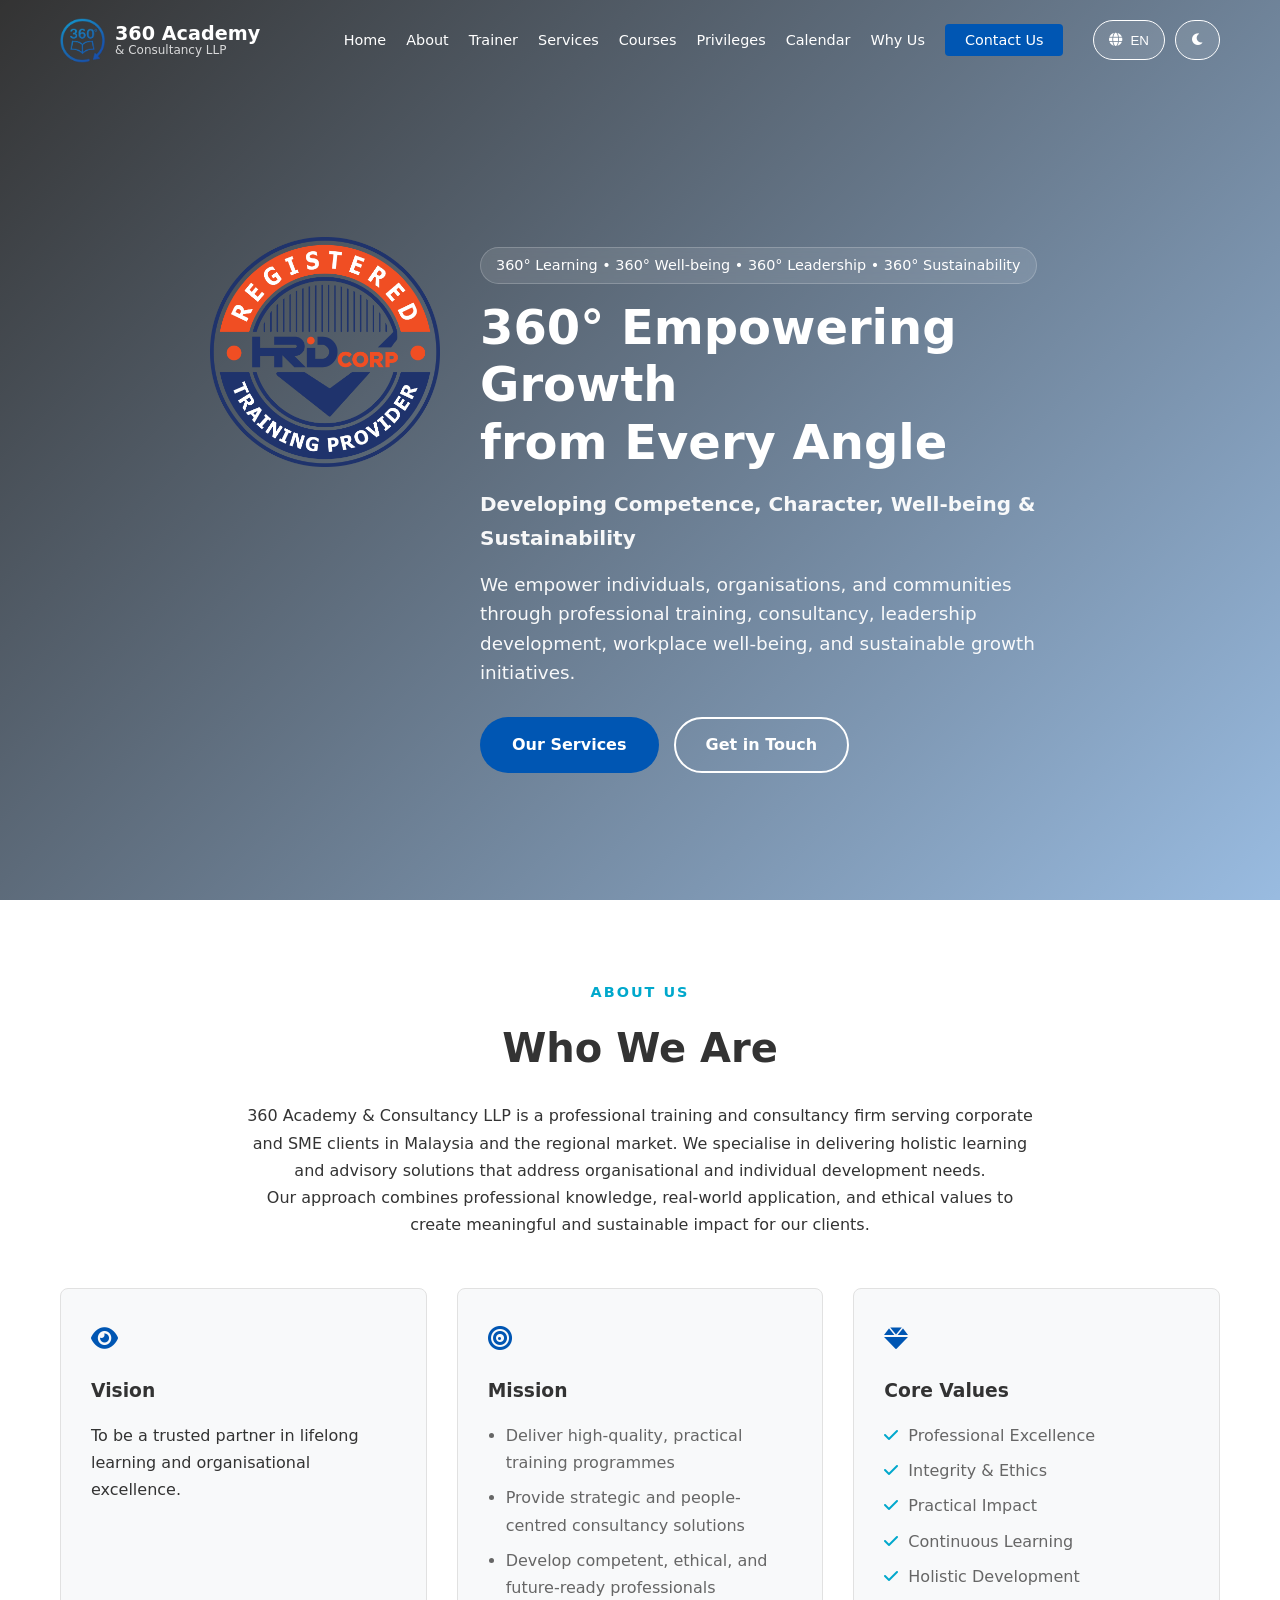
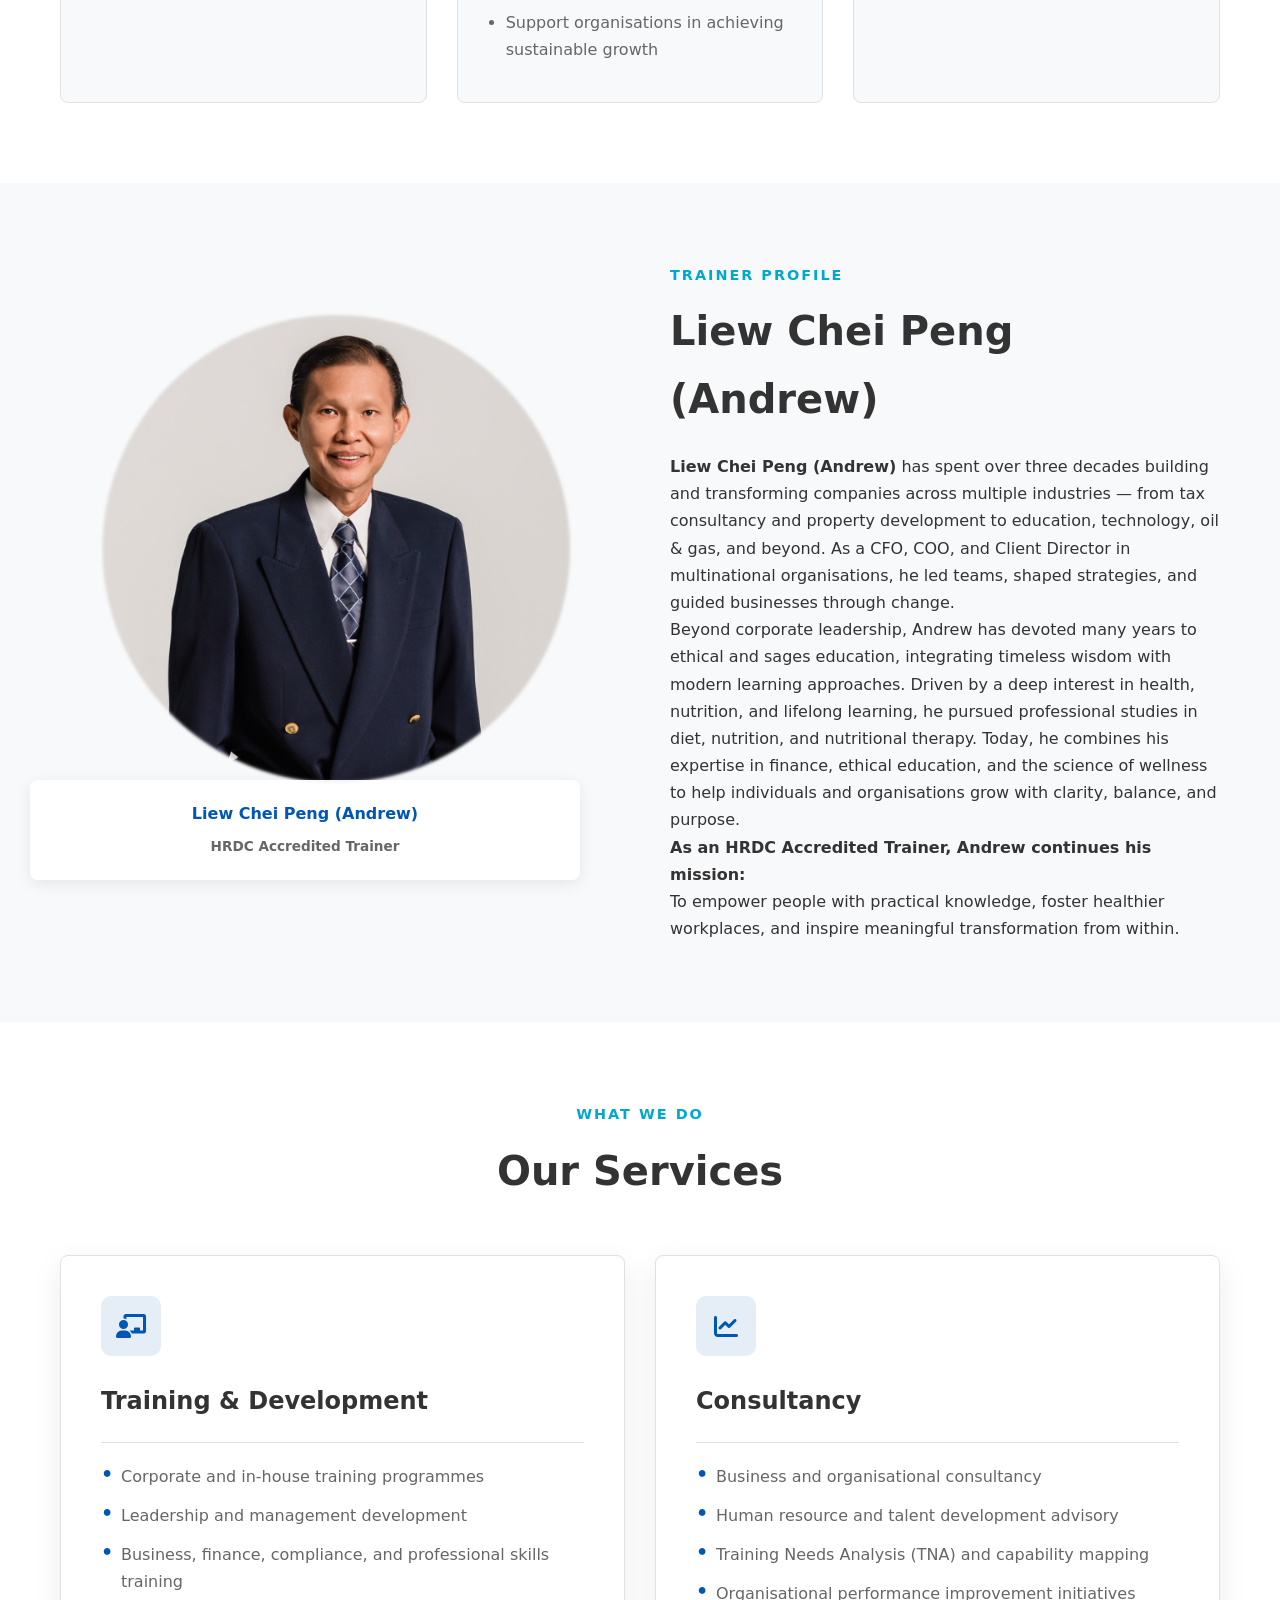
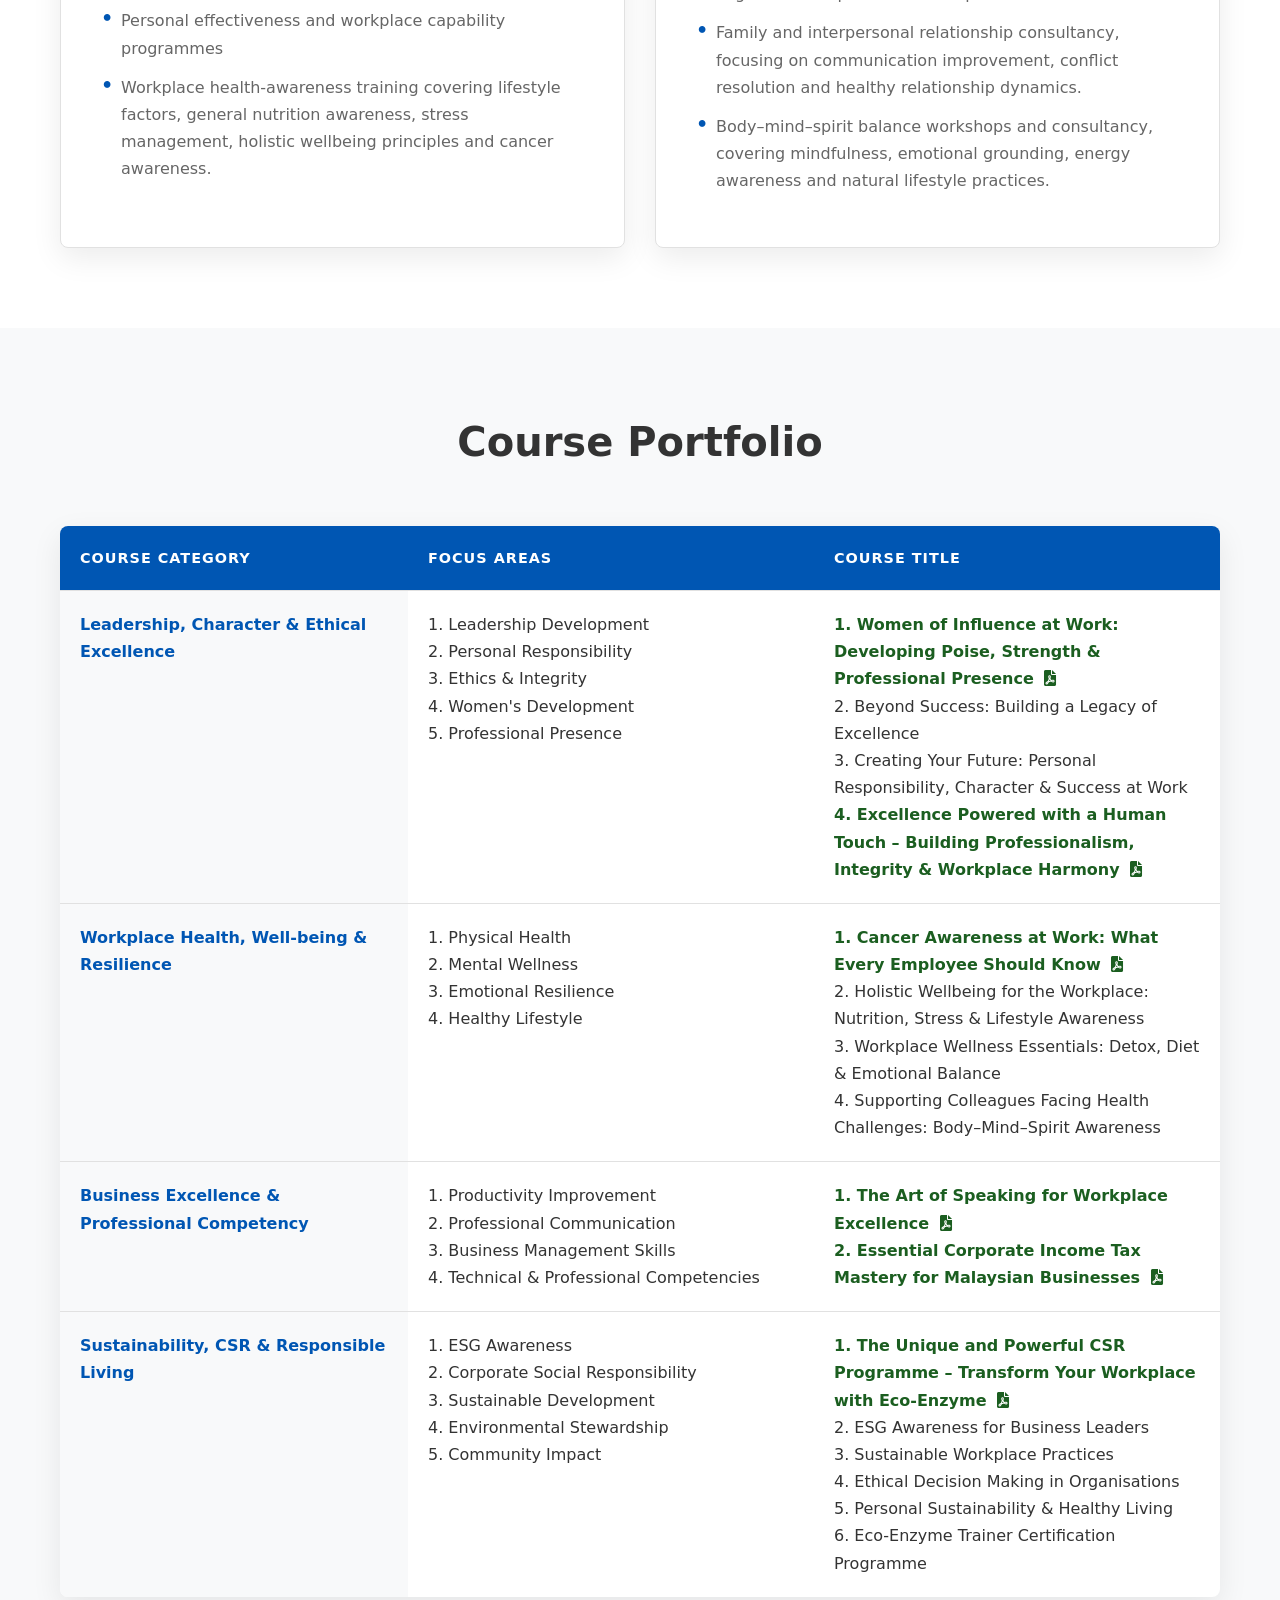
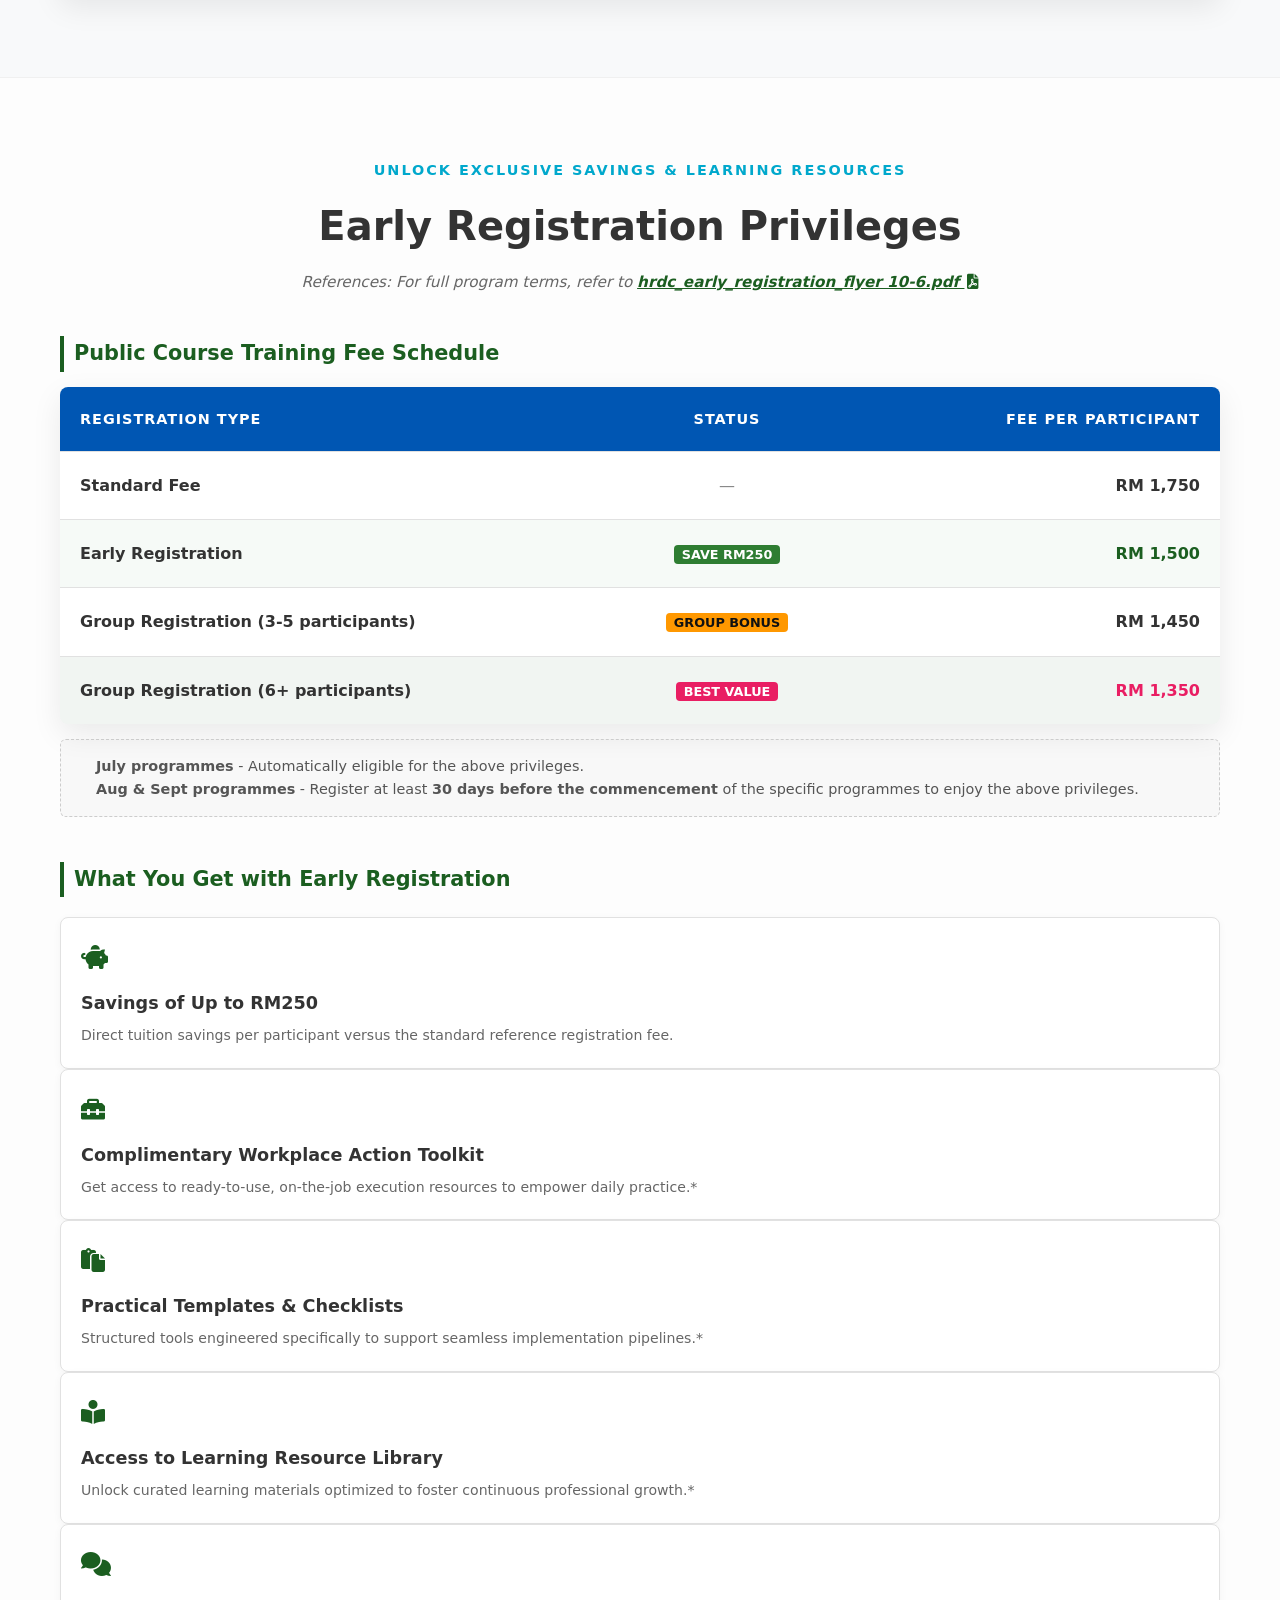
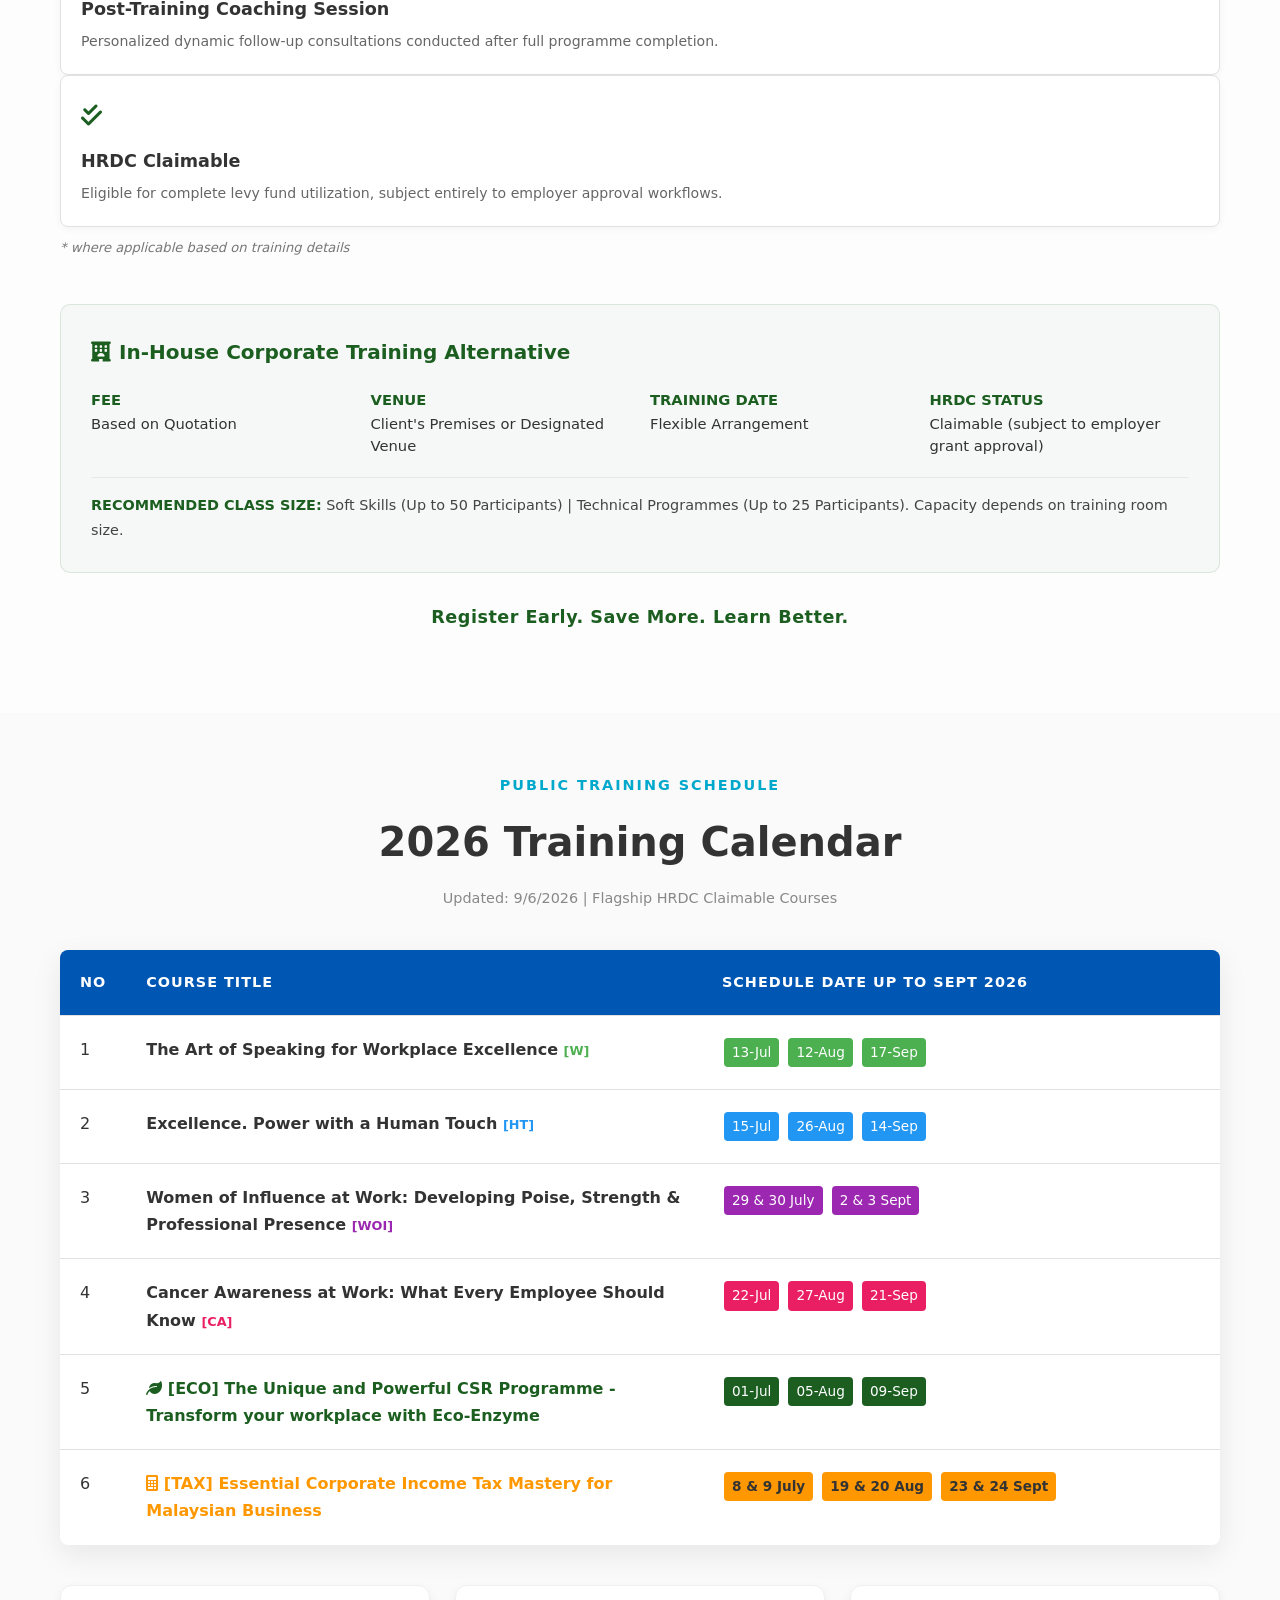
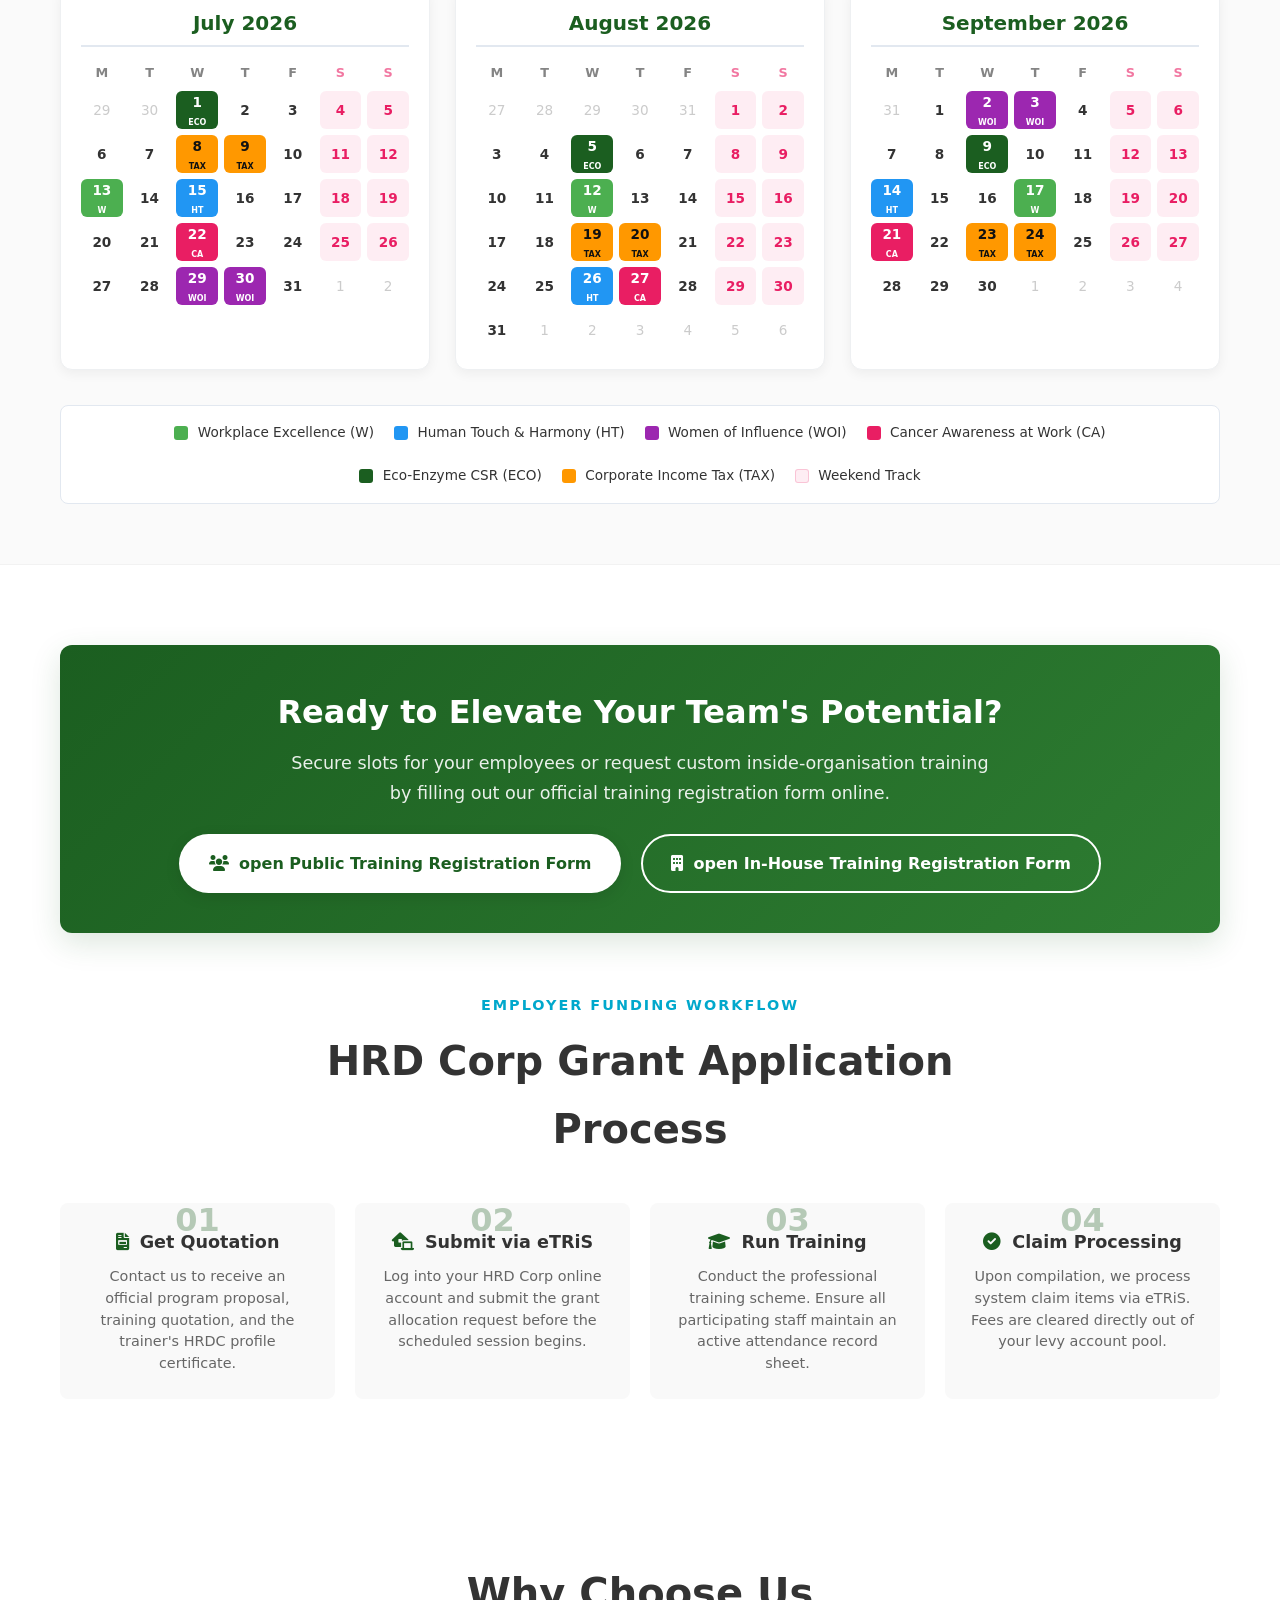
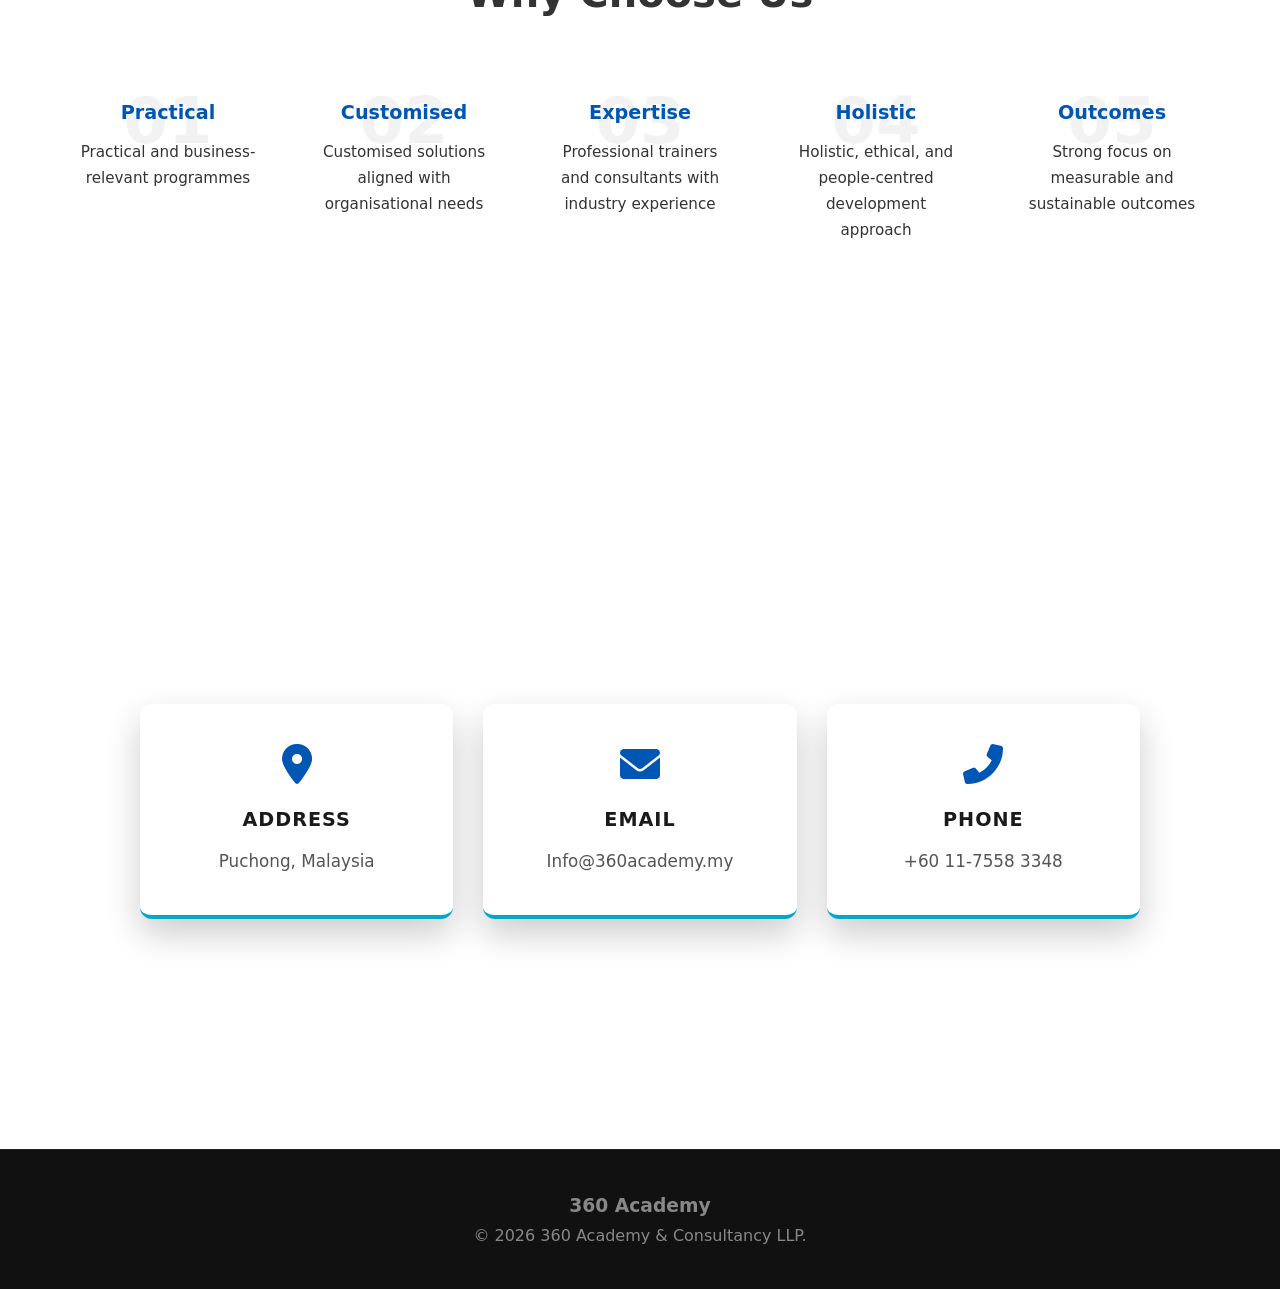
==== commit 72dc3283: "updated website 10-6" ====
--- a/index.html
+++ b/index.html
@@ -484,7 +484,11 @@
 									<div class="table-list-item">4. Technical & Professional Competencies</div>
 								</td>
 								<td>
-									<div class="table-list-item">1. The Art of Speaking for Workplace Excellence</div>
+									<div class="table-list-item">
+										<a href="art_of_speaking_flyer.pdf" target="_blank" style="color: #1b5e20; font-weight: bold; text-decoration: none;" title="Click to view HRDC Claimable Flyer">
+											1. The Art of Speaking for Workplace Excellence <i class="fas fa-file-pdf" style="margin-left: 5px;"></i>
+										</a>
+									</div>
 									<div class="table-list-item">
 										<a href="corporate_tax_mastery_flyer.pdf" target="_blank" style="color: #1b5e20; font-weight: bold; text-decoration: none;" title="Click to view HRDC Claimable Flyer">
 											2. Essential Corporate Income Tax Mastery for Malaysian Businesses <i class="fas fa-file-pdf" style="margin-left: 5px;"></i>
@@ -579,7 +583,11 @@
 									<div class="table-list-item">4. 专业知识与实务技能发展</div>
 								</td>
 								<td>
-									<div class="table-list-item">1. 卓越职场沟通：专业表达与演说艺术</div>
+									<div class="table-list-item">
+										<a href="art_of_speaking_flyer.pdf" target="_blank" style="color: #1b5e20; font-weight: bold; text-decoration: none;" title="点击查看可申请 HRDC 拨款课程单页">
+											1. 卓越职场沟通：专业表达与演说艺术 <i class="fas fa-file-pdf" style="margin-left: 5px;"></i>
+										</a>
+									</div>
 									<div class="table-list-item">
 										<a href="corporate_tax_mastery_flyer.pdf" target="_blank" style="color: #1b5e20; font-weight: bold; text-decoration: none;" title="点击查看可申请 HRDC 拨款课程单页">
 											2. 马来西亚企业必备：企业所得税实务精要 <i class="fas fa-file-pdf" style="margin-left: 5px;"></i>
@@ -630,14 +638,14 @@
 					<p style="font-size: 0.95rem; color: #666; margin-top: -10px; font-style: italic;">
 						<span class="en-content">
 							References: For full program terms, refer to 
-							<a href="hrdc_early_registration_flyer_10-6.pdf" target="_blank" style="color: #1b5e20; font-weight: bold; text-decoration: underline;" title="Click to view Early Registration Flyer">
-								hrdc_early_registration_flyer_10-6.pdf <i class="fas fa-file-pdf" style="margin-left: 3px;"></i>
-							</a>.
+							<a href="hrdc_early_registration_flyer 10-6.pdf" target="_blank" style="color: #1b5e20; font-weight: bold; text-decoration: underline;" title="Click to view Early Registration Flyer">
+								hrdc_early_registration_flyer 10-6.pdf <i class="fas fa-file-pdf" style="margin-left: 3px;"></i>
+							</a>
 						</span>
 						<span class="cn-content">
 							详情规范：完整条款请见参考文件 
-							<a href="hrdc_early_registration_flyer_10-6.pdf" target="_blank" style="color: #1b5e20; font-weight: bold; text-decoration: underline;" title="点击查看早鸟特惠文件">
-								hrdc_early_registration_flyer_10-6.pdf <i class="fas fa-file-pdf" style="margin-left: 3px;"></i>
+							<a href="hrdc_early_registration_flyer 10-6.pdf" target="_blank" style="color: #1b5e20; font-weight: bold; text-decoration: underline;" title="点击查看早鸟特惠文件">
+								hrdc_early_registration_flyer 10-6.pdf <i class="fas fa-file-pdf" style="margin-left: 3px;"></i>
 							</a>。
 						</span>
 					</p>
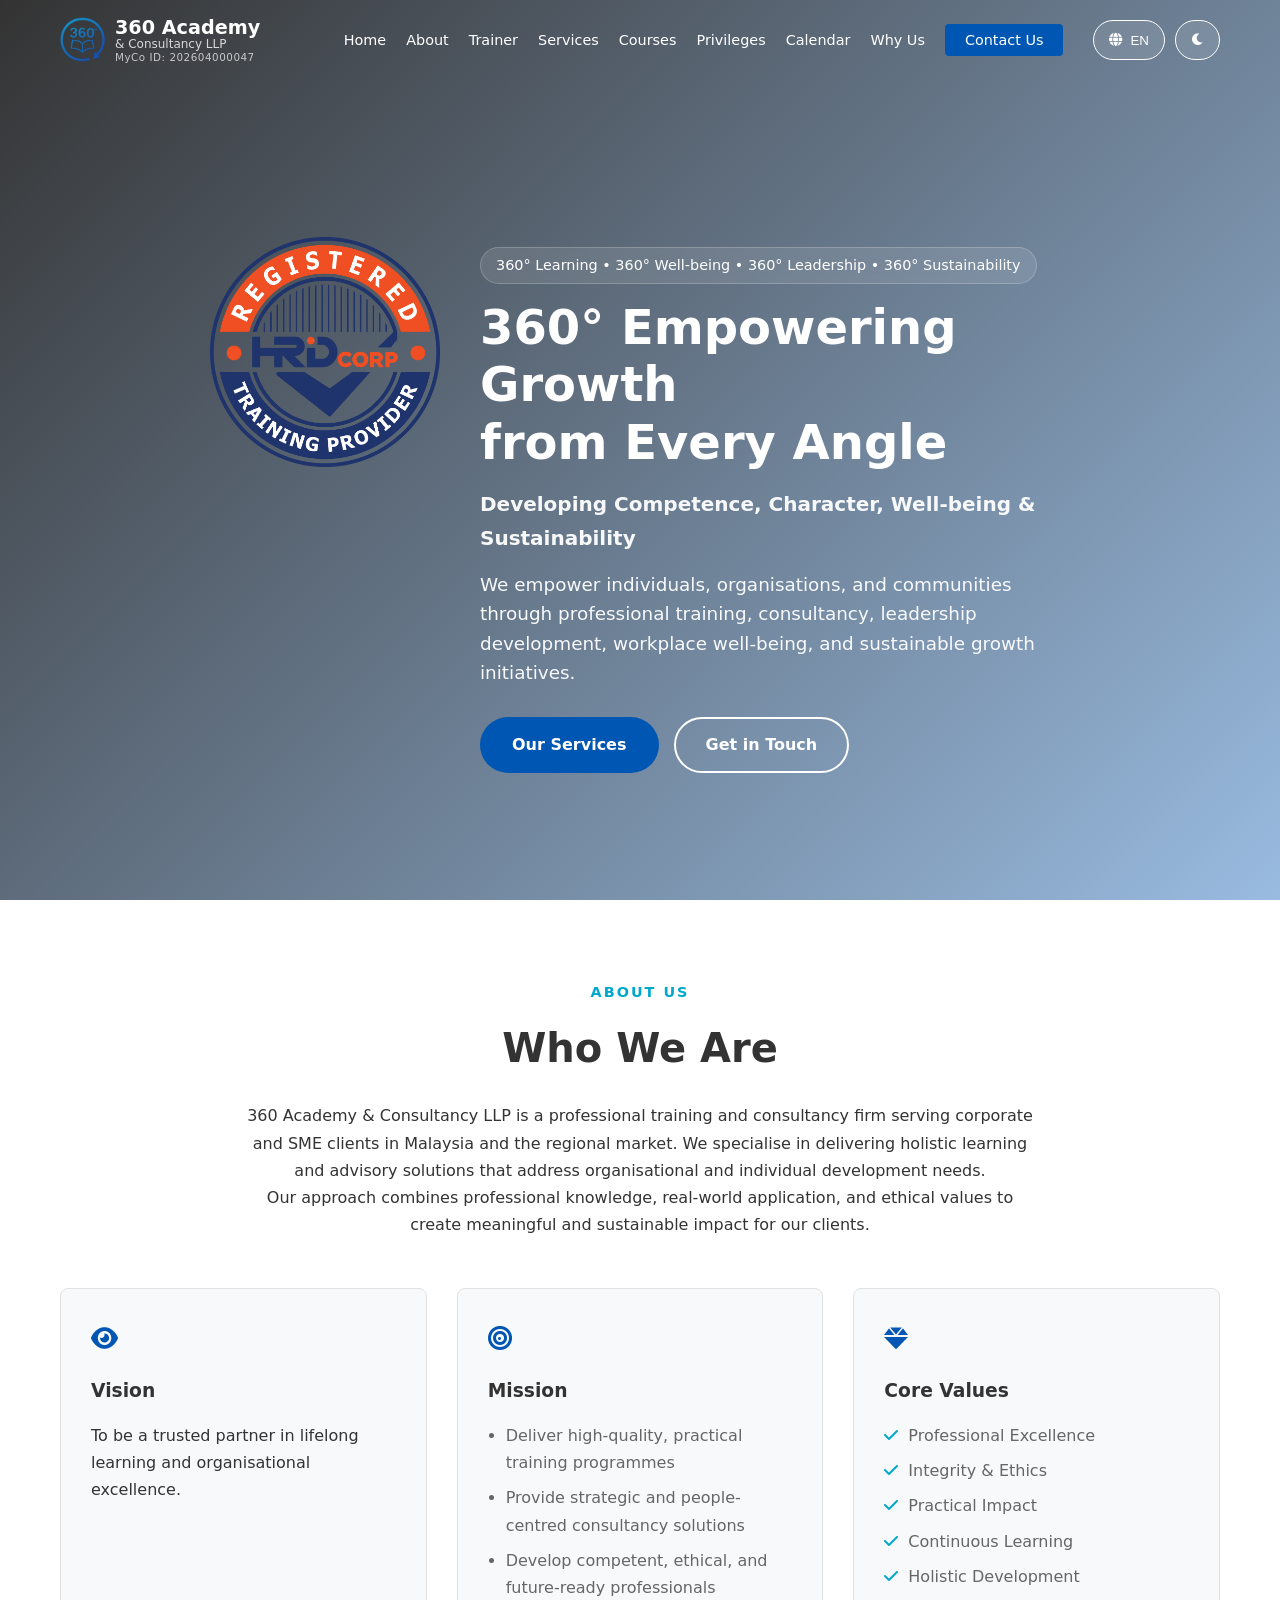
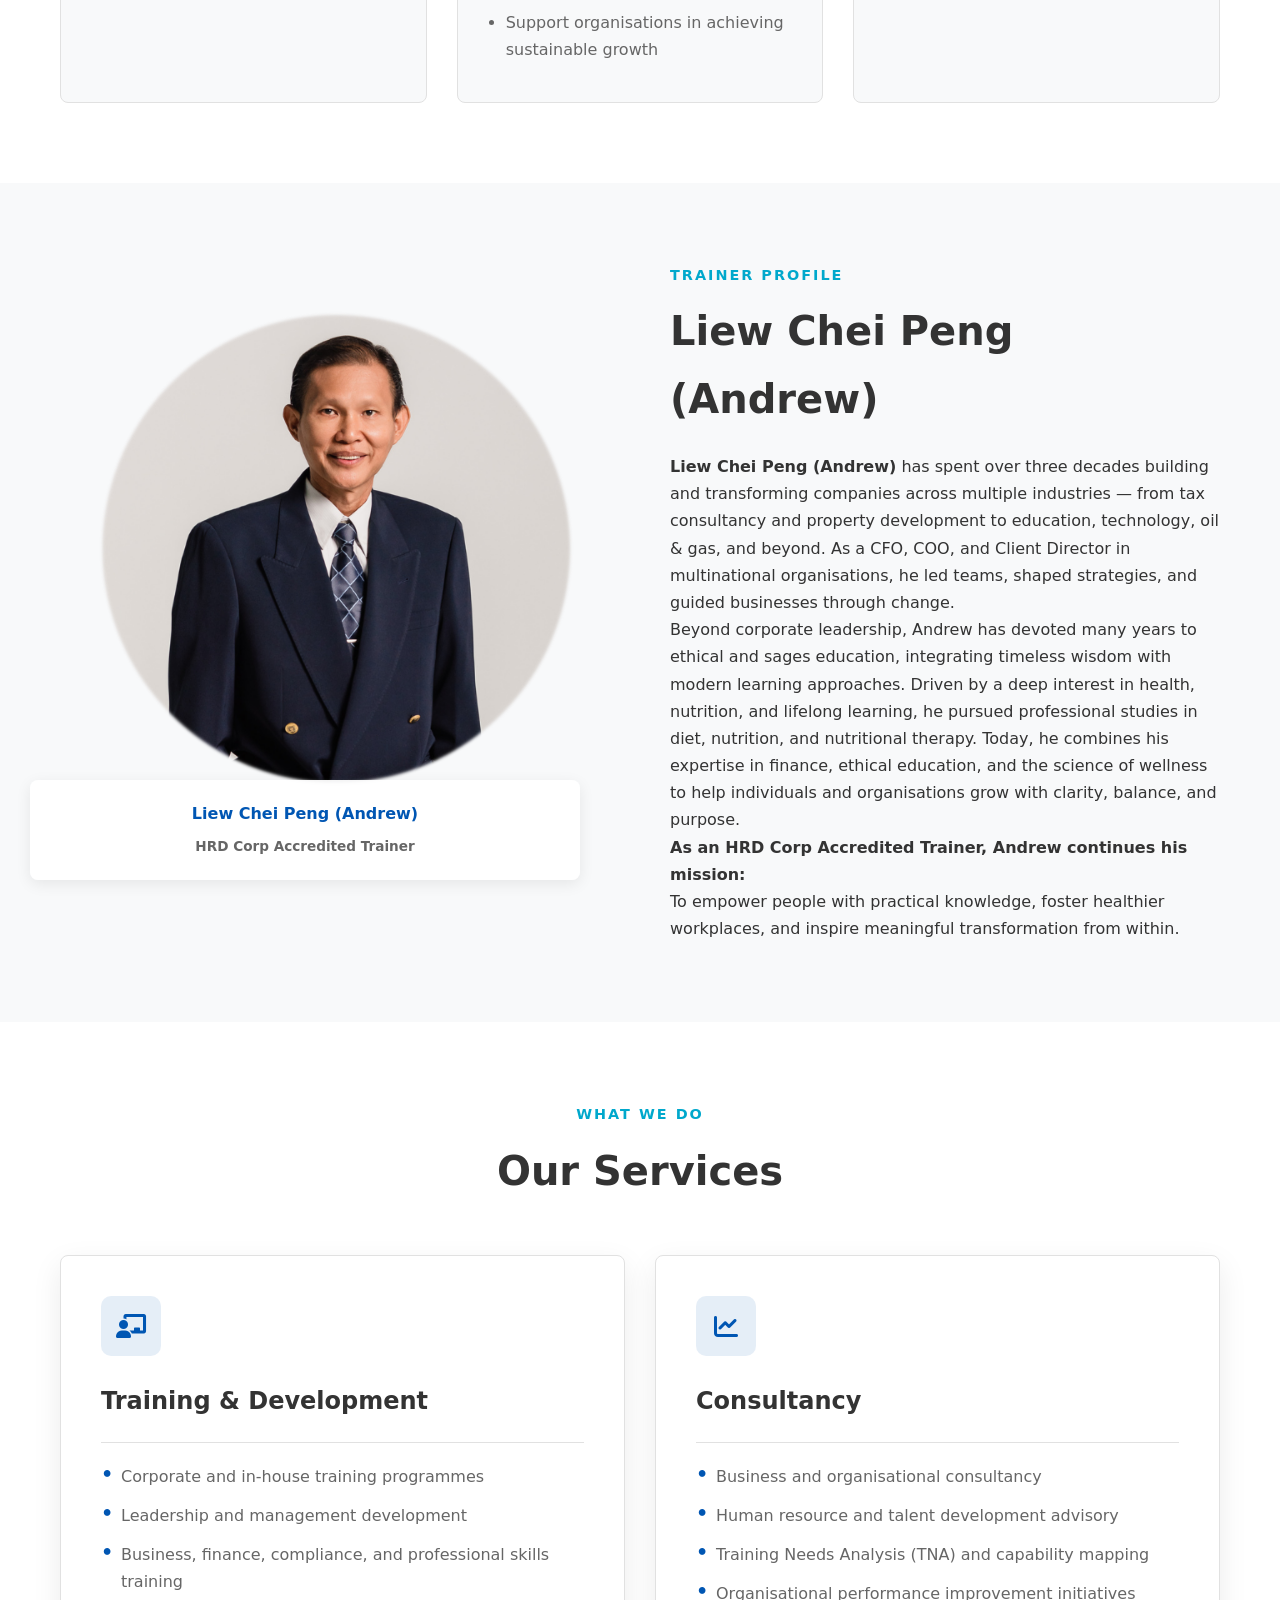
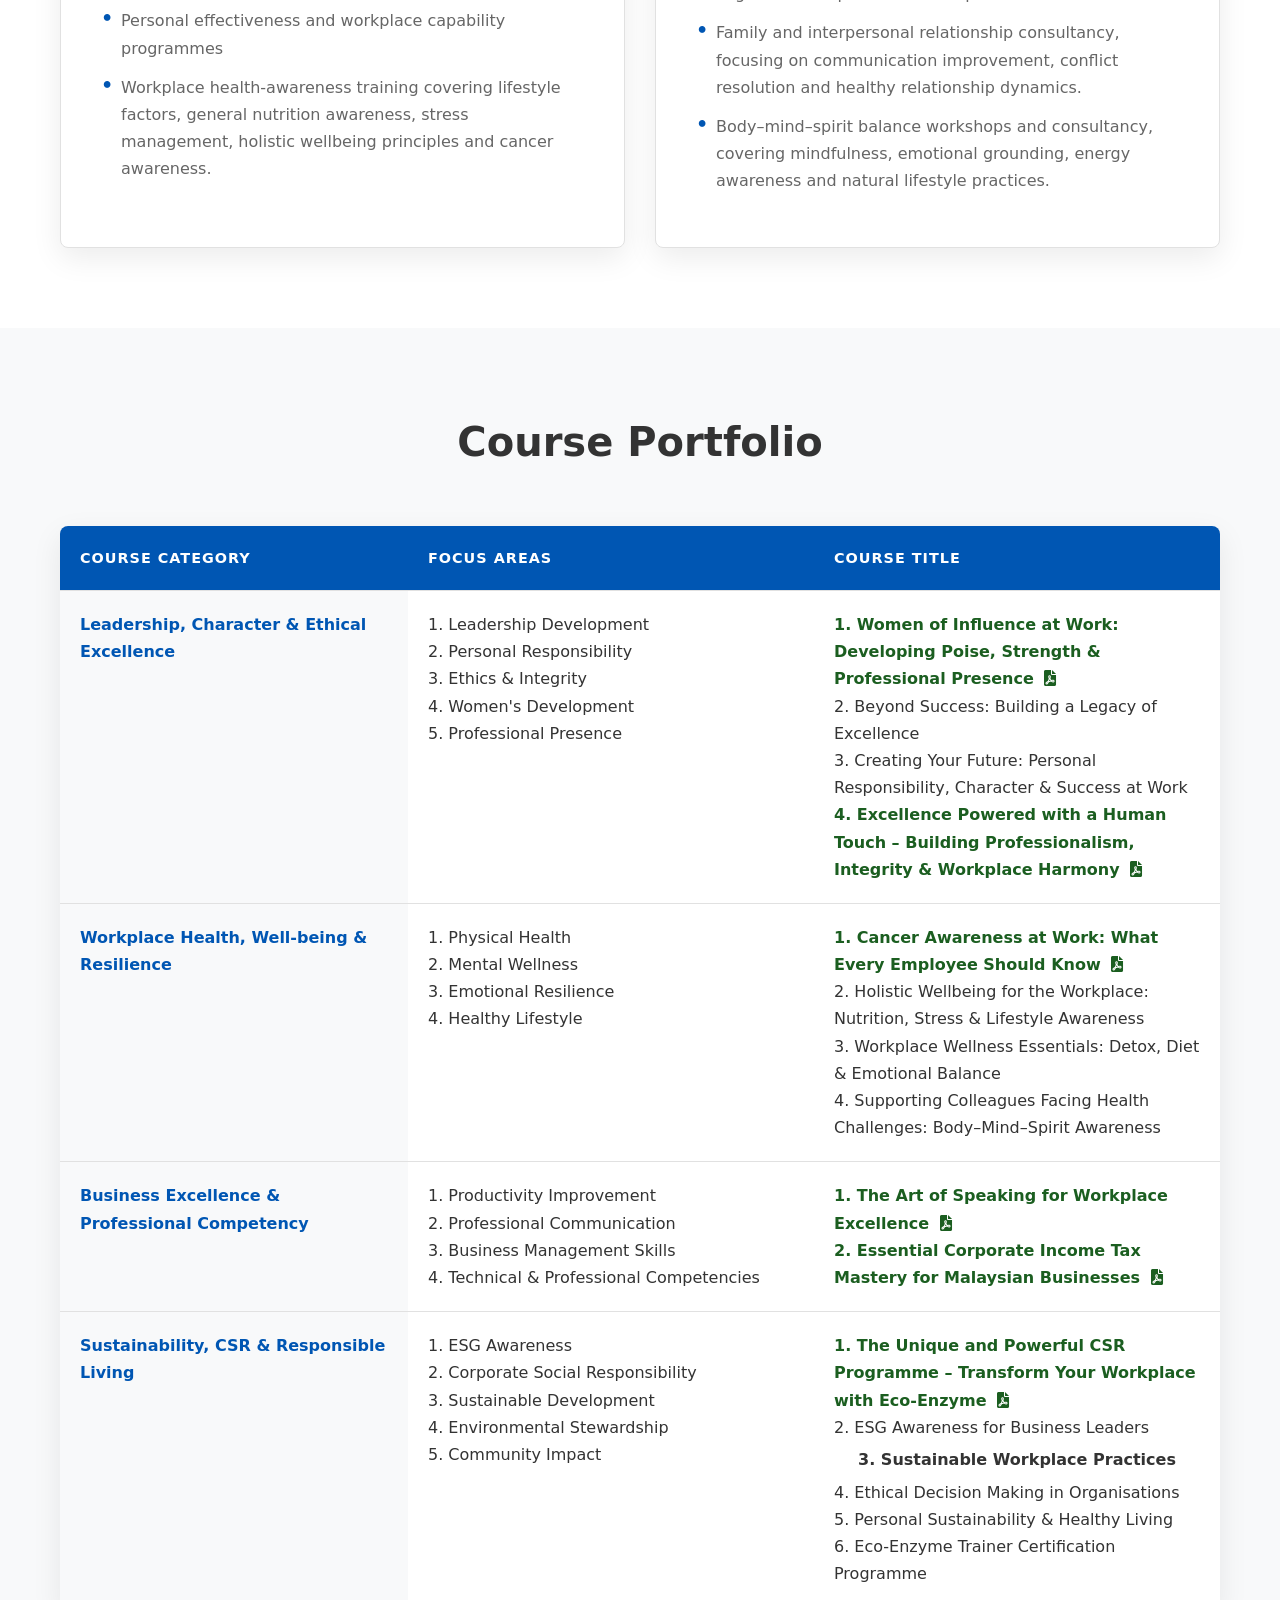
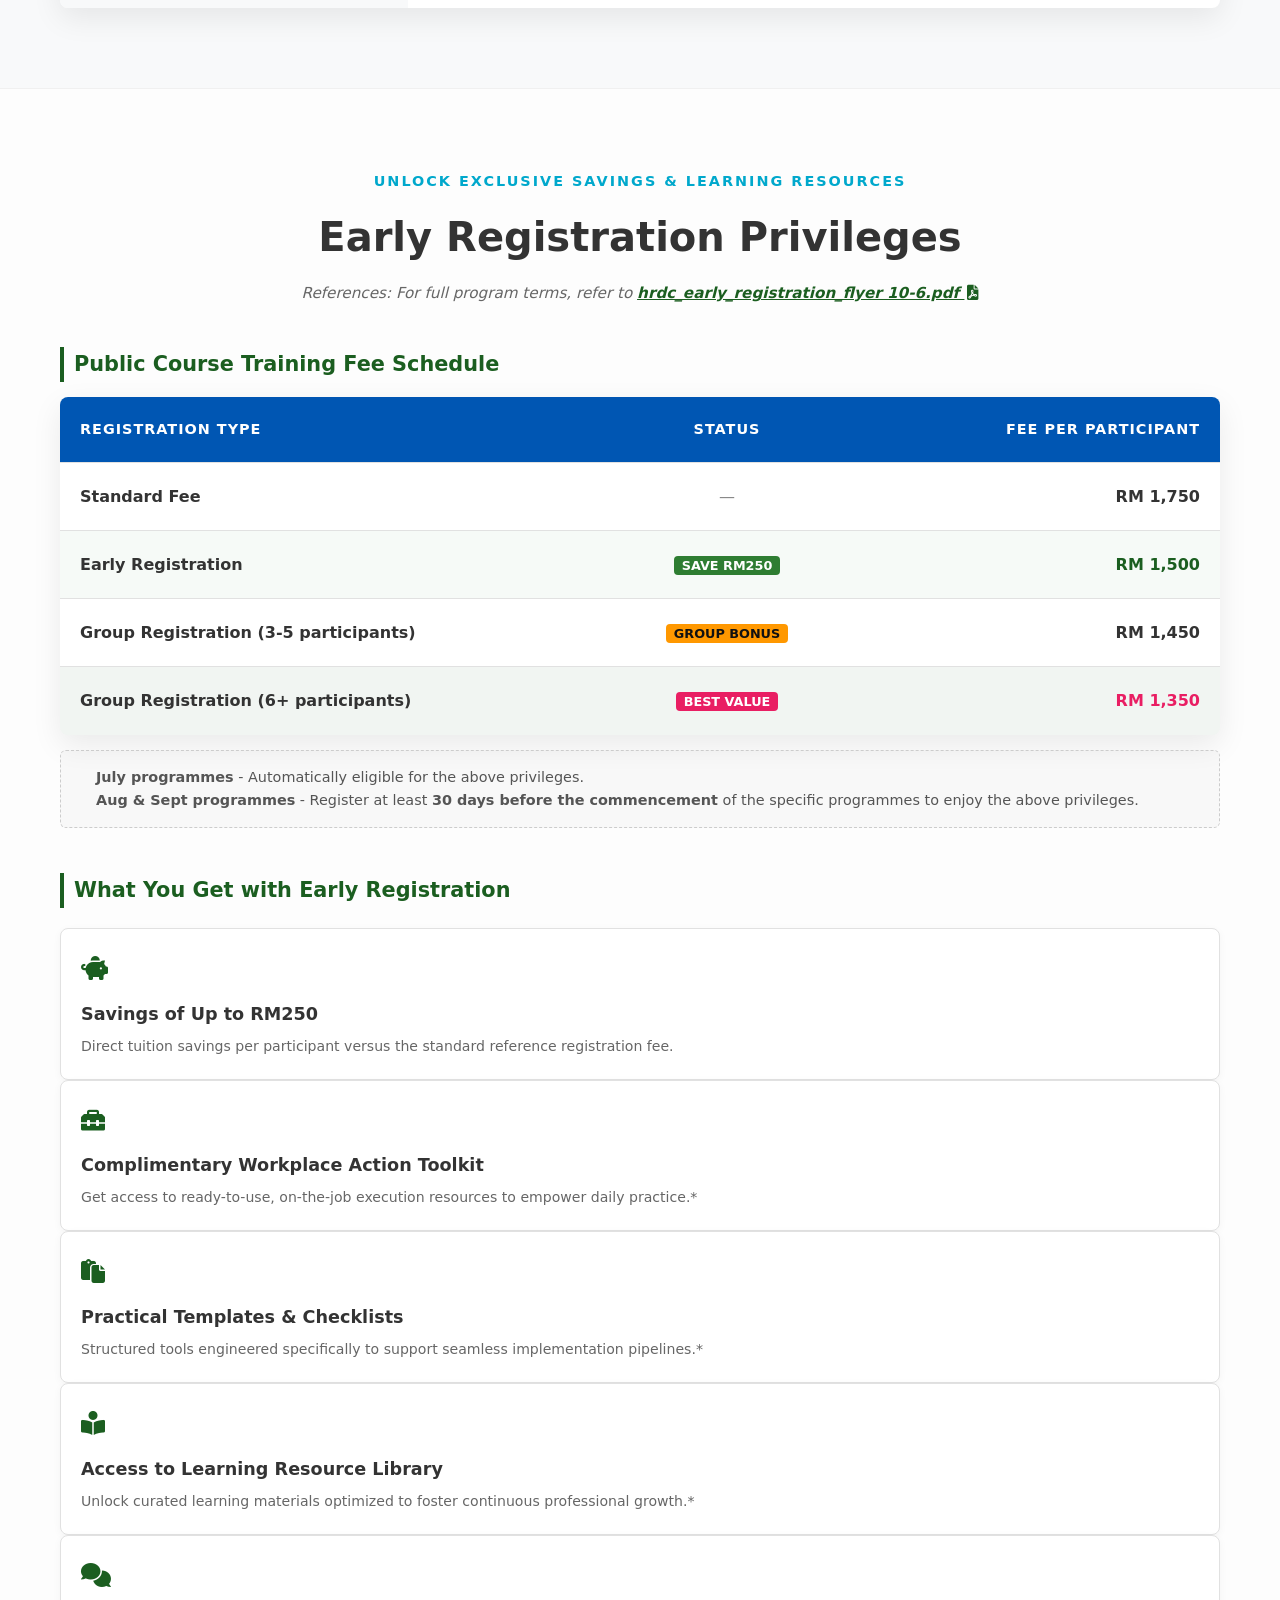
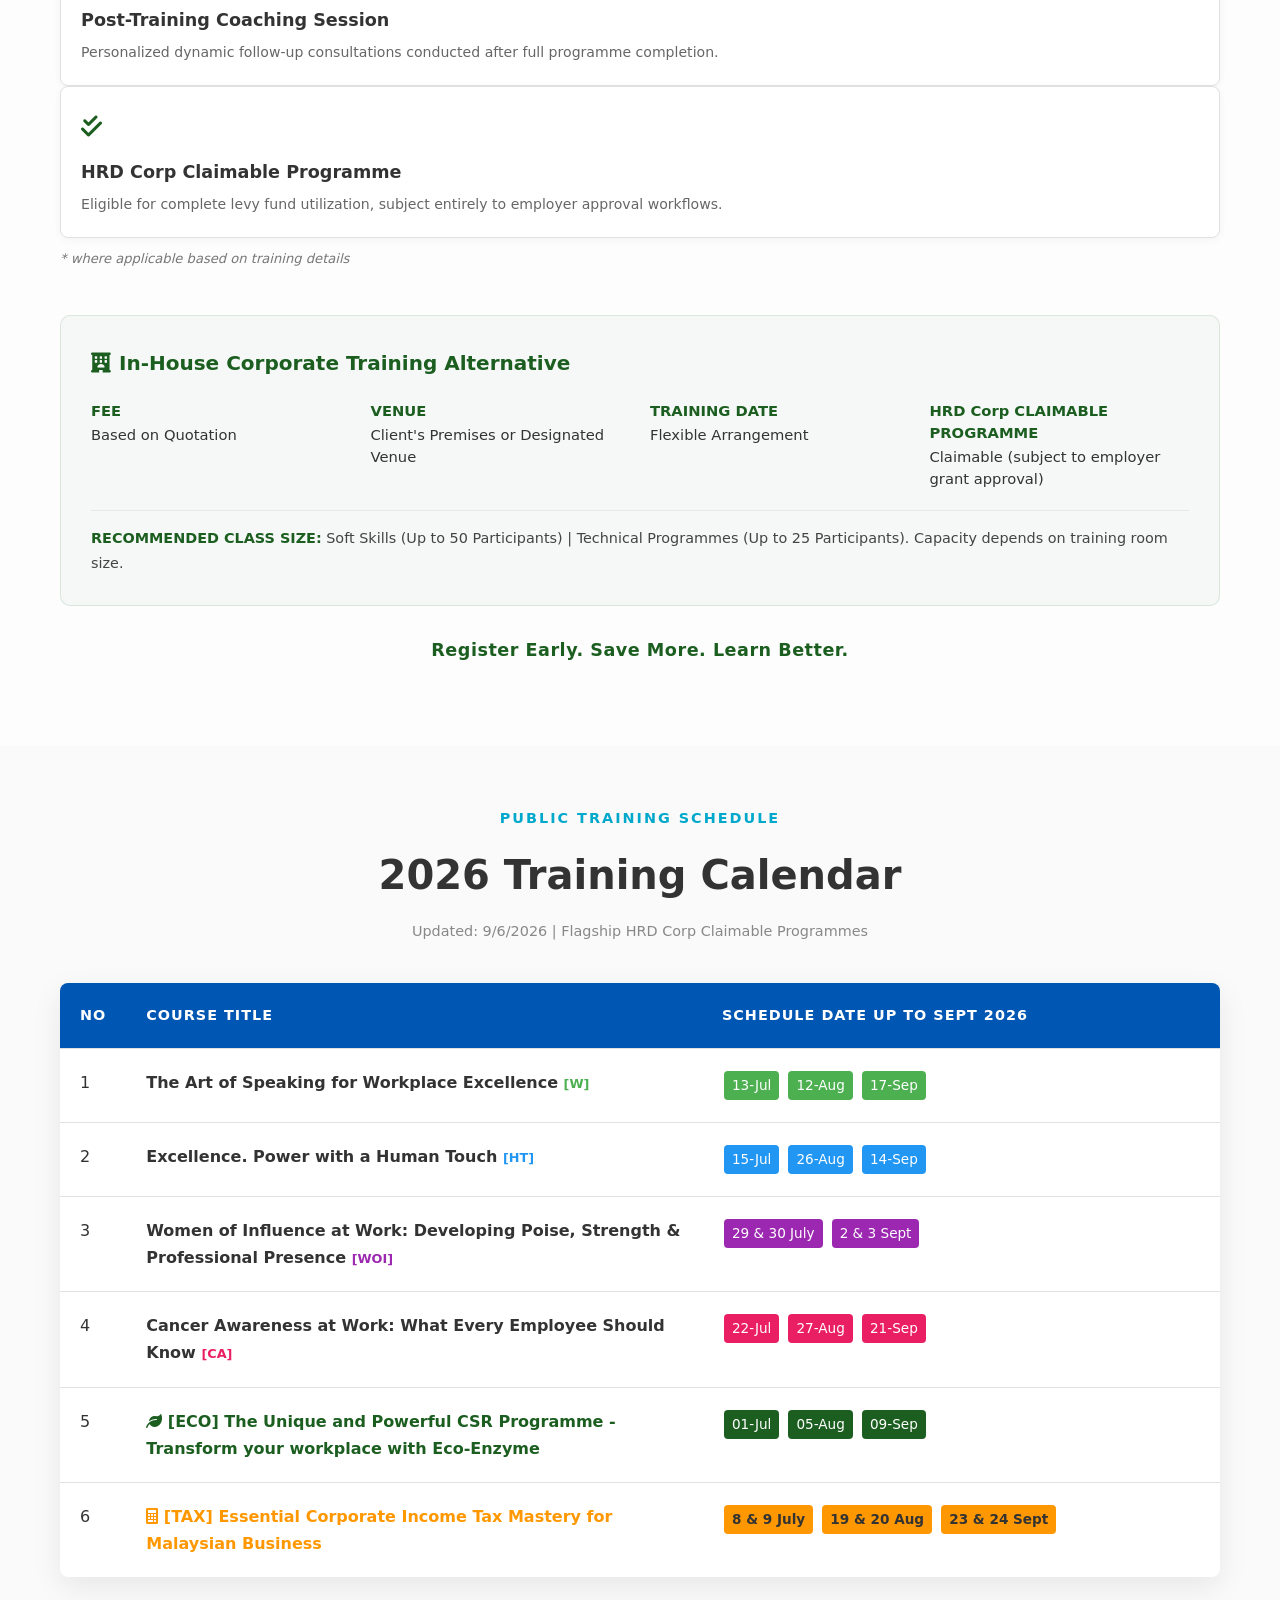
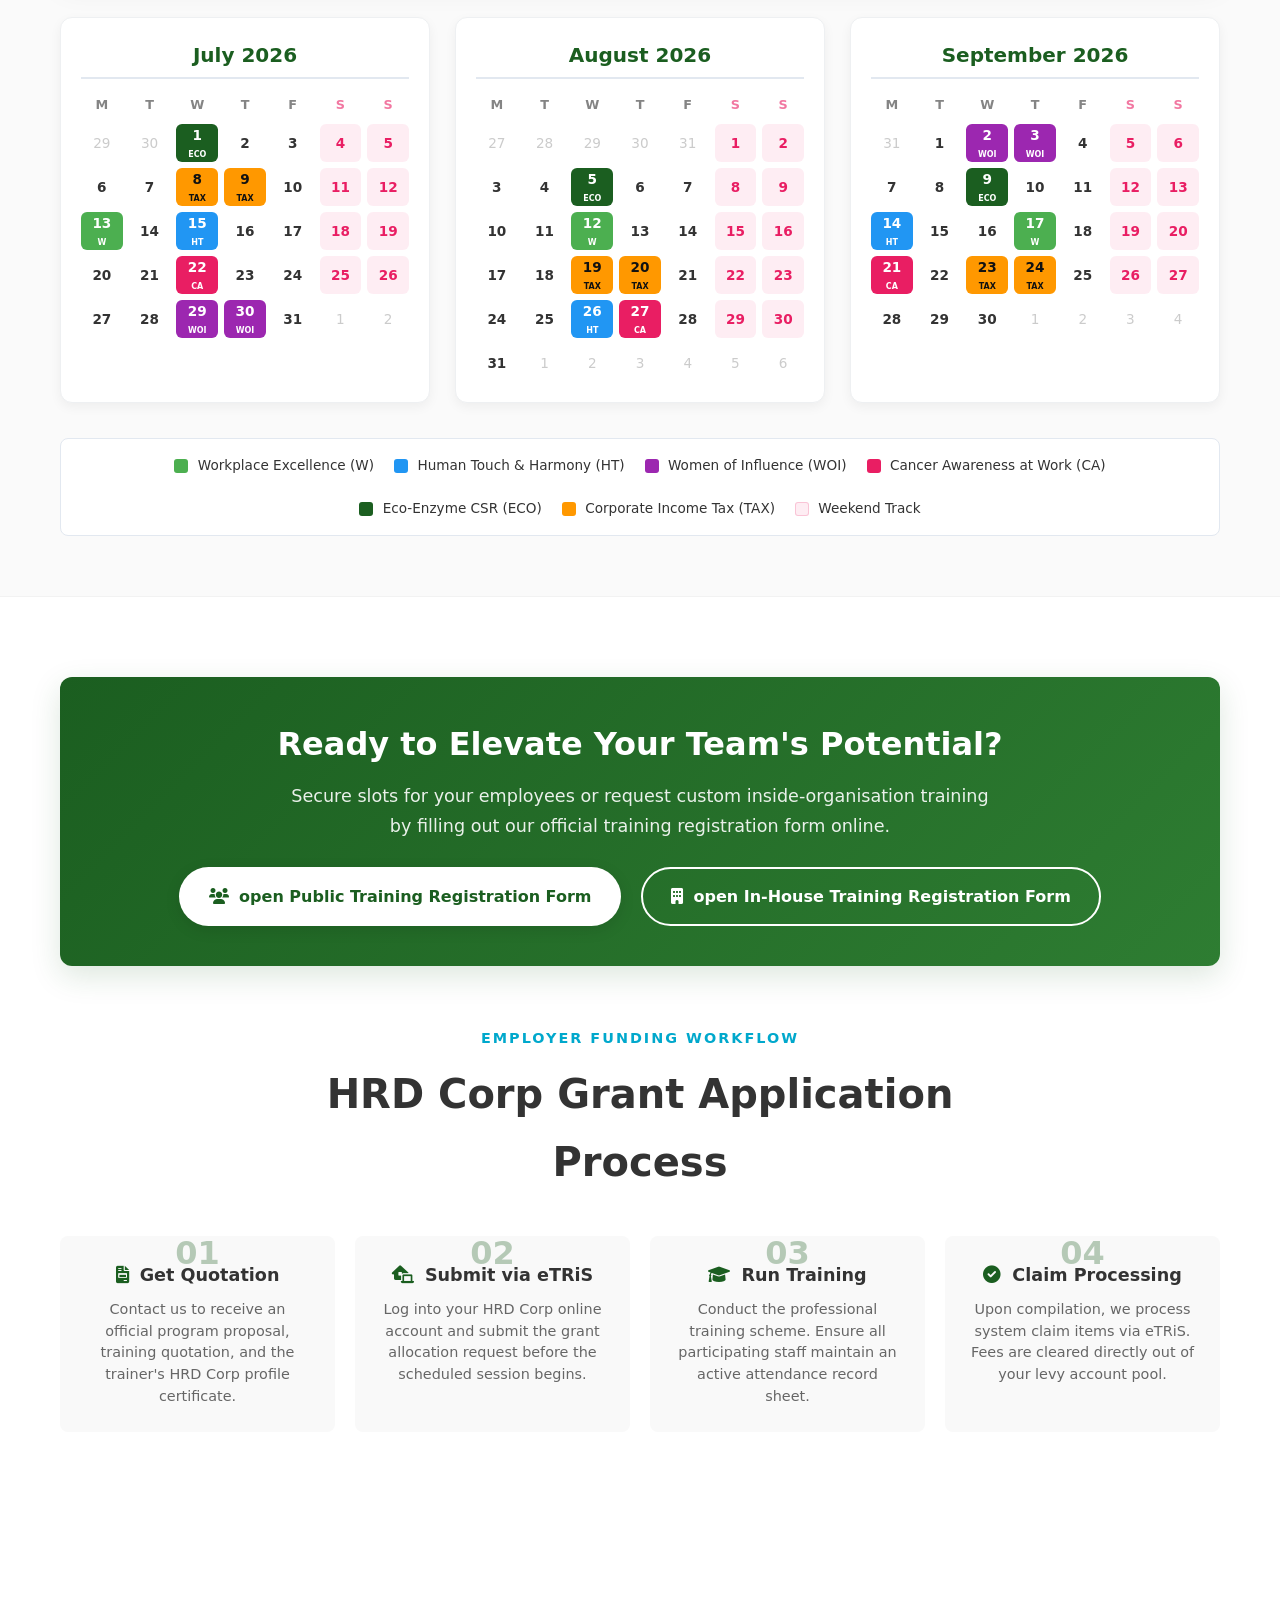
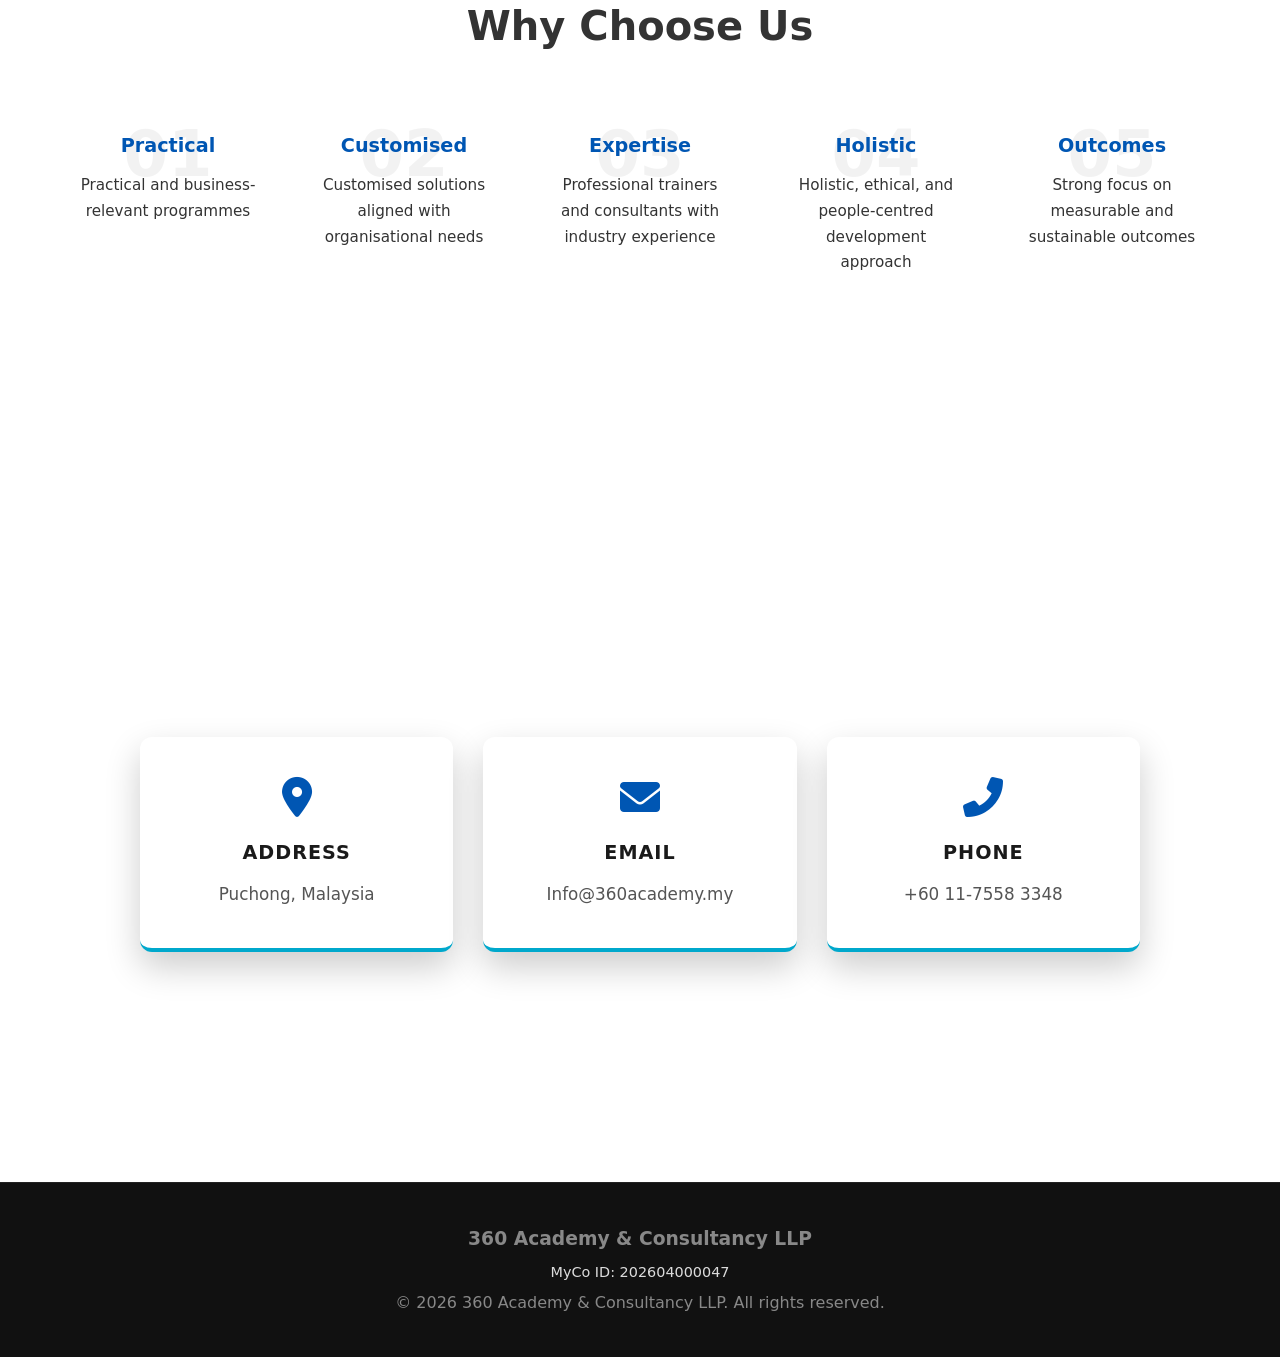
==== commit 69e3533c: "updated website 11-6-26" ====
--- a/index.html
+++ b/index.html
@@ -74,6 +74,7 @@
 					<div class="logo-text">
 						360 Academy
 						<span class="logo-sub">& Consultancy LLP</span>
+						<span class="logo-id" style="display: block; font-size: 0.65rem; font-weight: normal; opacity: 0.7; letter-spacing: 0.5px; margin-top: 1px;">MyCo ID: 202604000047</span>
 					</div>
 				</a>
 
@@ -200,7 +201,7 @@
 					<div style="flex: 0 0 auto; max-width: 230px; width: 100%; margin-top: -10px; position: relative; z-index: 5;">
 						<img
 							src="hrdc-logo.png"
-							alt="HRDC Approved Layout"
+							alt="HRD Corp Approved Layout"
 							style="width: 100%; height: auto; object-fit: contain;"
 						/>
 					</div>
@@ -322,7 +323,7 @@
 						<img src="profile.png" alt="Andrew Liew" />
 						<div class="floating-name-card" style="position: relative; top: auto; left: auto; transform: none; margin-top: 15px; box-shadow: 0 4px 15px rgba(0,0,0,0.08); text-align: center; width: 100%; max-width: 100%;">
 							<h4>Liew Chei Peng (Andrew)</h4>
-							<span>HRDC Accredited Trainer</span>
+							<span>HRD Corp Accredited Trainer</span>
 						</div>
 					</div>
 					<div class="split-text">
@@ -334,12 +335,12 @@
 						<div class="en-content">
 							<p><strong>Liew Chei Peng (Andrew)</strong> has spent over three decades building and transforming companies across multiple industries — from tax consultancy and property development to education, technology, oil & gas, and beyond. As a CFO, COO, and Client Director in multinational organisations, he led teams, shaped strategies, and guided businesses through change.</p>
 							<p>Beyond corporate leadership, Andrew has devoted many years to ethical and sages education, integrating timeless wisdom with modern learning approaches. Driven by a deep interest in health, nutrition, and lifelong learning, he pursued professional studies in diet, nutrition, and nutritional therapy. Today, he combines his expertise in finance, ethical education, and the science of wellness to help individuals and organisations grow with clarity, balance, and purpose.</p>
-							<p><strong>As an HRDC Accredited Trainer, Andrew continues his mission:</strong><br />To empower people with practical knowledge, foster healthier workplaces, and inspire meaningful transformation from within.</p>
+							<p><strong>As an HRD Corp Accredited Trainer, Andrew continues his mission:</strong><br />To empower people with practical knowledge, foster healthier workplaces, and inspire meaningful transformation from within.</p>
 						</div>
 						<div class="cn-content">
 							<p><strong>廖志平（Andrew）</strong>在企业界打拼超过三十年，涉足税务咨询、房地产开发、建筑、石油天然气、科技、教育、娱乐与餐饮等多个领域。作为跨国公司的 CFO、COO 和客户总监，他带领团队、制定战略，并推动企业不断成长与转型。</p>
 							<p>除了企业领导经验，Andrew多年来致力于圣贤道德教育，将古老智慧与现代学习方法相结合。在对健康、营养和终身学习的浓厚兴趣驱动下，他深入研修了饮食、营养及营养疗法专业知识。如今，他结合自己在财务、道德教育和健康科学领域的专业经验，帮助个人和组织以清晰、平衡和充满目标感的方式稳步成长。</p>
-							<p><strong>如今，作为 HRDC 认证培训师，他的使命是：</strong><br />让知识更实用、让职场更健康、让转变从内在开始。</p>
+							<p><strong>如今，作为 HRD Corp 认证培训师，他的使命是：</strong><br />让知识更实用、让职场更健康、让转变从内在开始。</p>
 						</div>
 					</div>
 				</div>
@@ -443,14 +444,14 @@
 								</td>
 								<td>
 									<div class="table-list-item">
-										<a href="women_influence_flyer.pdf" target="_blank" style="color: #1b5e20; font-weight: bold; text-decoration: none;" title="Click to view HRDC Claimable Flyer">
+										<a href="women_influence_flyer.pdf" target="_blank" style="color: #1b5e20; font-weight: bold; text-decoration: none;" title="Click to view HRD Corp Claimable Programme Flyer">
 											1. Women of Influence at Work: Developing Poise, Strength & Professional Presence <i class="fas fa-file-pdf" style="margin-left: 5px;"></i>
 										</a>
 									</div>
 									<div class="table-list-item">2. Beyond Success: Building a Legacy of Excellence</div>
 									<div class="table-list-item">3. Creating Your Future: Personal Responsibility, Character & Success at Work</div>
 									<div class="table-list-item">
-										<a href="workplace_harmony_flyer.pdf" target="_blank" style="color: #1b5e20; font-weight: bold; text-decoration: none;" title="Click to view HRDC Claimable Flyer">
+										<a href="workplace_harmony_flyer.pdf" target="_blank" style="color: #1b5e20; font-weight: bold; text-decoration: none;" title="Click to view HRD Corp Claimable Programme Flyer">
 											4. Excellence Powered with a Human Touch – Building Professionalism, Integrity & Workplace Harmony <i class="fas fa-file-pdf" style="margin-left: 5px;"></i>
 										</a>
 									</div>
@@ -466,7 +467,7 @@
 								</td>
 								<td>
 									<div class="table-list-item">
-										<a href="cancer_awareness_flyer.pdf" target="_blank" style="color: #1b5e20; font-weight: bold; text-decoration: none;" title="Click to view HRDC Claimable Flyer">
+										<a href="cancer_awareness_flyer.pdf" target="_blank" style="color: #1b5e20; font-weight: bold; text-decoration: none;" title="Click to view HRD Corp Claimable Programme Flyer">
 											1. Cancer Awareness at Work: What Every Employee Should Know <i class="fas fa-file-pdf" style="margin-left: 5px;"></i>
 										</a>
 									</div>
@@ -485,12 +486,12 @@
 								</td>
 								<td>
 									<div class="table-list-item">
-										<a href="art_of_speaking_flyer.pdf" target="_blank" style="color: #1b5e20; font-weight: bold; text-decoration: none;" title="Click to view HRDC Claimable Flyer">
+										<a href="art_of_speaking_flyer.pdf" target="_blank" style="color: #1b5e20; font-weight: bold; text-decoration: none;" title="Click to view HRD Corp Claimable Programme Flyer">
 											1. The Art of Speaking for Workplace Excellence <i class="fas fa-file-pdf" style="margin-left: 5px;"></i>
 										</a>
 									</div>
 									<div class="table-list-item">
-										<a href="corporate_tax_mastery_flyer.pdf" target="_blank" style="color: #1b5e20; font-weight: bold; text-decoration: none;" title="Click to view HRDC Claimable Flyer">
+										<a href="corporate_tax_mastery_flyer.pdf" target="_blank" style="color: #1b5e20; font-weight: bold; text-decoration: none;" title="Click to view HRD Corp Claimable Programme Flyer">
 											2. Essential Corporate Income Tax Mastery for Malaysian Businesses <i class="fas fa-file-pdf" style="margin-left: 5px;"></i>
 										</a>
 									</div>
@@ -507,12 +508,12 @@
 								</td>
 								<td>
 									<div class="table-list-item">
-										<a href="eco_enzyme_csr_flyer.pdf" target="_blank" style="color: #1b5e20; font-weight: bold; text-decoration: none;" title="Click to view HRDC Claimable Flyer">
+										<a href="eco_enzyme_csr_flyer.pdf" target="_blank" style="color: #1b5e20; font-weight: bold; text-decoration: none;" title="Click to view HRD Corp Claimable Programme Flyer">
 											1. The Unique and Powerful CSR Programme – Transform Your Workplace with Eco-Enzyme <i class="fas fa-file-pdf" style="margin-left: 5px;"></i>
 										</a>
 									</div>
 									<div class="table-list-item">2. ESG Awareness for Business Leaders</div>
-									<div class="table-list-item">3. Sustainable Workplace Practices</div>
+									<div class="day-box">3. Sustainable Workplace Practices</div>
 									<div class="table-list-item">4. Ethical Decision Making in Organisations</div>
 									<div class="table-list-item">5. Personal Sustainability & Healthy Living</div>
 									<div class="table-list-item">6. Eco-Enzyme Trainer Certification Programme</div>
@@ -542,14 +543,14 @@
 								</td>
 								<td>
 									<div class="table-list-item">
-										<a href="women_influence_flyer.pdf" target="_blank" style="color: #1b5e20; font-weight: bold; text-decoration: none;" title="点击查看可申请 HRDC 拨款课程单页">
+										<a href="women_influence_flyer.pdf" target="_blank" style="color: #1b5e20; font-weight: bold; text-decoration: none;" title="点击查看 HRD Corp 拨款可报销课程项目单页">
 											1. 职场影响力女性：培养优雅风范、内在力量与专业形象 <i class="fas fa-file-pdf" style="margin-left: 5px;"></i>
 										</a>
 									</div>
 									<div class="table-list-item">2. 超越成功：打造卓越传承之路</div>
 									<div class="table-list-item">3. 创造您的未来：个人责任、品格塑造与职场成功</div>
 									<div class="table-list-item">
-										<a href="workplace_harmony_flyer.pdf" target="_blank" style="color: #1b5e20; font-weight: bold; text-decoration: none;" title="点击查看可申请 HRDC 拨款课程单页">
+										<a href="workplace_harmony_flyer.pdf" target="_blank" style="color: #1b5e20; font-weight: bold; text-decoration: none;" title="点击查看 HRD Corp 拨款可报销课程项目单页">
 											4. 以人为本的卓越经营——建立专业精神、诚信文化与和谐职场 <i class="fas fa-file-pdf" style="margin-left: 5px;"></i>
 										</a>
 									</div>
@@ -565,7 +566,7 @@
 								</td>
 								<td>
 									<div class="table-list-item">
-										<a href="cancer_awareness_flyer.pdf" target="_blank" style="color: #1b5e20; font-weight: bold; text-decoration: none;" title="点击查看可申请 HRDC 拨款课程单页">
+										<a href="cancer_awareness_flyer.pdf" target="_blank" style="color: #1b5e20; font-weight: bold; text-decoration: none;" title="点击查看 HRD Corp 拨款可报销课程项目单页">
 											1. 职场癌症认知教育：每位员工都应了解的重要知识 <i class="fas fa-file-pdf" style="margin-left: 5px;"></i>
 										</a>
 									</div>
@@ -584,12 +585,12 @@
 								</td>
 								<td>
 									<div class="table-list-item">
-										<a href="art_of_speaking_flyer.pdf" target="_blank" style="color: #1b5e20; font-weight: bold; text-decoration: none;" title="点击查看可申请 HRDC 拨款课程单页">
+										<a href="art_of_speaking_flyer.pdf" target="_blank" style="color: #1b5e20; font-weight: bold; text-decoration: none;" title="点击查看 HRD Corp 拨款可报销课程项目单页">
 											1. 卓越职场沟通：专业表达与演说艺术 <i class="fas fa-file-pdf" style="margin-left: 5px;"></i>
 										</a>
 									</div>
 									<div class="table-list-item">
-										<a href="corporate_tax_mastery_flyer.pdf" target="_blank" style="color: #1b5e20; font-weight: bold; text-decoration: none;" title="点击查看可申请 HRDC 拨款课程单页">
+										<a href="corporate_tax_mastery_flyer.pdf" target="_blank" style="color: #1b5e20; font-weight: bold; text-decoration: none;" title="点击查看 HRD Corp 拨款可报销课程项目单页">
 											2. 马来西亚企业必备：企业所得税实务精要 <i class="fas fa-file-pdf" style="margin-left: 5px;"></i>
 										</a>
 									</div>
@@ -606,7 +607,7 @@
 								</td>
 								<td>
 									<div class="table-list-item">
-										<a href="eco_enzyme_csr_flyer.pdf" target="_blank" style="color: #1b5e20; font-weight: bold; text-decoration: none;" title="点击查看可申请 HRDC 拨款课程单页">
+										<a href="eco_enzyme_csr_flyer.pdf" target="_blank" style="color: #1b5e20; font-weight: bold; text-decoration: none;" title="点击查看 HRD Corp 拨款可报销课程项目单页">
 											1. 独特而强大的企业社会责任（CSR）计划——以环保酵素转化您的职场文化 <i class="fas fa-file-pdf" style="margin-left: 5px;"></i>
 										</a>
 									</div>
@@ -751,7 +752,7 @@
 							</div>
 							<div class="cn-content">
 								<h4 style="margin-bottom: 5px; font-size: 1.1rem; color: var(--text-dark, #333);">实用模板与精细化清单</h4>
-								<p style="font-size: 0.88rem; color: #666; margin: 0;">提供结构化的专业工具与核对清单，确保课程知识能够顺畅应用到业务流程中。*</p>
+								<p style="font-size: 0.88rem; color: #666; margin: 0;">提供结构化的专业工具与核对清单，确保课程知识能够顺畅应用 to 业务流程中。*</p>
 							</div>
 						</div>
 
@@ -785,11 +786,11 @@
 						<div class="service-card" style="padding: 20px; box-shadow: 0 2px 8px rgba(0,0,0,0.04);">
 							<div style="font-size: 1.5rem; color: #1b5e20; margin-bottom: 10px;"><i class="fas fa-check-double"></i></div>
 							<div class="en-content">
-								<h4 style="margin-bottom: 5px; font-size: 1.1rem; color: var(--text-dark, #333);">HRDC Claimable</h4>
+								<h4 style="margin-bottom: 5px; font-size: 1.1rem; color: var(--text-dark, #333);">HRD Corp Claimable Programme</h4>
 								<p style="font-size: 0.88rem; color: #666; margin: 0;">Eligible for complete levy fund utilization, subject entirely to employer approval workflows.</p>
 							</div>
 							<div class="cn-content">
-								<h4 style="margin-bottom: 5px; font-size: 1.1rem; color: var(--text-dark, #333);">HRDC 拨款可全额报销</h4>
+								<h4 style="margin-bottom: 5px; font-size: 1.1rem; color: var(--text-dark, #333);">HRD Corp 拨款项目可全额报销</h4>
 								<p style="font-size: 0.88rem; color: #666; margin: 0;">符合 HRD Corp 基金申请要求，根据雇主的正常线上拨款审批流程进行支付。</p>
 							</div>
 						</div>
@@ -820,7 +821,7 @@
 							<span class="en-content">Flexible Arrangement</span><span class="cn-content">时间高度灵活（配合企业排班计划确定）</span>
 						</div>
 						<div>
-							<strong style="color: #1b5e20; display: block; margin-bottom: 2px;"><span class="en-content">HRDC STATUS</span><span class="cn-content">基金合规状态</span></strong>
+							<strong style="color: #1b5e20; display: block; margin-bottom: 2px;"><span class="en-content">HRD Corp CLAIMABLE PROGRAMME</span><span class="cn-content">HRD Corp 拨款项目</span></strong>
 							<span class="en-content">Claimable (subject to employer grant approval)</span><span class="cn-content">100% 可申报（须通过雇主网上的拨款资助审批）</span>
 						</div>
 					</div>
@@ -872,8 +873,8 @@
 						<span class="cn-content">2026年度 培训日历</span>
 					</h2>
 					<p style="font-size: 0.9rem; color: #888; margin-top: -10px;">
-						<span class="en-content">Updated: 9/6/2026 | Flagship HRDC Claimable Courses</span>
-						<span class="cn-content">更新日期：2026年6月9日 | HRDC 基金可全额拨款课程</span>
+						<span class="en-content">Updated: 9/6/2026 | Flagship HRD Corp Claimable Programmes</span>
+						<span class="cn-content">更新日期：2026年6月9日 | HRD Corp 基金可全额拨款课程项目</span>
 					</p>
 				</div>
 
@@ -1146,7 +1147,7 @@
 					</div>
 				</div>
 
-				<!-- HRDC Corporate Claim Steps -->
+				<!-- HRD Corp Corporate Claim Steps -->
 				<div class="center-header" style="margin-bottom: 40px;">
 					<h4 class="section-subtitle">
 						<span class="en-content">Employer Funding Workflow</span>
@@ -1162,11 +1163,11 @@
 						<div class="step-number" style="font-size: 2rem; color: #1b5e20; opacity: 0.3; font-weight: 800; margin-bottom: 10px;">01</div>
 						<div class="en-content">
 							<h3 style="font-size: 1.1rem; margin-bottom: 8px; color: var(--text-dark, #333);"><i class="fas fa-file-invoice" style="margin-right: 5px; color: #1b5e20;"></i> Get Quotation</h3>
-							<p style="font-size: 0.9rem; line-height: 1.5; color: #666;">Contact us to receive an official program proposal, training quotation, and the trainer's HRDC profile certificate.</p>
+							<p style="font-size: 0.9rem; line-height: 1.5; color: #666;">Contact us to receive an official program proposal, training quotation, and the trainer's HRD Corp profile certificate.</p>
 						</div>
 						<div class="cn-content">
 							<h3 style="font-size: 1.1rem; margin-bottom: 8px; color: var(--text-dark, #333);"><i class="fas fa-file-invoice" style="margin-right: 5px; color: #1b5e20;"></i> 获取报价单</h3>
-							<p style="font-size: 0.9rem; line-height: 1.5; color: #666;">联系我们以获取官方课程大纲提案、培训报价单以及培训师的 HRDC 认证证书文件。</p>
+							<p style="font-size: 0.9rem; line-height: 1.5; color: #666;">联系我们以获取官方课程大纲提案、培训报价单以及培训师的 HRD Corp 认证证书文件。</p>
 						</div>
 					</div>
 					<div class="step" style="background: var(--bg-light, #f9f9f9); padding: 25px; border-radius: 8px; position: relative;">
@@ -1320,8 +1321,9 @@
 		<footer>
 			<div class="container footer-content">
 				<div class="footer-left">
-					<h3>360 Academy</h3>
-					<p>&copy; 2026 360 Academy & Consultancy LLP.</p>
+					<h3>360 Academy & Consultancy LLP</h3>
+					<p style="margin-top: 5px; opacity: 0.85; font-size: 0.9rem; color: #ffffff;">MyCo ID: 202604000047</p>
+					<p style="margin-top: 5px;">&copy; 2026 360 Academy & Consultancy LLP. All rights reserved.</p>
 				</div>
 			</div>
 		</footer>
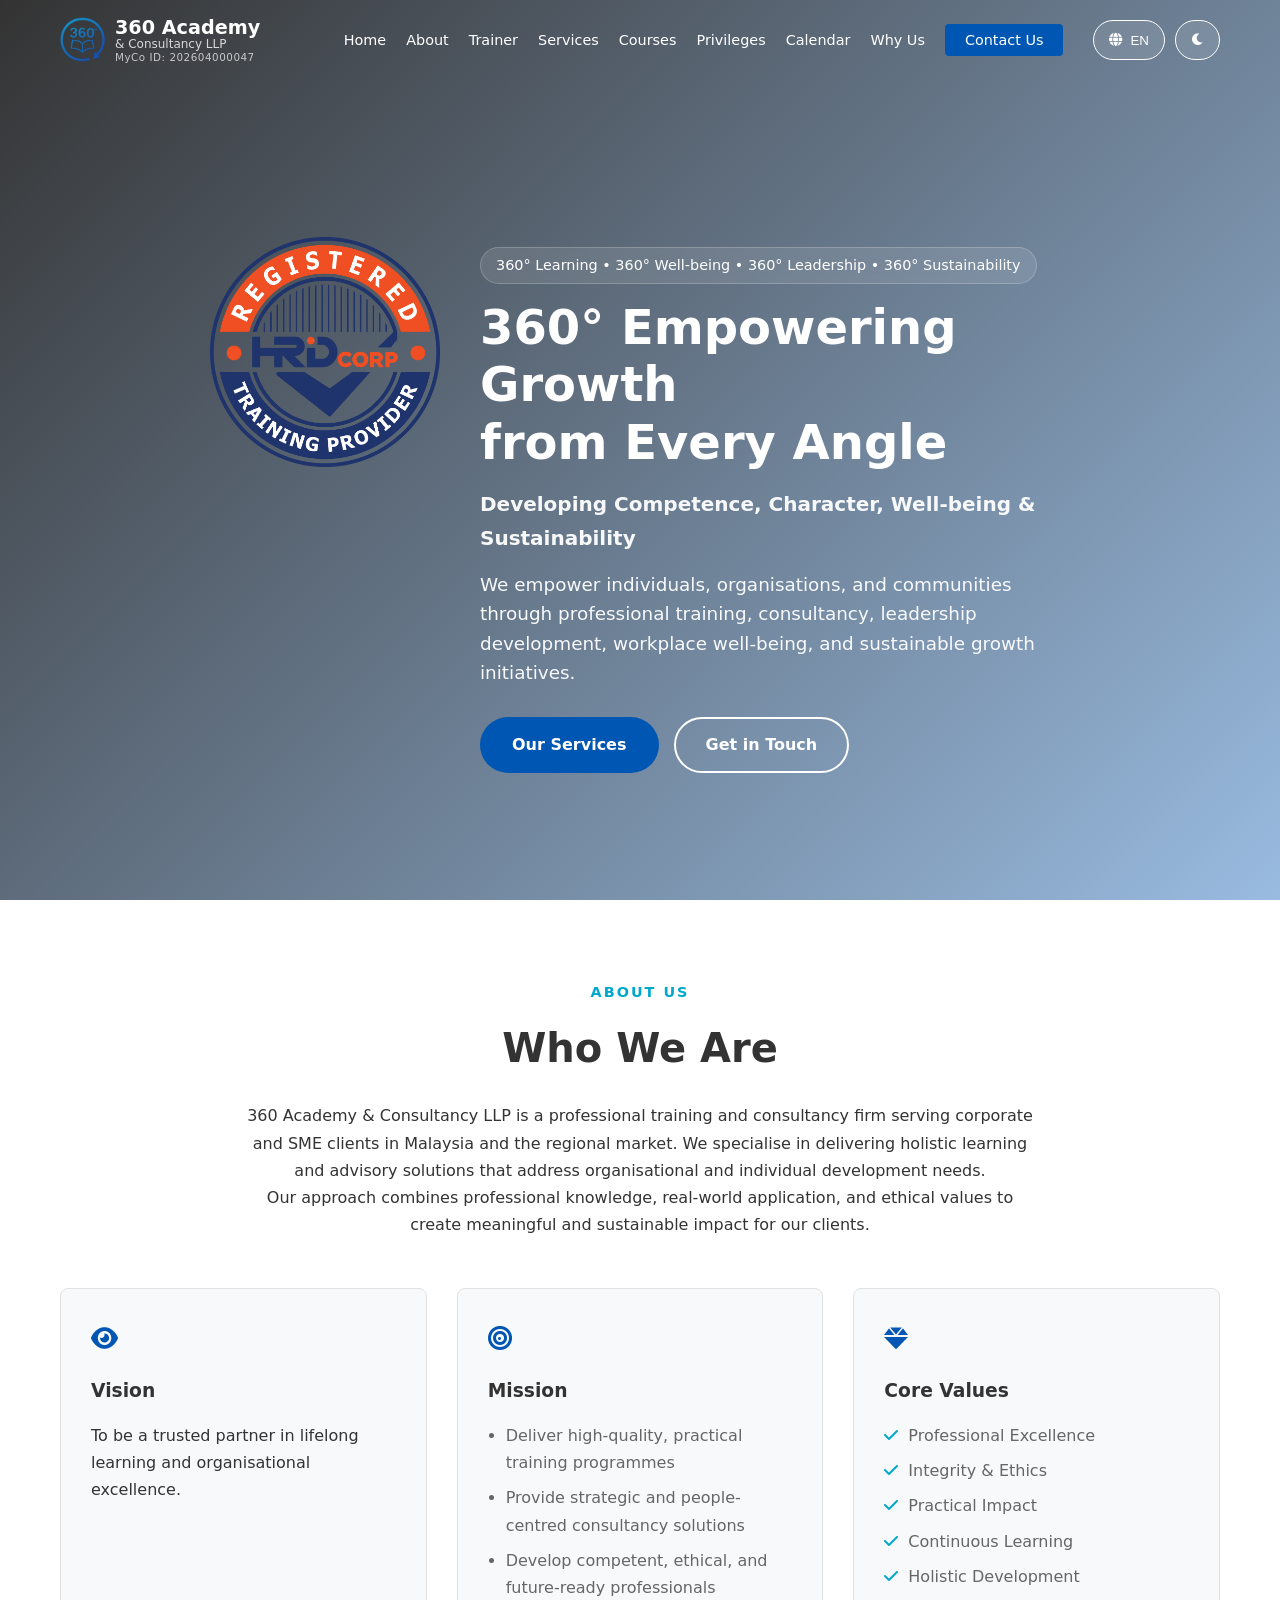
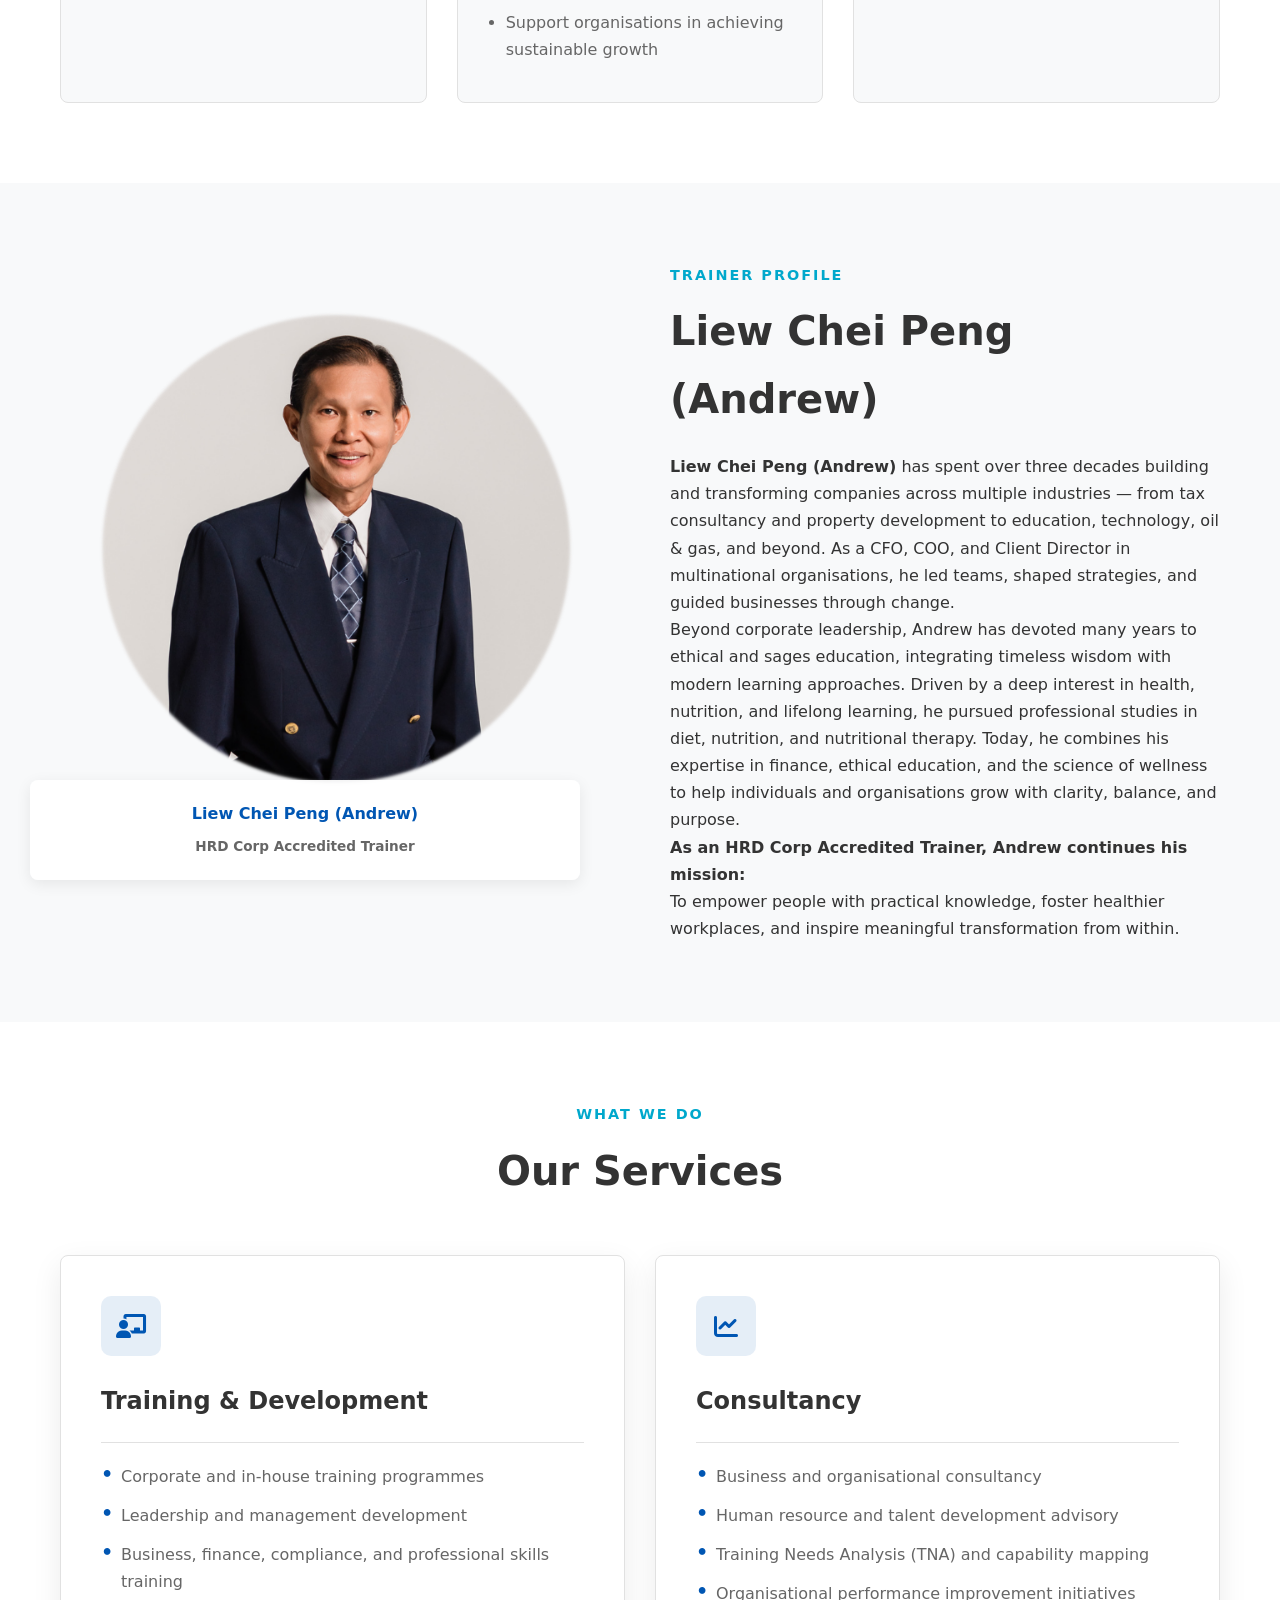
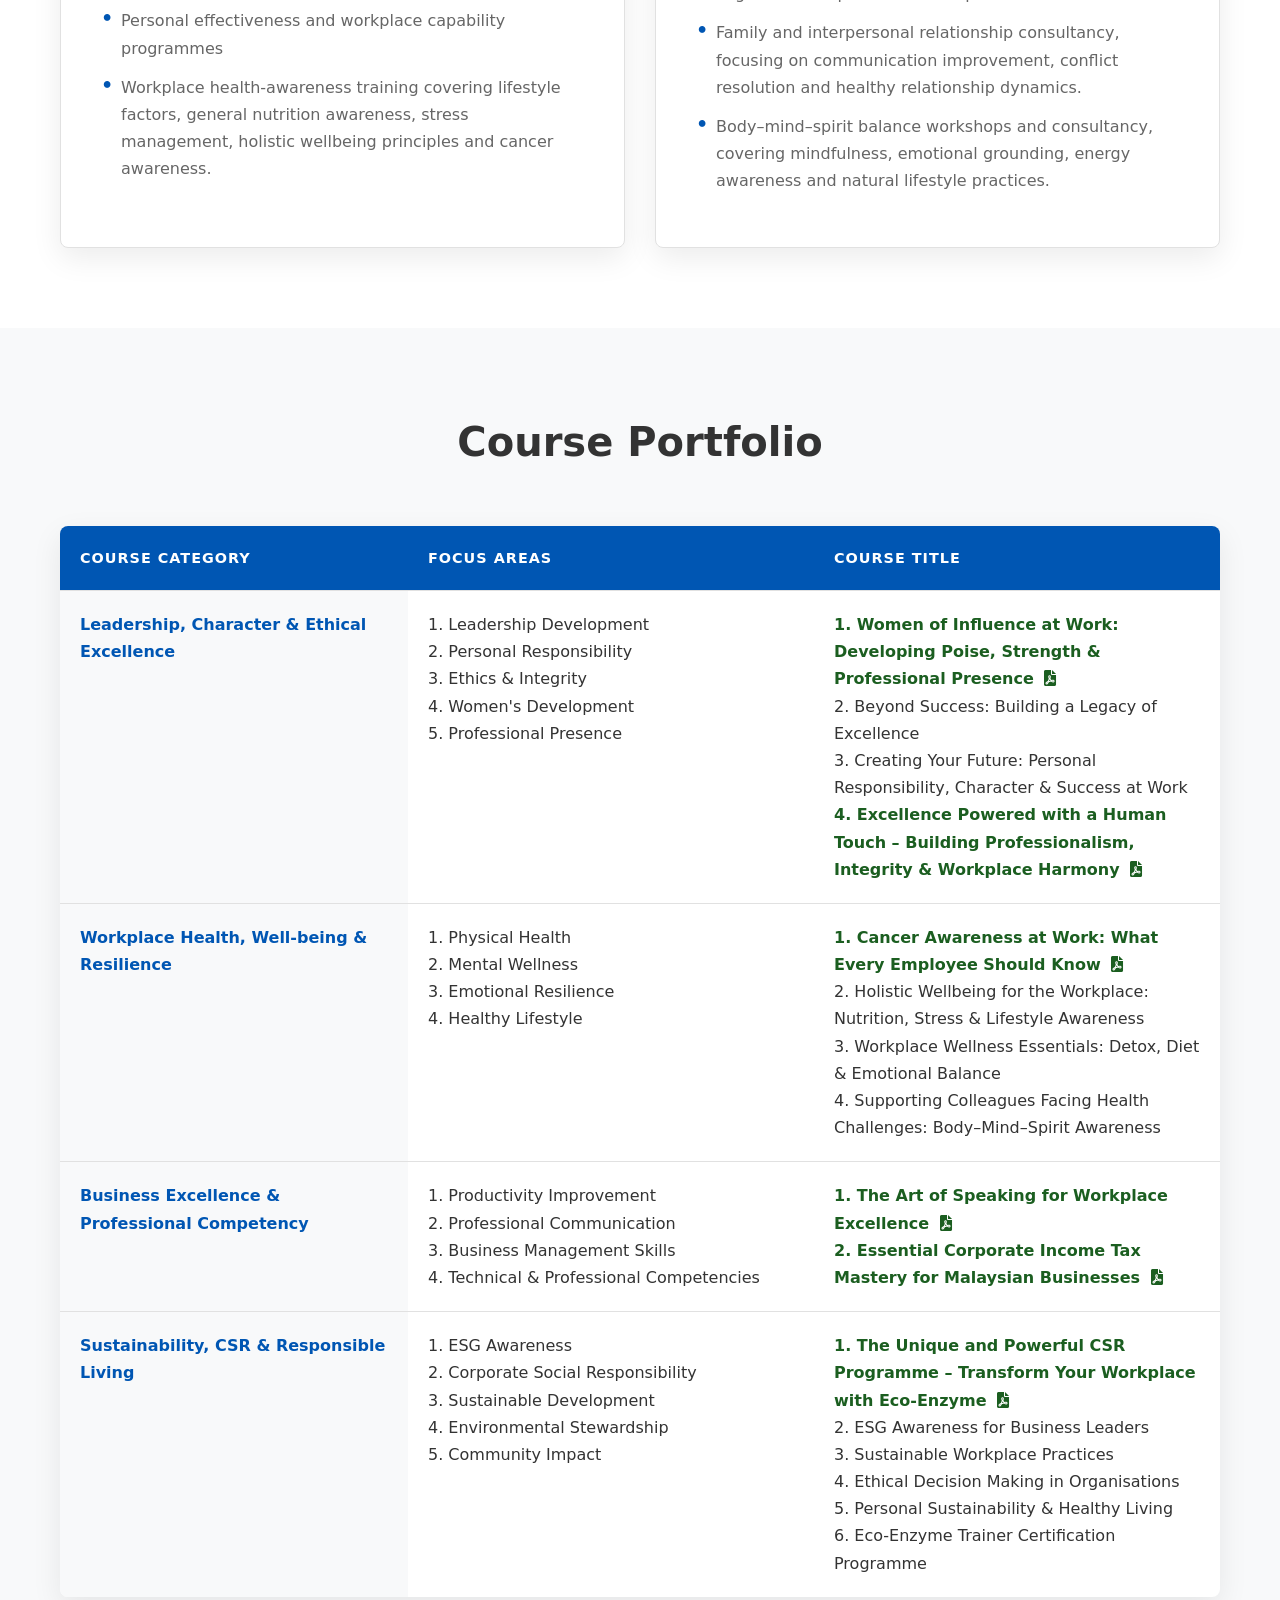
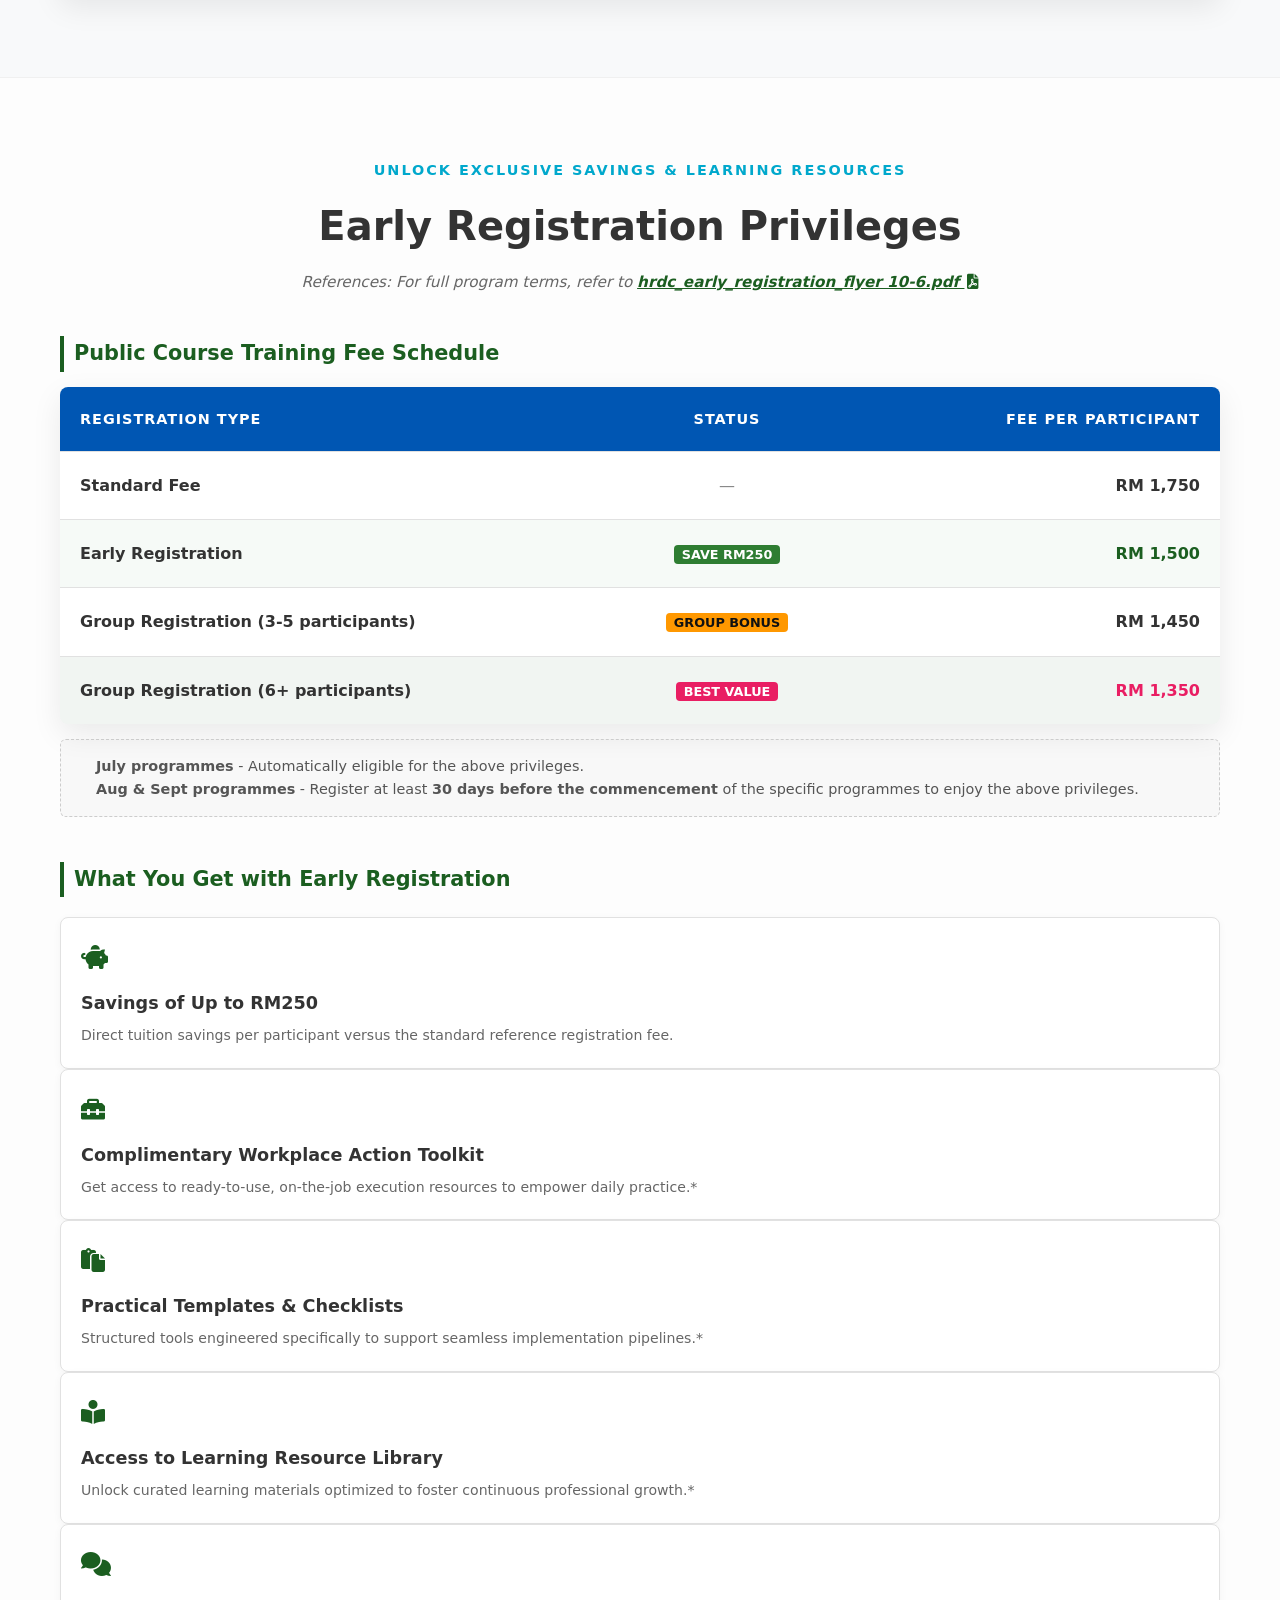
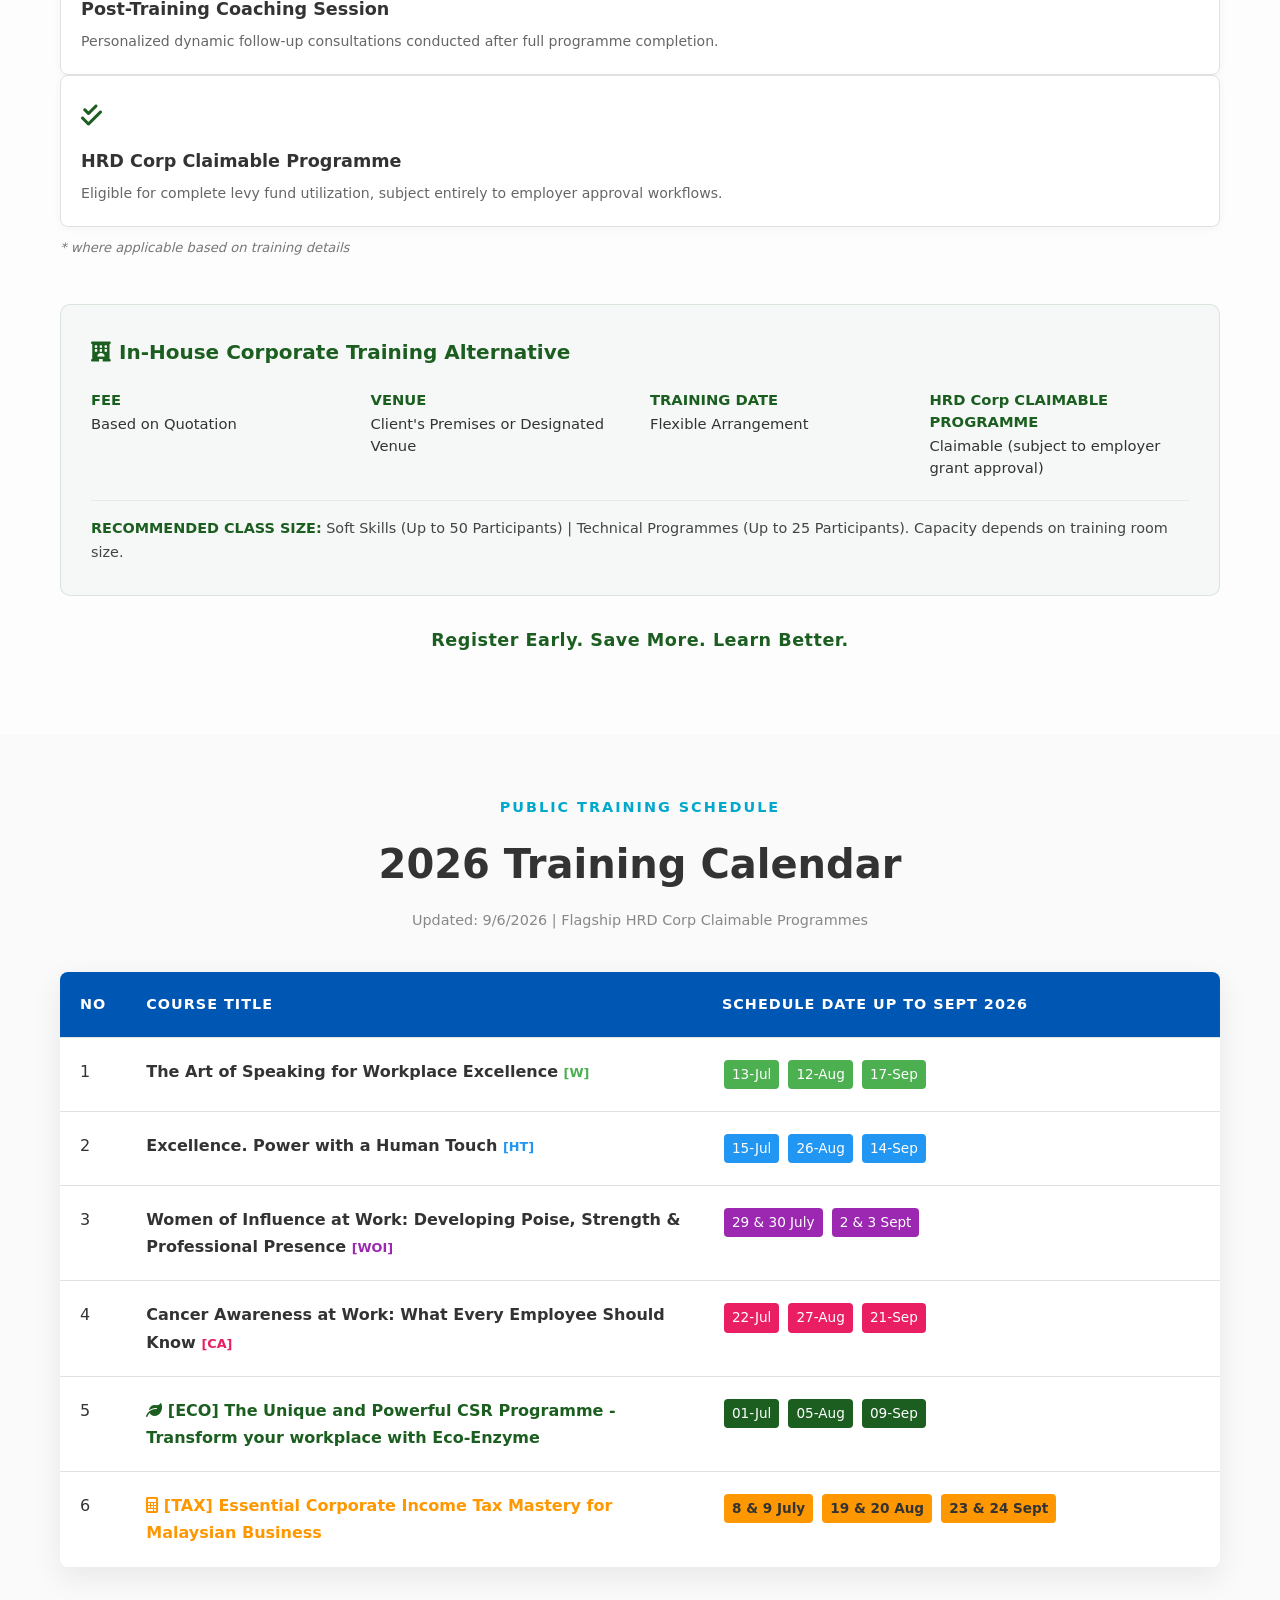
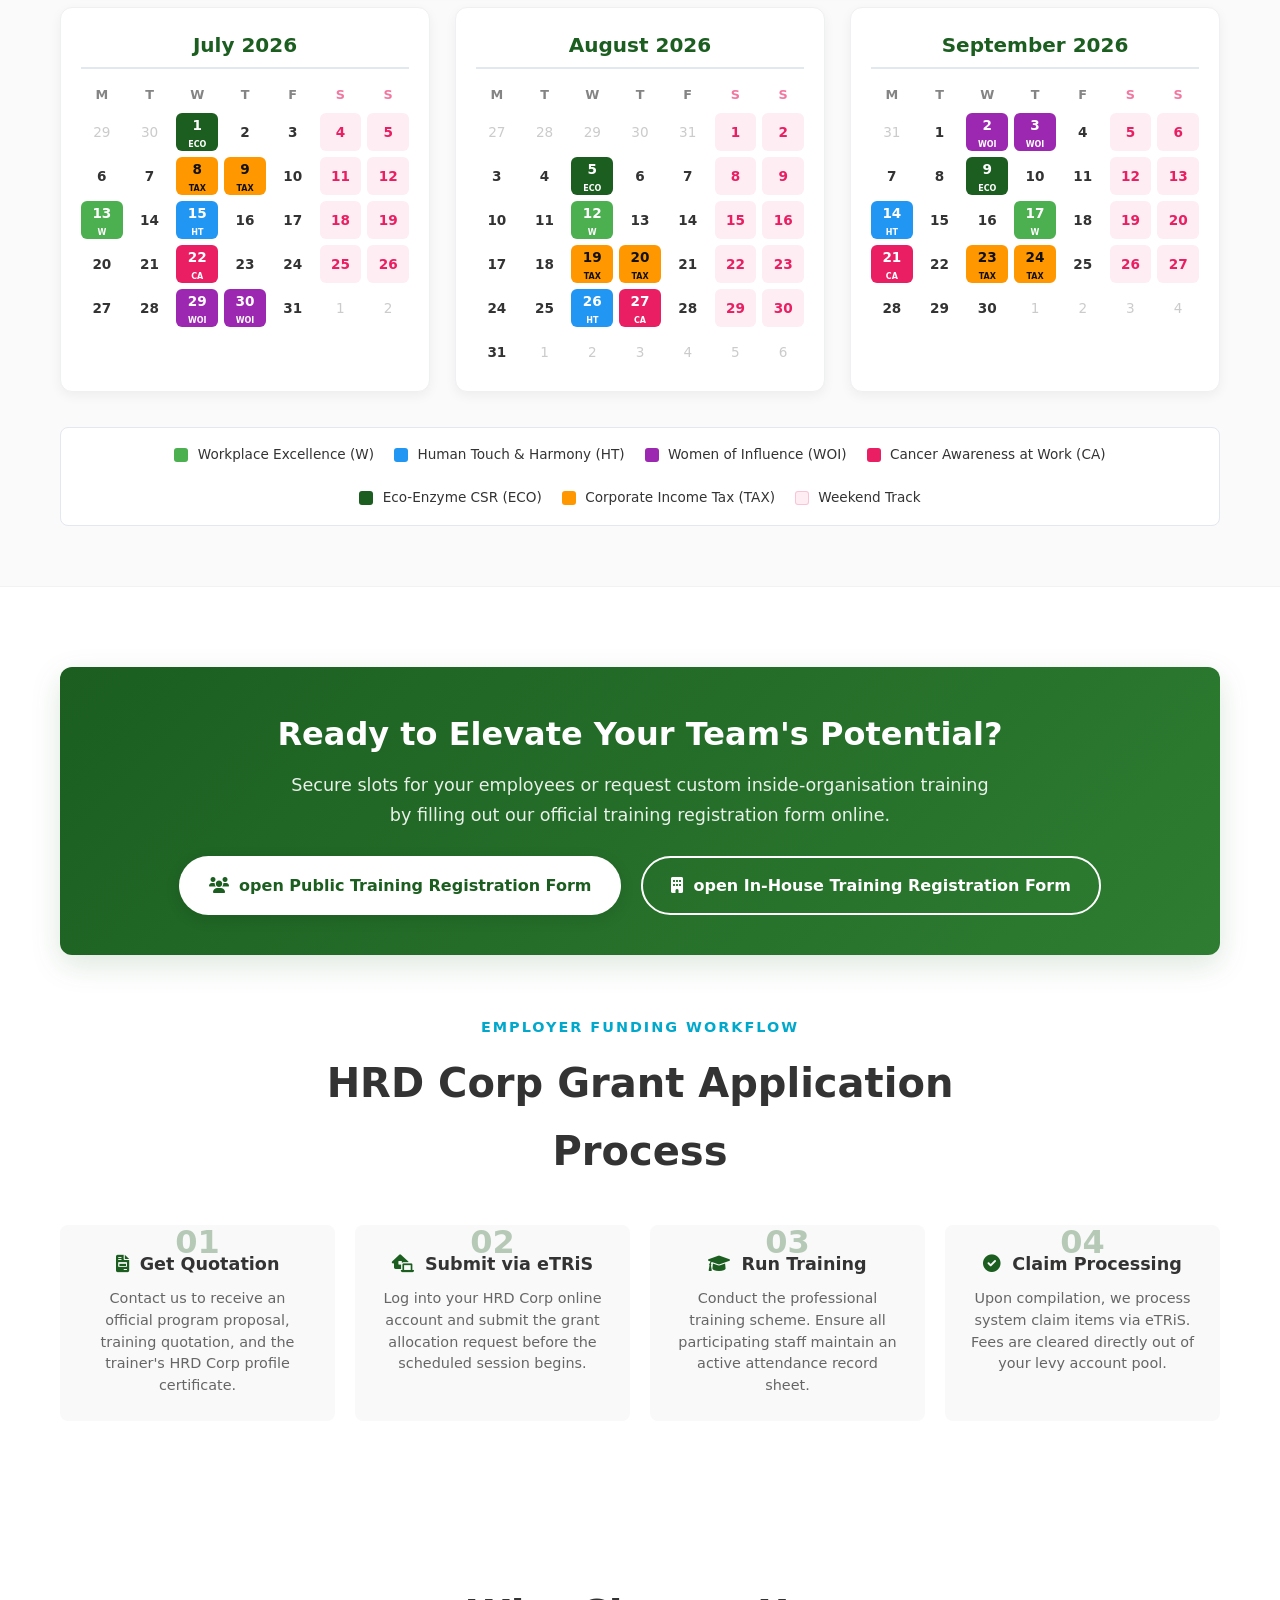
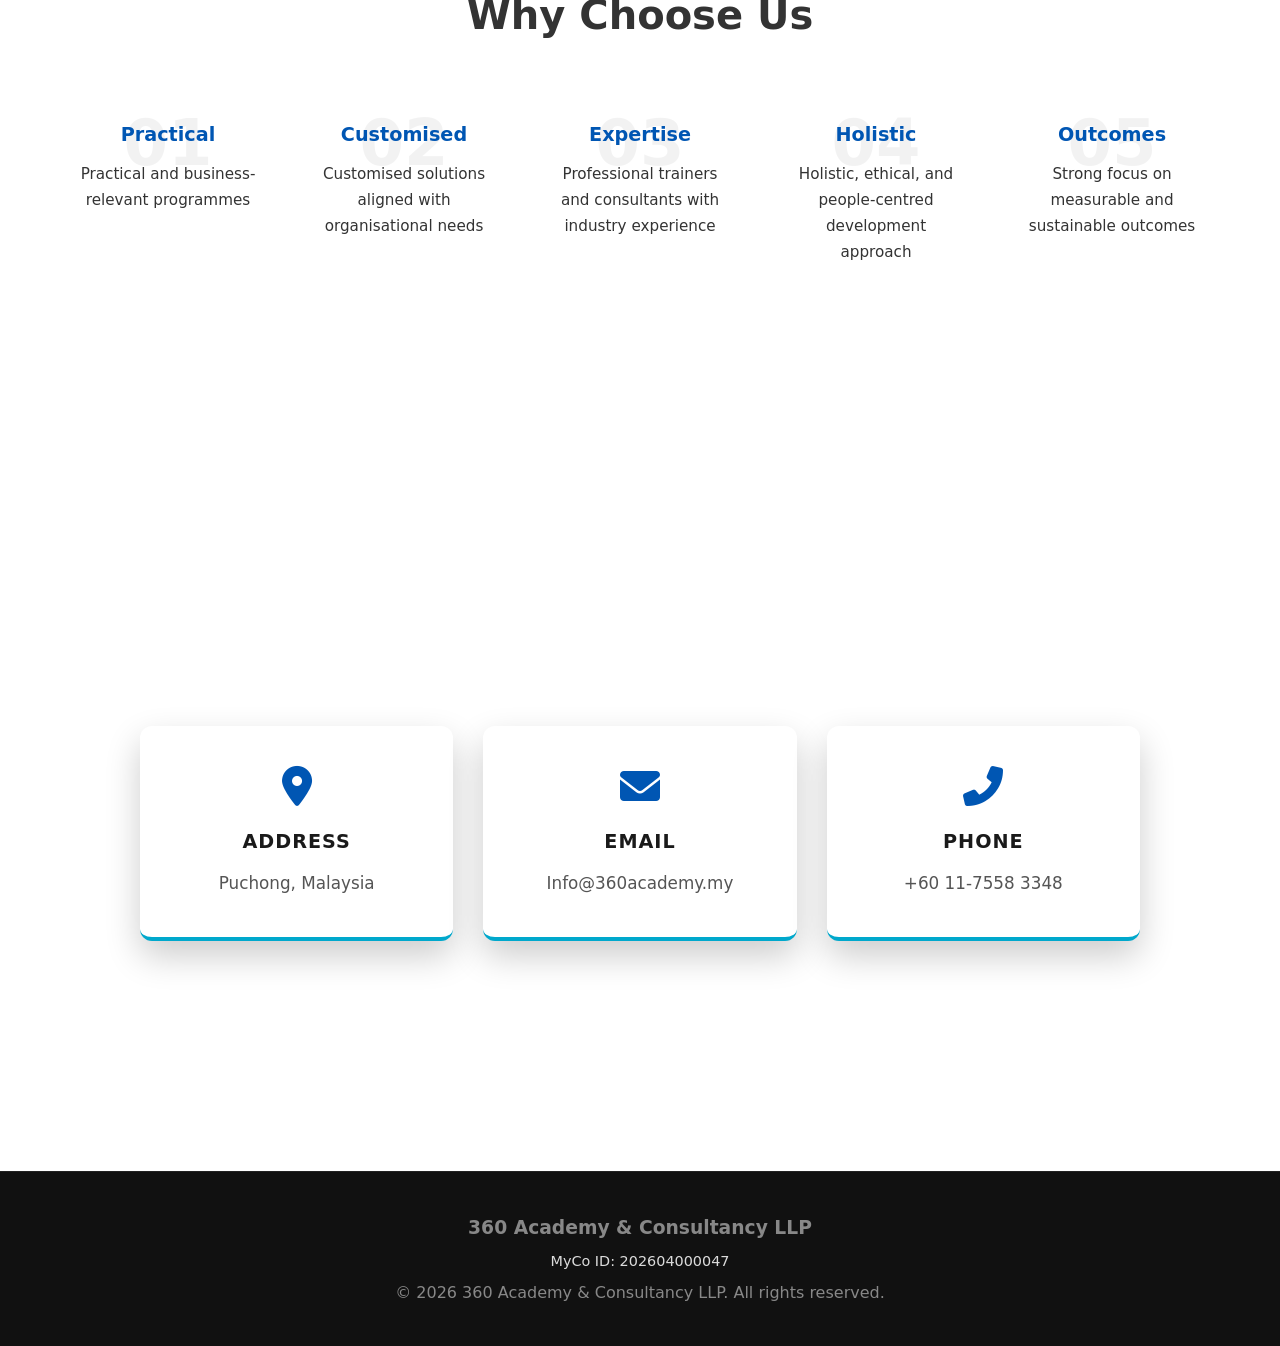
==== commit 84a79926: "adjust alignment" ====
--- a/index.html
+++ b/index.html
@@ -513,7 +513,7 @@
 										</a>
 									</div>
 									<div class="table-list-item">2. ESG Awareness for Business Leaders</div>
-									<div class="day-box">3. Sustainable Workplace Practices</div>
+									<div class="table-list-item">3. Sustainable Workplace Practices</div>
 									<div class="table-list-item">4. Ethical Decision Making in Organisations</div>
 									<div class="table-list-item">5. Personal Sustainability & Healthy Living</div>
 									<div class="table-list-item">6. Eco-Enzyme Trainer Certification Programme</div>
@@ -612,7 +612,7 @@
 										</a>
 									</div>
 									<div class="table-list-item">2. 企业领导者ESG认知</div>
-									<div class="table-list-item">3. 企业永续实践与绿色职场</div>
+									<div class="table-list-item">3. 动态企业永续实践与绿色职场</div>
 									<div class="table-list-item">4. 企业道德决策与责任管理</div>
 									<div class="table-list-item">5. 个人永续生活与健康管理</div>
 									<div class="table-list-item">6. 环保酵素培训师认证课程</div>
